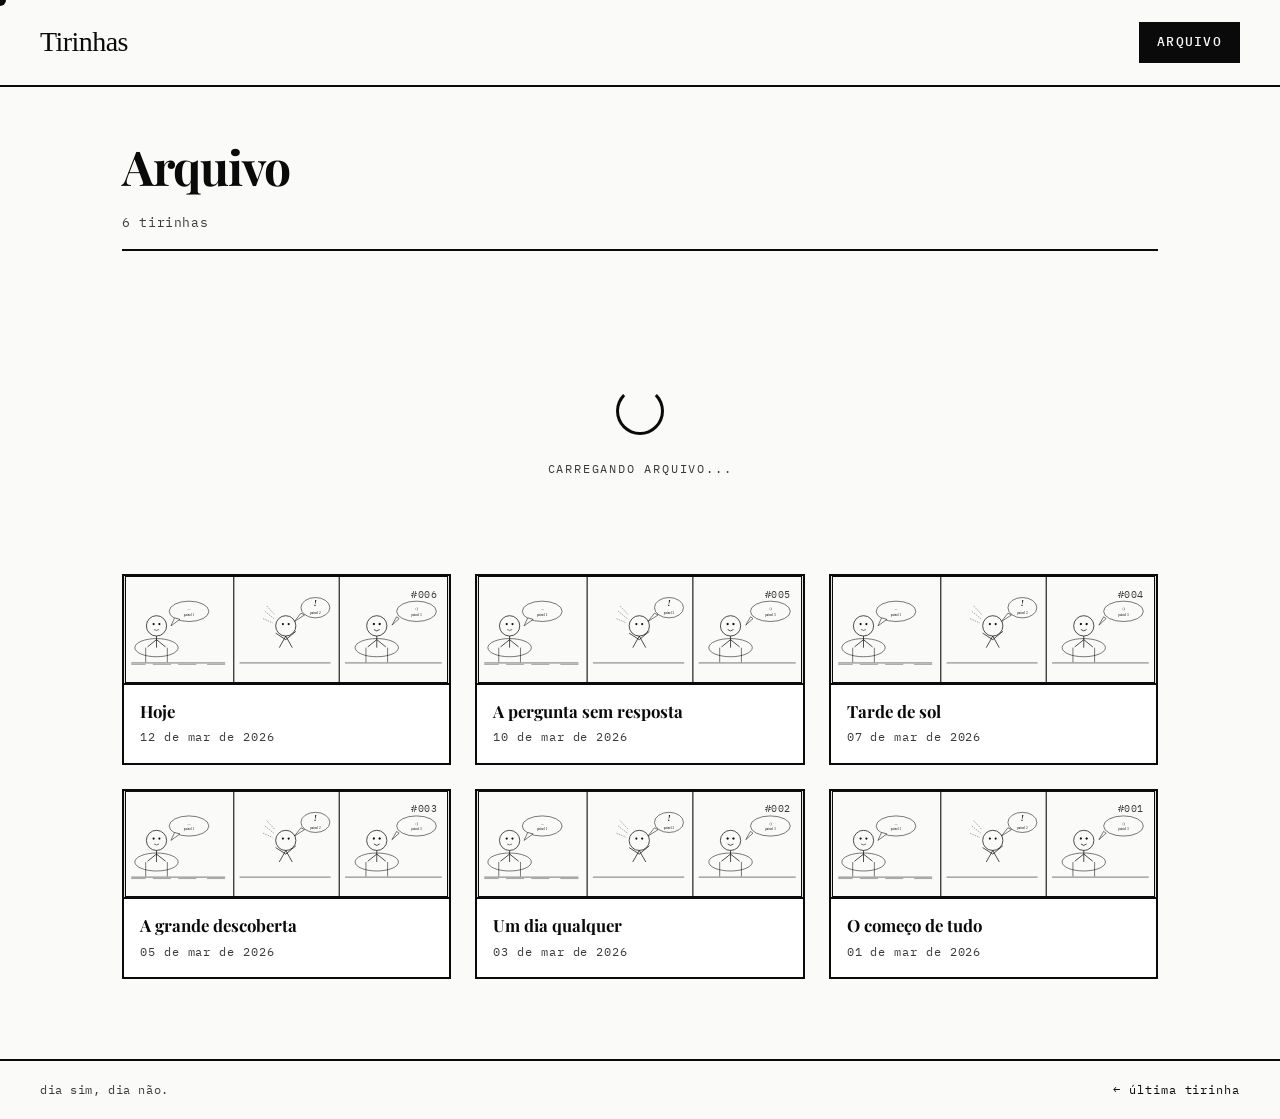
==== arquivo.html @ b79ae4ea "feat: create comic strip website for GitHub Pages Complete static site with minimalist black-and-whi" ====
<!DOCTYPE html>
<html lang="pt-BR">
<head>
  <meta charset="UTF-8">
  <meta name="viewport" content="width=device-width, initial-scale=1.0">
  <meta name="description" content="Arquivo de todas as tirinhas publicadas.">
  <title>Arquivo — Tirinhas</title>
  <link rel="preconnect" href="https://fonts.googleapis.com">
  <link rel="preconnect" href="https://fonts.gstatic.com" crossorigin>
  <link href="https://fonts.googleapis.com/css2?family=Permanent+Marker&family=Playfair+Display:ital,wght@0,400;0,700;1,400&family=IBM+Plex+Mono:wght@400;500&display=swap" rel="stylesheet">
  <link rel="stylesheet" href="css/style.css">
</head>
<body data-page="archive">

  <!-- Cursor customizado -->
  <div id="cursor" aria-hidden="true"></div>

  <!-- ── Header ── -->
  <header class="site-header" role="banner">
    <a href="index.html" class="site-logo" aria-label="Ir para a tirinha mais recente">
      Tirinhas
    </a>
    <nav class="site-nav" aria-label="Navegação principal">
      <a href="arquivo.html" class="nav-link active" aria-current="page">Arquivo</a>
    </nav>
  </header>

  <!-- ── Conteúdo principal ── -->
  <main class="main-content">
    <div class="archive-page">

      <!-- Cabeçalho da página -->
      <div class="archive-header">
        <h1>Arquivo</h1>
        <p class="archive-subtitle" id="archive-total"></p>
      </div>

      <!-- Loading -->
      <div id="archive-loading" class="loading-state" role="status" aria-live="polite">
        <div class="ink-loader" aria-hidden="true"></div>
        <span class="loading-text">Carregando arquivo...</span>
      </div>

      <!-- Grid de tirinhas -->
      <div id="archive-grid" class="archive-grid" aria-label="Todas as tirinhas"></div>

    </div><!-- /.archive-page -->
  </main>

  <!-- ── Footer ── -->
  <footer class="site-footer" role="contentinfo">
    <span>dia sim, dia não.</span>
    <a href="index.html" class="footer-back">← última tirinha</a>
  </footer>

  <script src="js/app.js"></script>
</body>
</html>
---- css/style.css ----
/* =============================================
   TIRINHAS — CSS
   Minimalista · Preto & Branco · Animado
   ============================================= */

@import url('https://fonts.googleapis.com/css2?family=Permanent+Marker&family=Playfair+Display:ital,wght@0,400;0,700;1,400&family=IBM+Plex+Mono:wght@400;500&display=swap');

/* ── Reset & Base ── */
*, *::before, *::after {
  box-sizing: border-box;
  margin: 0;
  padding: 0;
}

:root {
  --bg: #fafaf8;
  --ink: #0a0a0a;
  --ink-light: #3a3a38;
  --border: 2px solid #0a0a0a;
  --radius: 2px;
  --font-title: 'Permanent Marker', cursive;
  --font-serif: 'Playfair Display', Georgia, serif;
  --font-mono: 'IBM Plex Mono', 'Courier New', monospace;
  --transition: 0.3s cubic-bezier(0.4, 0, 0.2, 1);
  --transition-slow: 0.6s cubic-bezier(0.4, 0, 0.2, 1);
}

html {
  font-size: 16px;
  scroll-behavior: smooth;
}

body {
  background-color: var(--bg);
  color: var(--ink);
  font-family: var(--font-mono);
  line-height: 1.6;
  min-height: 100vh;
  overflow-x: hidden;
  cursor: none;
}

/* ── Cursor customizado ── */
#cursor {
  position: fixed;
  width: 12px;
  height: 12px;
  background: var(--ink);
  border-radius: 50%;
  pointer-events: none;
  z-index: 9999;
  transform: translate(-50%, -50%);
  transition: transform 0.1s ease, width 0.2s ease, height 0.2s ease;
  mix-blend-mode: multiply;
}

#cursor.expanded {
  width: 28px;
  height: 28px;
  background: transparent;
  border: 2px solid var(--ink);
}

@media (hover: none) {
  #cursor { display: none; }
  body { cursor: auto; }
}

/* ── Seleção de texto ── */
::selection {
  background: var(--ink);
  color: var(--bg);
}

/* ── Header ── */
.site-header {
  position: fixed;
  top: 0;
  left: 0;
  right: 0;
  z-index: 100;
  display: flex;
  align-items: center;
  justify-content: space-between;
  padding: 1.25rem 2.5rem;
  background: var(--bg);
  border-bottom: var(--border);
  animation: slideDown 0.6s cubic-bezier(0.4, 0, 0.2, 1) both;
}

@keyframes slideDown {
  from { transform: translateY(-100%); }
  to   { transform: translateY(0); }
}

.site-logo {
  font-family: var(--font-title);
  font-size: 1.75rem;
  color: var(--ink);
  text-decoration: none;
  letter-spacing: -0.02em;
  transition: opacity var(--transition);
}

.site-logo:hover { opacity: 0.65; }

.site-nav {
  display: flex;
  gap: 0.25rem;
  align-items: center;
}

.nav-link {
  position: relative;
  display: inline-block;
  font-family: var(--font-mono);
  font-size: 0.8rem;
  font-weight: 500;
  letter-spacing: 0.1em;
  text-transform: uppercase;
  text-decoration: none;
  color: var(--ink);
  padding: 0.5rem 1rem;
  border: var(--border);
  overflow: hidden;
  transition: color var(--transition);
}

.nav-link::before {
  content: '';
  position: absolute;
  inset: 0;
  background: var(--ink);
  transform: scaleX(0);
  transform-origin: left;
  transition: transform var(--transition);
  z-index: -1;
}

.nav-link:hover::before,
.nav-link.active::before {
  transform: scaleX(1);
}

.nav-link:hover,
.nav-link.active {
  color: var(--bg);
}

/* ── Conteúdo Principal ── */
.main-content {
  padding-top: 5rem;
  min-height: 100vh;
}

/* ── Leitor de Tirinha ── */
.comic-reader {
  max-width: 1100px;
  margin: 0 auto;
  padding: 3rem 2rem 5rem;
}

/* Cabeçalho da tirinha */
.comic-header {
  display: flex;
  align-items: baseline;
  justify-content: space-between;
  gap: 1rem;
  margin-bottom: 1.25rem;
  padding-bottom: 1rem;
  border-bottom: var(--border);
  opacity: 0;
  animation: fadeUp 0.5s ease 0.4s both;
}

.comic-title {
  font-family: var(--font-serif);
  font-size: clamp(1.5rem, 4vw, 2.5rem);
  font-weight: 700;
  line-height: 1.2;
  letter-spacing: -0.02em;
}

.comic-date {
  font-family: var(--font-mono);
  font-size: 0.8rem;
  color: var(--ink-light);
  white-space: nowrap;
  flex-shrink: 0;
  letter-spacing: 0.05em;
}

/* Wrapper da imagem da tirinha */
.comic-frame {
  position: relative;
  border: var(--border);
  overflow: hidden;
  background: #fff;
  animation: stamp 0.7s cubic-bezier(0.34, 1.56, 0.64, 1) 0.2s both;
}

@keyframes stamp {
  from {
    transform: scale(0.93) rotate(-0.6deg);
    opacity: 0;
    box-shadow: 0 0 0 0 rgba(10,10,10,0);
  }
  to {
    transform: scale(1) rotate(0deg);
    opacity: 1;
    box-shadow: 6px 6px 0 0 rgba(10,10,10,0.15);
  }
}

.comic-frame img,
.comic-frame svg,
.comic-frame object {
  display: block;
  width: 100%;
  height: auto;
  max-height: 70vh;
  object-fit: contain;
}

/* Comentário do autor */
.comic-comment {
  margin-top: 1.25rem;
  padding: 1rem 1.25rem;
  border-left: 3px solid var(--ink);
  font-family: var(--font-serif);
  font-style: italic;
  font-size: 0.95rem;
  color: var(--ink-light);
  opacity: 0;
  animation: fadeUp 0.5s ease 0.6s both;
}

/* Navegação prev/next */
.comic-nav {
  display: flex;
  align-items: center;
  justify-content: space-between;
  margin-top: 2.5rem;
  gap: 1rem;
  opacity: 0;
  animation: fadeUp 0.5s ease 0.7s both;
}

.nav-btn {
  position: relative;
  display: inline-flex;
  align-items: center;
  gap: 0.6rem;
  font-family: var(--font-mono);
  font-size: 0.8rem;
  font-weight: 500;
  letter-spacing: 0.08em;
  text-transform: uppercase;
  text-decoration: none;
  color: var(--ink);
  padding: 0.7rem 1.25rem;
  border: var(--border);
  background: transparent;
  cursor: none;
  overflow: hidden;
  transition: color var(--transition);
}

.nav-btn::before {
  content: '';
  position: absolute;
  inset: 0;
  background: var(--ink);
  transform: scaleX(0);
  transition: transform var(--transition);
  z-index: -1;
}

.nav-btn.prev::before { transform-origin: right; }
.nav-btn.next::before { transform-origin: left; }

.nav-btn:hover::before { transform: scaleX(1); }
.nav-btn:hover { color: var(--bg); }

.nav-btn:disabled,
.nav-btn.disabled {
  opacity: 0.25;
  pointer-events: none;
}

.nav-btn .arrow { font-size: 1.1rem; }

.comic-counter {
  font-family: var(--font-mono);
  font-size: 0.75rem;
  color: var(--ink-light);
  letter-spacing: 0.1em;
}

/* ── Animações de transição entre tirinhas ── */
.comic-frame.slide-out-left {
  animation: slideOutLeft 0.35s cubic-bezier(0.4, 0, 1, 1) both;
}
.comic-frame.slide-out-right {
  animation: slideOutRight 0.35s cubic-bezier(0.4, 0, 1, 1) both;
}
.comic-frame.slide-in-left {
  animation: slideInLeft 0.45s cubic-bezier(0, 0, 0.2, 1) both;
}
.comic-frame.slide-in-right {
  animation: slideInRight 0.45s cubic-bezier(0, 0, 0.2, 1) both;
}

@keyframes slideOutLeft {
  to { transform: translateX(-8%) scale(0.97); opacity: 0; }
}
@keyframes slideOutRight {
  to { transform: translateX(8%) scale(0.97); opacity: 0; }
}
@keyframes slideInLeft {
  from { transform: translateX(6%) scale(0.97); opacity: 0; }
  to   { transform: translateX(0) scale(1);    opacity: 1; }
}
@keyframes slideInRight {
  from { transform: translateX(-6%) scale(0.97); opacity: 0; }
  to   { transform: translateX(0) scale(1);     opacity: 1; }
}

.comic-header.fade-update,
.comic-comment.fade-update {
  animation: fadeRefresh 0.4s ease both;
}

@keyframes fadeRefresh {
  0%  { opacity: 0; transform: translateY(6px); }
  100%{ opacity: 1; transform: translateY(0); }
}

/* ── Utilitários de animação ── */
@keyframes fadeUp {
  from { opacity: 0; transform: translateY(16px); }
  to   { opacity: 1; transform: translateY(0); }
}

@keyframes fadeIn {
  from { opacity: 0; }
  to   { opacity: 1; }
}

/* ── Página de Arquivo ── */
.archive-page {
  max-width: 1100px;
  margin: 0 auto;
  padding: 3rem 2rem 5rem;
}

.archive-header {
  margin-bottom: 2.5rem;
  padding-bottom: 1rem;
  border-bottom: var(--border);
  animation: fadeUp 0.5s ease 0.2s both;
  opacity: 0;
}

.archive-header h1 {
  font-family: var(--font-serif);
  font-size: clamp(1.75rem, 5vw, 3rem);
  font-weight: 700;
  letter-spacing: -0.02em;
}

.archive-subtitle {
  margin-top: 0.5rem;
  font-size: 0.8rem;
  color: var(--ink-light);
  letter-spacing: 0.05em;
}

/* Grid de arquivo */
.archive-grid {
  display: grid;
  grid-template-columns: repeat(auto-fill, minmax(280px, 1fr));
  gap: 1.5rem;
}

.archive-card {
  display: block;
  text-decoration: none;
  color: var(--ink);
  border: var(--border);
  overflow: hidden;
  position: relative;
  background: #fff;
  opacity: 0;
  transform: translateY(24px);
  transition: box-shadow var(--transition), transform var(--transition);
  /* animação de entrada controlada por JS (stagger) */
}

.archive-card.visible {
  animation: cardReveal 0.5s cubic-bezier(0.4, 0, 0.2, 1) both;
}

@keyframes cardReveal {
  from { opacity: 0; transform: translateY(24px); }
  to   { opacity: 1; transform: translateY(0); }
}

.archive-card:hover {
  box-shadow: 5px 5px 0 0 var(--ink);
  transform: translate(-2px, -2px);
}

.archive-card-img {
  width: 100%;
  aspect-ratio: 3 / 1;
  overflow: hidden;
  border-bottom: var(--border);
}

.archive-card-img img,
.archive-card-img object {
  width: 100%;
  height: 100%;
  object-fit: cover;
  display: block;
  transition: transform var(--transition-slow);
}

.archive-card:hover .archive-card-img img,
.archive-card:hover .archive-card-img object {
  transform: scale(1.04);
}

.archive-card-body {
  padding: 1rem;
}

.archive-card-title {
  font-family: var(--font-serif);
  font-size: 1.05rem;
  font-weight: 700;
  line-height: 1.3;
  margin-bottom: 0.35rem;
}

.archive-card-date {
  font-size: 0.72rem;
  color: var(--ink-light);
  letter-spacing: 0.08em;
}

.archive-card-num {
  position: absolute;
  top: 0.6rem;
  right: 0.75rem;
  font-size: 0.65rem;
  font-family: var(--font-mono);
  color: var(--ink-light);
  letter-spacing: 0.05em;
}

/* ── Loading state ── */
.loading-state {
  display: flex;
  flex-direction: column;
  align-items: center;
  justify-content: center;
  padding: 6rem 2rem;
  gap: 1.5rem;
}

.ink-loader {
  width: 48px;
  height: 48px;
  border: 3px solid var(--ink);
  border-top-color: transparent;
  border-radius: 50%;
  animation: spin 0.8s linear infinite;
}

@keyframes spin {
  to { transform: rotate(360deg); }
}

.loading-text {
  font-size: 0.75rem;
  letter-spacing: 0.15em;
  text-transform: uppercase;
  color: var(--ink-light);
  animation: pulse 1.5s ease infinite;
}

@keyframes pulse {
  0%, 100% { opacity: 0.4; }
  50%       { opacity: 1; }
}

/* ── Error state ── */
.error-state {
  text-align: center;
  padding: 6rem 2rem;
}

.error-state h2 {
  font-family: var(--font-serif);
  font-size: 2rem;
  margin-bottom: 1rem;
}

.error-state p {
  color: var(--ink-light);
  font-size: 0.85rem;
}

/* ── Footer ── */
.site-footer {
  border-top: var(--border);
  padding: 1.25rem 2.5rem;
  display: flex;
  align-items: center;
  justify-content: space-between;
  font-size: 0.72rem;
  color: var(--ink-light);
  letter-spacing: 0.05em;
}

.footer-back {
  text-decoration: none;
  color: var(--ink);
  font-family: var(--font-mono);
  font-size: 0.72rem;
  letter-spacing: 0.08em;
  transition: opacity var(--transition);
}

.footer-back:hover { opacity: 0.55; }

/* ── Responsivo ── */
@media (max-width: 768px) {
  .site-header {
    padding: 1rem 1.25rem;
  }

  .site-logo {
    font-size: 1.35rem;
  }

  .nav-link {
    font-size: 0.7rem;
    padding: 0.4rem 0.7rem;
  }

  .comic-reader,
  .archive-page {
    padding: 2rem 1.25rem 4rem;
  }

  .comic-header {
    flex-direction: column;
    align-items: flex-start;
    gap: 0.4rem;
  }

  .comic-nav {
    flex-wrap: wrap;
    gap: 0.75rem;
  }

  .nav-btn {
    font-size: 0.72rem;
    padding: 0.6rem 1rem;
  }

  .comic-counter {
    width: 100%;
    text-align: center;
    order: -1;
  }

  .archive-grid {
    grid-template-columns: 1fr;
  }

  .site-footer {
    flex-direction: column;
    gap: 0.5rem;
    text-align: center;
    padding: 1rem 1.25rem;
  }
}

@media (max-width: 480px) {
  .main-content { padding-top: 4.5rem; }

  .comic-title {
    font-size: 1.4rem;
  }

  .nav-btn span:not(.arrow) {
    display: none;
  }

  .nav-btn {
    padding: 0.65rem 1rem;
  }
}

/* ── Tema de impressão ── */
@media print {
  .site-header,
  .comic-nav,
  .site-footer,
  #cursor {
    display: none !important;
  }

  .comic-frame {
    box-shadow: none;
    border: 1px solid #000;
  }
}
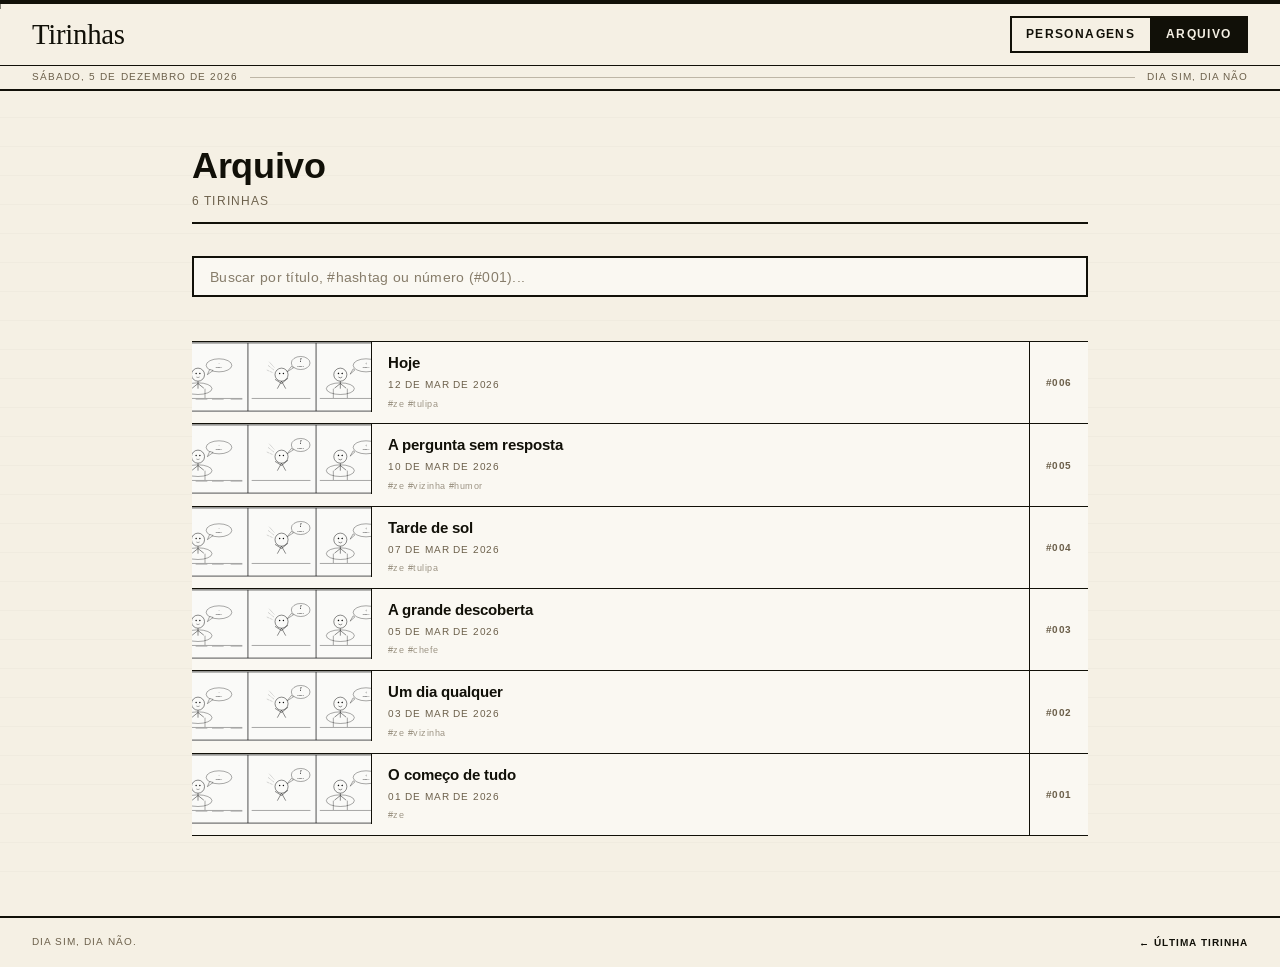
==== commit 12552861: "feat: anti-copy, lightbox, arquivo search, cursor vintage, wiki personagem - Proteção anti-cópia das" ====
--- a/arquivo.html
+++ b/arquivo.html
@@ -7,7 +7,7 @@
   <title>Arquivo — Tirinhas</title>
   <link rel="preconnect" href="https://fonts.googleapis.com">
   <link rel="preconnect" href="https://fonts.gstatic.com" crossorigin>
-  <link href="https://fonts.googleapis.com/css2?family=Permanent+Marker&family=Playfair+Display:ital,wght@0,400;0,700;1,400&family=IBM+Plex+Mono:wght@400;500&display=swap" rel="stylesheet">
+  <link href="https://fonts.googleapis.com/css2?family=Arimo:ital,wght@0,400;0,700;1,400;1,700&family=Permanent+Marker&display=swap" rel="stylesheet">
   <link rel="stylesheet" href="css/style.css">
 </head>
 <body data-page="archive">
@@ -15,14 +15,22 @@
   <!-- Cursor customizado -->
   <div id="cursor" aria-hidden="true"></div>
 
-  <!-- ── Header ── -->
+  <!-- ── Header / Masthead ── -->
   <header class="site-header" role="banner">
-    <a href="index.html" class="site-logo" aria-label="Ir para a tirinha mais recente">
-      Tirinhas
-    </a>
-    <nav class="site-nav" aria-label="Navegação principal">
-      <a href="arquivo.html" class="nav-link active" aria-current="page">Arquivo</a>
-    </nav>
+    <div class="header-inner">
+      <a href="index.html" class="site-logo" aria-label="Ir para a tirinha mais recente">
+        Tirinhas
+      </a>
+      <nav class="site-nav" aria-label="Navegação principal">
+        <a href="personagens.html" class="nav-link">Personagens</a>
+        <a href="arquivo.html" class="nav-link active" aria-current="page">Arquivo</a>
+      </nav>
+    </div>
+    <div class="header-dateline">
+      <span id="header-date"></span>
+      <span class="header-dateline-rule"></span>
+      <span>dia sim, dia não</span>
+    </div>
   </header>
 
   <!-- ── Conteúdo principal ── -->
@@ -30,9 +38,9 @@
     <div class="archive-page">
 
       <!-- Cabeçalho da página -->
-      <div class="archive-header">
+      <div class="page-header">
         <h1>Arquivo</h1>
-        <p class="archive-subtitle" id="archive-total"></p>
+        <p class="page-subtitle" id="archive-total"></p>
       </div>
 
       <!-- Loading -->
@@ -41,8 +49,32 @@
         <span class="loading-text">Carregando arquivo...</span>
       </div>
 
-      <!-- Grid de tirinhas -->
-      <div id="archive-grid" class="archive-grid" aria-label="Todas as tirinhas"></div>
+      <!-- Pesquisa -->
+      <div class="archive-search-wrap">
+        <input
+          type="search"
+          id="archive-search"
+          class="archive-search"
+          placeholder="Buscar por título, #hashtag ou número (#001)..."
+          aria-label="Pesquisar tirinhas"
+          autocomplete="off"
+        >
+        <p class="archive-search-results" id="archive-search-results" aria-live="polite"></p>
+      </div>
+
+      <!-- Lista de tirinhas -->
+      <div id="archive-list" class="archive-list" aria-label="Todas as tirinhas"></div>
+
+      <!-- Paginação -->
+      <div id="archive-pagination" class="archive-pagination" hidden>
+        <button type="button" id="page-prev" class="pagination-btn disabled" aria-label="Página anterior">
+          ← Anterior
+        </button>
+        <span id="page-info" class="pagination-info">Pág. 1 / 1</span>
+        <button type="button" id="page-next" class="pagination-btn" aria-label="Próxima página">
+          Próxima →
+        </button>
+      </div>
 
     </div><!-- /.archive-page -->
   </main>
--- a/css/style.css
+++ b/css/style.css
@@ -1,9 +1,9 @@
 /* =============================================
    TIRINHAS — CSS
-   Minimalista · Preto & Branco · Animado
+   Estilo Jornal · Anos 1950 · Preto & Branco
    ============================================= */
 
-@import url('https://fonts.googleapis.com/css2?family=Permanent+Marker&family=Playfair+Display:ital,wght@0,400;0,700;1,400&family=IBM+Plex+Mono:wght@400;500&display=swap');
+@import url('https://fonts.googleapis.com/css2?family=Arimo:ital,wght@0,400;0,700;1,400;1,700&family=Permanent+Marker&display=swap');
 
 /* ── Reset & Base ── */
 *, *::before, *::after {
@@ -12,53 +12,107 @@
   padding: 0;
 }
 
+/* Garantia que hidden sempre funciona */
+[hidden] { display: none !important; }
+
 :root {
-  --bg: #fafaf8;
-  --ink: #0a0a0a;
-  --ink-light: #3a3a38;
-  --border: 2px solid #0a0a0a;
-  --radius: 2px;
-  --font-title: 'Permanent Marker', cursive;
-  --font-serif: 'Playfair Display', Georgia, serif;
-  --font-mono: 'IBM Plex Mono', 'Courier New', monospace;
-  --transition: 0.3s cubic-bezier(0.4, 0, 0.2, 1);
-  --transition-slow: 0.6s cubic-bezier(0.4, 0, 0.2, 1);
+  --bg: #f5f0e4;
+  --bg-white: #faf8f2;
+  --ink: #111008;
+  --ink-mid: #3a3020;
+  --ink-light: #6b5f4a;
+  --border: 2px solid var(--ink);
+  --border-thin: 1px solid var(--ink);
+  --radius: 0;
+  --font-masthead: 'Permanent Marker', cursive;
+  --font-body: 'Arimo', Arial, Helvetica, sans-serif;
+  --transition: 0.15s ease;
 }
 
 html {
   font-size: 16px;
-  scroll-behavior: smooth;
 }
 
 body {
   background-color: var(--bg);
   color: var(--ink);
-  font-family: var(--font-mono);
+  font-family: var(--font-body);
   line-height: 1.6;
   min-height: 100vh;
   overflow-x: hidden;
   cursor: none;
 }
 
-/* ── Cursor customizado ── */
+/* Textura sutil de papel */
+body::before {
+  content: '';
+  position: fixed;
+  inset: 0;
+  background-image:
+    repeating-linear-gradient(
+      0deg,
+      transparent,
+      transparent 28px,
+      rgba(0,0,0,0.018) 28px,
+      rgba(0,0,0,0.018) 29px
+    );
+  pointer-events: none;
+  z-index: 0;
+}
+
+/* ── Cursor vintage (mira/retículo) ── */
 #cursor {
   position: fixed;
-  width: 12px;
-  height: 12px;
+  width: 4px;
+  height: 4px;
   background: var(--ink);
-  border-radius: 50%;
+  border-radius: 0;
   pointer-events: none;
   z-index: 9999;
   transform: translate(-50%, -50%);
-  transition: transform 0.1s ease, width 0.2s ease, height 0.2s ease;
-  mix-blend-mode: multiply;
-}
-
+  transition: width 0.12s ease, height 0.12s ease, background 0.12s ease, border 0.12s ease, border-radius 0.12s ease;
+}
+
+#cursor::before,
+#cursor::after {
+  content: '';
+  position: absolute;
+  background: var(--ink);
+  pointer-events: none;
+  top: 50%;
+  left: 50%;
+  transition: width 0.12s ease, height 0.12s ease;
+}
+
+/* Linha horizontal da mira */
+#cursor::before {
+  width: 18px;
+  height: 1px;
+  transform: translate(-50%, -50%);
+}
+
+/* Linha vertical da mira */
+#cursor::after {
+  width: 1px;
+  height: 18px;
+  transform: translate(-50%, -50%);
+}
+
+/* Hover: círculo com mira estendida */
 #cursor.expanded {
+  width: 18px;
+  height: 18px;
+  background: transparent;
+  border: 1.5px solid var(--ink);
+  border-radius: 50%;
+}
+
+#cursor.expanded::before {
   width: 28px;
+}
+
+#cursor.expanded::after {
   height: 28px;
-  background: transparent;
-  border: 2px solid var(--ink);
 }
 
 @media (hover: none) {
@@ -72,92 +126,104 @@
   color: var(--bg);
 }
 
-/* ── Header ── */
+/* ── Header / Masthead ── */
 .site-header {
   position: fixed;
   top: 0;
   left: 0;
   right: 0;
   z-index: 100;
-  display: flex;
-  align-items: center;
-  justify-content: space-between;
-  padding: 1.25rem 2.5rem;
   background: var(--bg);
   border-bottom: var(--border);
-  animation: slideDown 0.6s cubic-bezier(0.4, 0, 0.2, 1) both;
-}
-
-@keyframes slideDown {
-  from { transform: translateY(-100%); }
-  to   { transform: translateY(0); }
+}
+
+/* Linha decorativa acima do masthead */
+.site-header::before {
+  content: '';
+  display: block;
+  height: 4px;
+  background: var(--ink);
+}
+
+.header-inner {
+  display: flex;
+  align-items: center;
+  justify-content: space-between;
+  padding: 0.75rem 2rem;
+  border-bottom: var(--border-thin);
 }
 
 .site-logo {
-  font-family: var(--font-title);
-  font-size: 1.75rem;
+  font-family: var(--font-masthead);
+  font-size: 1.8rem;
   color: var(--ink);
   text-decoration: none;
-  letter-spacing: -0.02em;
-  transition: opacity var(--transition);
-}
-
-.site-logo:hover { opacity: 0.65; }
+  letter-spacing: -0.01em;
+  line-height: 1;
+}
+
+.site-logo:hover { opacity: 0.7; }
 
 .site-nav {
   display: flex;
-  gap: 0.25rem;
+  gap: 0;
   align-items: center;
 }
 
 .nav-link {
-  position: relative;
   display: inline-block;
-  font-family: var(--font-mono);
-  font-size: 0.8rem;
-  font-weight: 500;
-  letter-spacing: 0.1em;
+  font-family: var(--font-body);
+  font-size: 0.72rem;
+  font-weight: 700;
+  letter-spacing: 0.12em;
   text-transform: uppercase;
   text-decoration: none;
   color: var(--ink);
-  padding: 0.5rem 1rem;
+  padding: 0.45rem 0.9rem;
   border: var(--border);
-  overflow: hidden;
-  transition: color var(--transition);
-}
-
-.nav-link::before {
-  content: '';
-  position: absolute;
-  inset: 0;
-  background: var(--ink);
-  transform: scaleX(0);
-  transform-origin: left;
-  transition: transform var(--transition);
-  z-index: -1;
-}
-
-.nav-link:hover::before,
-.nav-link.active::before {
-  transform: scaleX(1);
+  margin-left: -2px;
+  transition: background var(--transition), color var(--transition);
 }
 
 .nav-link:hover,
 .nav-link.active {
+  background: var(--ink);
   color: var(--bg);
+}
+
+/* Linha de data/subtítulo abaixo do header */
+.header-dateline {
+  display: flex;
+  align-items: center;
+  justify-content: space-between;
+  padding: 0.2rem 2rem;
+  font-size: 0.65rem;
+  letter-spacing: 0.1em;
+  color: var(--ink-light);
+  text-transform: uppercase;
+}
+
+.header-dateline-rule {
+  flex: 1;
+  height: 1px;
+  background: var(--ink-light);
+  margin: 0 0.75rem;
+  opacity: 0.4;
 }
 
 /* ── Conteúdo Principal ── */
 .main-content {
-  padding-top: 5rem;
+  padding-top: 6.5rem;
   min-height: 100vh;
+  position: relative;
+  z-index: 1;
 }
 
 /* ── Leitor de Tirinha ── */
 .comic-reader {
-  max-width: 1100px;
+  max-width: 960px;
   margin: 0 auto;
-  padding: 3rem 2rem 5rem;
+  padding: 2.5rem 2rem 5rem;
 }
 
 /* Cabeçalho da tirinha */
@@ -166,50 +232,37 @@
   align-items: baseline;
   justify-content: space-between;
   gap: 1rem;
-  margin-bottom: 1.25rem;
-  padding-bottom: 1rem;
+  margin-bottom: 1rem;
+  padding-bottom: 0.75rem;
   border-bottom: var(--border);
-  opacity: 0;
-  animation: fadeUp 0.5s ease 0.4s both;
 }
 
 .comic-title {
-  font-family: var(--font-serif);
-  font-size: clamp(1.5rem, 4vw, 2.5rem);
+  font-family: var(--font-body);
+  font-size: clamp(1.5rem, 4vw, 2.25rem);
   font-weight: 700;
   line-height: 1.2;
-  letter-spacing: -0.02em;
+  letter-spacing: -0.01em;
 }
 
 .comic-date {
-  font-family: var(--font-mono);
-  font-size: 0.8rem;
+  font-family: var(--font-body);
+  font-size: 0.72rem;
   color: var(--ink-light);
   white-space: nowrap;
   flex-shrink: 0;
-  letter-spacing: 0.05em;
-}
-
-/* Wrapper da imagem da tirinha */
+  letter-spacing: 0.08em;
+  text-transform: uppercase;
+}
+
+/* Frame da tirinha */
 .comic-frame {
   position: relative;
   border: var(--border);
   overflow: hidden;
-  background: #fff;
-  animation: stamp 0.7s cubic-bezier(0.34, 1.56, 0.64, 1) 0.2s both;
-}
-
-@keyframes stamp {
-  from {
-    transform: scale(0.93) rotate(-0.6deg);
-    opacity: 0;
-    box-shadow: 0 0 0 0 rgba(10,10,10,0);
-  }
-  to {
-    transform: scale(1) rotate(0deg);
-    opacity: 1;
-    box-shadow: 6px 6px 0 0 rgba(10,10,10,0.15);
-  }
+  background: var(--bg-white);
+  box-shadow: 4px 4px 0 0 var(--ink);
+  cursor: none;
 }
 
 .comic-frame img,
@@ -218,21 +271,134 @@
   display: block;
   width: 100%;
   height: auto;
-  max-height: 70vh;
+  max-height: 68vh;
   object-fit: contain;
+  /* Proteção anti-cópia */
+  pointer-events: none;
+  user-select: none;
+  -webkit-user-select: none;
+  -webkit-user-drag: none;
+  -moz-user-drag: none;
+  draggable: false;
+}
+
+/* Overlay transparente — bloqueia arrasto e menu de contexto */
+.comic-frame::after {
+  content: '';
+  position: absolute;
+  inset: 0;
+  z-index: 2;
+  background: transparent;
+}
+
+/* Dica "toque para ampliar" — só aparece em touch */
+.comic-tap-hint {
+  display: none;
+  text-align: center;
+  font-size: 0.6rem;
+  letter-spacing: 0.12em;
+  text-transform: uppercase;
+  color: var(--ink-light);
+  margin-top: 0.5rem;
+  opacity: 0.7;
+}
+
+@media (hover: none) {
+  .comic-tap-hint { display: block; }
+}
+
+/* ── Lightbox (zoom de imagem) ── */
+.lightbox-overlay {
+  position: fixed;
+  inset: 0;
+  background: rgba(17, 16, 8, 0.96);
+  z-index: 10000;
+  display: flex;
+  align-items: center;
+  justify-content: center;
+  opacity: 0;
+  visibility: hidden;
+  transition: opacity 0.22s ease, visibility 0.22s ease;
+}
+
+.lightbox-overlay.active {
+  opacity: 1;
+  visibility: visible;
+}
+
+.lightbox-img-wrap {
+  max-width: 96vw;
+  max-height: 96vh;
+  overflow: auto;
+  touch-action: pan-x pan-y pinch-zoom;
+  display: flex;
+  align-items: center;
+  justify-content: center;
+  -webkit-overflow-scrolling: touch;
+}
+
+.lightbox-img-wrap img {
+  max-width: 96vw;
+  max-height: 90vh;
+  width: auto;
+  height: auto;
+  object-fit: contain;
+  display: block;
+  pointer-events: none;
+  user-select: none;
+  -webkit-user-select: none;
+  -webkit-user-drag: none;
+  border: var(--border);
+}
+
+.lightbox-close {
+  position: fixed;
+  top: 1.1rem;
+  right: 1.1rem;
+  width: 38px;
+  height: 38px;
+  background: var(--bg);
+  border: var(--border);
+  color: var(--ink);
+  font-size: 1rem;
+  font-family: var(--font-body);
+  font-weight: 700;
+  display: flex;
+  align-items: center;
+  justify-content: center;
+  cursor: none;
+  z-index: 10001;
+  transition: background var(--transition), color var(--transition);
+}
+
+.lightbox-close:hover {
+  background: var(--ink);
+  color: var(--bg);
+}
+
+.lightbox-caption {
+  position: fixed;
+  bottom: 1.25rem;
+  left: 50%;
+  transform: translateX(-50%);
+  font-size: 0.6rem;
+  letter-spacing: 0.14em;
+  text-transform: uppercase;
+  color: rgba(245, 240, 228, 0.5);
+  white-space: nowrap;
+  pointer-events: none;
 }
 
 /* Comentário do autor */
 .comic-comment {
-  margin-top: 1.25rem;
-  padding: 1rem 1.25rem;
+  margin-top: 1rem;
+  padding: 0.85rem 1.1rem;
   border-left: 3px solid var(--ink);
-  font-family: var(--font-serif);
+  font-family: var(--font-body);
   font-style: italic;
-  font-size: 0.95rem;
-  color: var(--ink-light);
-  opacity: 0;
-  animation: fadeUp 0.5s ease 0.6s both;
+  font-size: 0.9rem;
+  color: var(--ink-mid);
+  background: rgba(0,0,0,0.03);
 }
 
 /* Navegação prev/next */
@@ -240,224 +406,628 @@
   display: flex;
   align-items: center;
   justify-content: space-between;
-  margin-top: 2.5rem;
+  margin-top: 2rem;
   gap: 1rem;
-  opacity: 0;
-  animation: fadeUp 0.5s ease 0.7s both;
 }
 
 .nav-btn {
-  position: relative;
   display: inline-flex;
   align-items: center;
-  gap: 0.6rem;
-  font-family: var(--font-mono);
-  font-size: 0.8rem;
-  font-weight: 500;
-  letter-spacing: 0.08em;
-  text-transform: uppercase;
-  text-decoration: none;
-  color: var(--ink);
-  padding: 0.7rem 1.25rem;
+  gap: 0.5rem;
+  font-family: var(--font-body);
+  font-size: 0.72rem;
+  font-weight: 700;
+  letter-spacing: 0.1em;
+  text-transform: uppercase;
+  color: var(--ink);
+  padding: 0.55rem 1.1rem;
   border: var(--border);
   background: transparent;
   cursor: none;
-  overflow: hidden;
-  transition: color var(--transition);
-}
-
-.nav-btn::before {
-  content: '';
-  position: absolute;
-  inset: 0;
+  transition: background var(--transition), color var(--transition);
+}
+
+.nav-btn:hover {
   background: var(--ink);
-  transform: scaleX(0);
-  transition: transform var(--transition);
-  z-index: -1;
-}
-
-.nav-btn.prev::before { transform-origin: right; }
-.nav-btn.next::before { transform-origin: left; }
-
-.nav-btn:hover::before { transform: scaleX(1); }
-.nav-btn:hover { color: var(--bg); }
+  color: var(--bg);
+}
 
 .nav-btn:disabled,
 .nav-btn.disabled {
-  opacity: 0.25;
+  opacity: 0.3;
   pointer-events: none;
 }
 
-.nav-btn .arrow { font-size: 1.1rem; }
+.nav-btn .arrow { font-size: 1rem; }
 
 .comic-counter {
-  font-family: var(--font-mono);
-  font-size: 0.75rem;
-  color: var(--ink-light);
-  letter-spacing: 0.1em;
+  font-family: var(--font-body);
+  font-size: 0.7rem;
+  color: var(--ink-light);
+  letter-spacing: 0.12em;
+  text-transform: uppercase;
 }
 
 /* ── Animações de transição entre tirinhas ── */
 .comic-frame.slide-out-left {
-  animation: slideOutLeft 0.35s cubic-bezier(0.4, 0, 1, 1) both;
+  animation: slideOutLeft 0.2s ease both;
 }
 .comic-frame.slide-out-right {
-  animation: slideOutRight 0.35s cubic-bezier(0.4, 0, 1, 1) both;
+  animation: slideOutRight 0.2s ease both;
 }
 .comic-frame.slide-in-left {
-  animation: slideInLeft 0.45s cubic-bezier(0, 0, 0.2, 1) both;
+  animation: slideInLeft 0.2s ease both;
 }
 .comic-frame.slide-in-right {
-  animation: slideInRight 0.45s cubic-bezier(0, 0, 0.2, 1) both;
+  animation: slideInRight 0.2s ease both;
 }
 
 @keyframes slideOutLeft {
-  to { transform: translateX(-8%) scale(0.97); opacity: 0; }
+  to { transform: translateX(-6%); opacity: 0; }
 }
 @keyframes slideOutRight {
-  to { transform: translateX(8%) scale(0.97); opacity: 0; }
+  to { transform: translateX(6%); opacity: 0; }
 }
 @keyframes slideInLeft {
-  from { transform: translateX(6%) scale(0.97); opacity: 0; }
-  to   { transform: translateX(0) scale(1);    opacity: 1; }
+  from { transform: translateX(5%); opacity: 0; }
+  to   { transform: translateX(0); opacity: 1; }
 }
 @keyframes slideInRight {
-  from { transform: translateX(-6%) scale(0.97); opacity: 0; }
-  to   { transform: translateX(0) scale(1);     opacity: 1; }
+  from { transform: translateX(-5%); opacity: 0; }
+  to   { transform: translateX(0); opacity: 1; }
 }
 
 .comic-header.fade-update,
 .comic-comment.fade-update {
-  animation: fadeRefresh 0.4s ease both;
+  animation: fadeRefresh 0.2s ease both;
 }
 
 @keyframes fadeRefresh {
-  0%  { opacity: 0; transform: translateY(6px); }
-  100%{ opacity: 1; transform: translateY(0); }
-}
-
-/* ── Utilitários de animação ── */
-@keyframes fadeUp {
-  from { opacity: 0; transform: translateY(16px); }
-  to   { opacity: 1; transform: translateY(0); }
-}
-
-@keyframes fadeIn {
-  from { opacity: 0; }
+  from { opacity: 0.3; }
   to   { opacity: 1; }
 }
 
 /* ── Página de Arquivo ── */
 .archive-page {
-  max-width: 1100px;
+  max-width: 960px;
   margin: 0 auto;
-  padding: 3rem 2rem 5rem;
-}
-
-.archive-header {
-  margin-bottom: 2.5rem;
-  padding-bottom: 1rem;
+  padding: 2.5rem 2rem 5rem;
+}
+
+.page-header {
+  margin-bottom: 2rem;
+  padding-bottom: 0.75rem;
   border-bottom: var(--border);
-  animation: fadeUp 0.5s ease 0.2s both;
-  opacity: 0;
-}
-
-.archive-header h1 {
-  font-family: var(--font-serif);
-  font-size: clamp(1.75rem, 5vw, 3rem);
-  font-weight: 700;
-  letter-spacing: -0.02em;
-}
-
-.archive-subtitle {
+}
+
+.page-header h1 {
+  font-family: var(--font-body);
+  font-size: clamp(1.5rem, 4vw, 2.25rem);
+  font-weight: 700;
+  letter-spacing: -0.01em;
+  line-height: 1.2;
+}
+
+.page-subtitle {
+  margin-top: 0.3rem;
+  font-size: 0.72rem;
+  color: var(--ink-light);
+  letter-spacing: 0.1em;
+  text-transform: uppercase;
+}
+
+/* Barra de pesquisa do arquivo */
+.archive-search-wrap {
+  margin-bottom: 1.5rem;
+}
+
+.archive-search {
+  width: 100%;
+  padding: 0.65rem 1rem;
+  border: var(--border);
+  background: var(--bg-white);
+  font-family: var(--font-body);
+  font-size: 0.88rem;
+  color: var(--ink);
+  outline: none;
+  letter-spacing: 0.02em;
+  transition: box-shadow var(--transition);
+  appearance: none;
+  -webkit-appearance: none;
+}
+
+.archive-search::placeholder {
+  color: var(--ink-light);
+  opacity: 0.8;
+}
+
+.archive-search:focus {
+  box-shadow: 3px 3px 0 0 var(--ink);
+}
+
+/* Remove o ícone nativo do Safari/Chrome para input[type=search] */
+.archive-search::-webkit-search-cancel-button,
+.archive-search::-webkit-search-decoration {
+  -webkit-appearance: none;
+}
+
+.archive-search-results {
+  font-size: 0.62rem;
+  color: var(--ink-light);
+  letter-spacing: 0.1em;
+  text-transform: uppercase;
   margin-top: 0.5rem;
-  font-size: 0.8rem;
-  color: var(--ink-light);
-  letter-spacing: 0.05em;
-}
-
-/* Grid de arquivo */
-.archive-grid {
+  min-height: 1.2em;
+}
+
+/* Lista de arquivo — estilo jornal (não grid) */
+.archive-list {
+  display: flex;
+  flex-direction: column;
+  gap: 0;
+}
+
+.archive-item {
   display: grid;
-  grid-template-columns: repeat(auto-fill, minmax(280px, 1fr));
-  gap: 1.5rem;
-}
-
-.archive-card {
-  display: block;
+  grid-template-columns: 180px 1fr auto;
+  gap: 0;
   text-decoration: none;
   color: var(--ink);
-  border: var(--border);
+  border-bottom: var(--border-thin);
+  background: var(--bg-white);
+  transition: background var(--transition);
   overflow: hidden;
-  position: relative;
-  background: #fff;
-  opacity: 0;
-  transform: translateY(24px);
-  transition: box-shadow var(--transition), transform var(--transition);
-  /* animação de entrada controlada por JS (stagger) */
-}
-
-.archive-card.visible {
-  animation: cardReveal 0.5s cubic-bezier(0.4, 0, 0.2, 1) both;
-}
-
-@keyframes cardReveal {
-  from { opacity: 0; transform: translateY(24px); }
-  to   { opacity: 1; transform: translateY(0); }
-}
-
-.archive-card:hover {
-  box-shadow: 5px 5px 0 0 var(--ink);
-  transform: translate(-2px, -2px);
-}
-
-.archive-card-img {
-  width: 100%;
-  aspect-ratio: 3 / 1;
+}
+
+.archive-item:first-child {
+  border-top: var(--border-thin);
+}
+
+.archive-item:hover {
+  background: var(--ink);
+  color: var(--bg);
+}
+
+.archive-item-img {
+  width: 180px;
+  height: 70px;
   overflow: hidden;
-  border-bottom: var(--border);
-}
-
-.archive-card-img img,
-.archive-card-img object {
+  flex-shrink: 0;
+  border-right: var(--border-thin);
+}
+
+.archive-item-img img {
   width: 100%;
   height: 100%;
   object-fit: cover;
   display: block;
-  transition: transform var(--transition-slow);
-}
-
-.archive-card:hover .archive-card-img img,
-.archive-card:hover .archive-card-img object {
-  transform: scale(1.04);
-}
-
-.archive-card-body {
+  transition: opacity var(--transition);
+}
+
+.archive-item:hover .archive-item-img img {
+  opacity: 0.15;
+  mix-blend-mode: multiply;
+}
+
+.archive-item-body {
+  padding: 0.75rem 1rem;
+  display: flex;
+  flex-direction: column;
+  justify-content: center;
+  min-width: 0;
+}
+
+.archive-item-title {
+  font-family: var(--font-body);
+  font-size: 0.95rem;
+  font-weight: 700;
+  line-height: 1.3;
+  white-space: nowrap;
+  overflow: hidden;
+  text-overflow: ellipsis;
+}
+
+.archive-item-date {
+  font-size: 0.65rem;
+  color: var(--ink-light);
+  letter-spacing: 0.08em;
+  text-transform: uppercase;
+  margin-top: 0.2rem;
+}
+
+.archive-item:hover .archive-item-date {
+  color: rgba(245, 240, 228, 0.65);
+}
+
+.archive-item-hashtags {
+  font-size: 0.58rem;
+  color: var(--ink-light);
+  letter-spacing: 0.05em;
+  margin-top: 0.18rem;
+  opacity: 0.65;
+}
+
+.archive-item:hover .archive-item-hashtags {
+  color: rgba(245, 240, 228, 0.45);
+}
+
+.archive-item-num {
+  padding: 0 1rem;
+  display: flex;
+  align-items: center;
+  font-size: 0.65rem;
+  color: var(--ink-light);
+  letter-spacing: 0.06em;
+  white-space: nowrap;
+  border-left: var(--border-thin);
+  font-weight: 700;
+}
+
+.archive-item:hover .archive-item-num {
+  color: rgba(245, 240, 228, 0.65);
+  border-left-color: rgba(245, 240, 228, 0.3);
+}
+
+/* Paginação do arquivo */
+.archive-pagination {
+  display: flex;
+  align-items: center;
+  justify-content: center;
+  gap: 0;
+  margin-top: 2.5rem;
+}
+
+.pagination-btn {
+  display: inline-flex;
+  align-items: center;
+  gap: 0.4rem;
+  font-family: var(--font-body);
+  font-size: 0.7rem;
+  font-weight: 700;
+  letter-spacing: 0.1em;
+  text-transform: uppercase;
+  color: var(--ink);
+  padding: 0.5rem 1rem;
+  border: var(--border);
+  background: transparent;
+  cursor: none;
+  transition: background var(--transition), color var(--transition);
+  margin-left: -2px;
+}
+
+.pagination-btn:first-child { margin-left: 0; }
+
+.pagination-btn:hover {
+  background: var(--ink);
+  color: var(--bg);
+}
+
+.pagination-btn:disabled,
+.pagination-btn.disabled {
+  opacity: 0.3;
+  pointer-events: none;
+}
+
+.pagination-info {
+  font-size: 0.7rem;
+  color: var(--ink-light);
+  padding: 0.5rem 1.25rem;
+  letter-spacing: 0.08em;
+  text-transform: uppercase;
+  border: var(--border);
+  margin-left: -2px;
+  background: var(--bg-white);
+}
+
+/* ── Página de Personagens ── */
+.characters-page {
+  max-width: 960px;
+  margin: 0 auto;
+  padding: 2.5rem 2rem 5rem;
+}
+
+.characters-grid {
+  display: grid;
+  grid-template-columns: repeat(3, 1fr);
+  gap: 0;
+  border-top: var(--border);
+  border-left: var(--border);
+}
+
+.character-card {
+  border-right: var(--border);
+  border-bottom: var(--border);
+  background: var(--bg-white);
+  padding: 0;
+  overflow: hidden;
+  text-decoration: none;
+  color: var(--ink);
+  display: block;
+  cursor: none;
+  transition: background var(--transition), color var(--transition);
+}
+
+.character-card:hover {
+  background: var(--ink);
+  color: var(--bg);
+}
+
+.character-card:hover .character-card-img {
+  border-bottom-color: rgba(245, 240, 228, 0.3);
+}
+
+.character-card:hover .character-alias,
+.character-card:hover .character-desc {
+  color: rgba(245, 240, 228, 0.7);
+}
+
+.character-card:hover .character-alias {
+  border-bottom-color: rgba(245, 240, 228, 0.2);
+}
+
+.character-card:hover .character-trait {
+  border-color: rgba(245, 240, 228, 0.35);
+  color: rgba(245, 240, 228, 0.7);
+}
+
+.character-card:hover .character-debut,
+.character-card:hover .character-debut a {
+  color: rgba(245, 240, 228, 0.55);
+}
+
+.character-card-img {
+  width: 100%;
+  aspect-ratio: 1 / 1;
+  overflow: hidden;
+  border-bottom: var(--border);
+  background: #e8e2d4;
+  display: flex;
+  align-items: center;
+  justify-content: center;
+}
+
+.character-card-img img {
+  width: 100%;
+  height: 100%;
+  object-fit: cover;
+  display: block;
+}
+
+/* Placeholder quando sem imagem própria */
+.character-card-img .char-placeholder {
+  font-size: 3.5rem;
+  opacity: 0.2;
+  user-select: none;
+}
+
+.character-card-body {
   padding: 1rem;
 }
 
-.archive-card-title {
-  font-family: var(--font-serif);
-  font-size: 1.05rem;
-  font-weight: 700;
-  line-height: 1.3;
-  margin-bottom: 0.35rem;
-}
-
-.archive-card-date {
-  font-size: 0.72rem;
+.character-name {
+  font-family: var(--font-body);
+  font-size: 1.1rem;
+  font-weight: 700;
+  letter-spacing: -0.01em;
+  line-height: 1.2;
+}
+
+.character-alias {
+  font-size: 0.65rem;
+  color: var(--ink-light);
+  letter-spacing: 0.1em;
+  text-transform: uppercase;
+  margin-top: 0.15rem;
+  margin-bottom: 0.75rem;
+  padding-bottom: 0.6rem;
+  border-bottom: var(--border-thin);
+}
+
+.character-desc {
+  font-size: 0.85rem;
+  line-height: 1.55;
+  color: var(--ink-mid);
+  margin-bottom: 0.9rem;
+}
+
+.character-traits {
+  display: flex;
+  flex-wrap: wrap;
+  gap: 0.3rem;
+  margin-bottom: 0.9rem;
+}
+
+.character-trait {
+  font-size: 0.6rem;
+  font-weight: 700;
+  letter-spacing: 0.1em;
+  text-transform: uppercase;
+  padding: 0.2rem 0.5rem;
+  border: var(--border-thin);
+  color: var(--ink-mid);
+}
+
+.character-debut {
+  font-size: 0.65rem;
+  color: var(--ink-light);
+  letter-spacing: 0.06em;
+  text-transform: uppercase;
+}
+
+.character-debut a {
+  color: var(--ink);
+  font-weight: 700;
+  text-decoration: underline;
+  text-underline-offset: 2px;
+}
+
+.character-debut a:hover { opacity: 0.6; }
+
+/* ── Página de Personagem (wiki) ── */
+.personagem-page {
+  max-width: 960px;
+  margin: 0 auto;
+  padding: 2.5rem 2rem 5rem;
+}
+
+.personagem-back {
+  display: inline-flex;
+  align-items: center;
+  gap: 0.5rem;
+  font-size: 0.7rem;
+  font-weight: 700;
+  letter-spacing: 0.1em;
+  text-transform: uppercase;
+  color: var(--ink);
+  text-decoration: none;
+  padding: 0.45rem 0.9rem;
+  border: var(--border);
+  margin-bottom: 2rem;
+  transition: background var(--transition), color var(--transition);
+}
+
+.personagem-back:hover {
+  background: var(--ink);
+  color: var(--bg);
+}
+
+.personagem-layout {
+  display: grid;
+  grid-template-columns: 320px 1fr;
+  gap: 0;
+  border: var(--border);
+  box-shadow: 4px 4px 0 0 var(--ink);
+}
+
+.personagem-img-col {
+  border-right: var(--border);
+  overflow: hidden;
+  background: #e8e2d4;
+}
+
+.personagem-img-col img {
+  width: 100%;
+  height: 100%;
+  object-fit: cover;
+  display: block;
+  min-height: 320px;
+  pointer-events: none;
+  user-select: none;
+  -webkit-user-drag: none;
+}
+
+.personagem-img-placeholder {
+  width: 100%;
+  min-height: 320px;
+  display: flex;
+  align-items: center;
+  justify-content: center;
+  font-size: 7rem;
+  opacity: 0.15;
+  user-select: none;
+}
+
+.personagem-info-col {
+  padding: 2rem 2rem 2rem;
+  background: var(--bg-white);
+}
+
+.personagem-nome {
+  font-family: var(--font-body);
+  font-size: clamp(1.75rem, 4vw, 2.5rem);
+  font-weight: 700;
+  letter-spacing: -0.02em;
+  line-height: 1.1;
+  margin-bottom: 0.3rem;
+}
+
+.personagem-apelido {
+  font-size: 0.68rem;
+  color: var(--ink-light);
+  letter-spacing: 0.12em;
+  text-transform: uppercase;
+  margin-bottom: 1.25rem;
+  padding-bottom: 1rem;
+  border-bottom: var(--border);
+}
+
+.personagem-section-label {
+  font-size: 0.58rem;
+  font-weight: 700;
+  letter-spacing: 0.18em;
+  text-transform: uppercase;
+  color: var(--ink-light);
+  margin-bottom: 0.5rem;
+  margin-top: 1.25rem;
+}
+
+.personagem-descricao {
+  font-size: 0.93rem;
+  line-height: 1.68;
+  color: var(--ink-mid);
+}
+
+.personagem-traits {
+  display: flex;
+  flex-wrap: wrap;
+  gap: 0.4rem;
+  margin-top: 0.4rem;
+}
+
+.personagem-trait {
+  font-size: 0.6rem;
+  font-weight: 700;
+  letter-spacing: 0.1em;
+  text-transform: uppercase;
+  padding: 0.22rem 0.6rem;
+  border: var(--border-thin);
+  color: var(--ink-mid);
+}
+
+.personagem-hashtag {
+  margin-top: 0.75rem;
+  font-size: 0.68rem;
   color: var(--ink-light);
   letter-spacing: 0.08em;
-}
-
-.archive-card-num {
-  position: absolute;
-  top: 0.6rem;
-  right: 0.75rem;
-  font-size: 0.65rem;
-  font-family: var(--font-mono);
-  color: var(--ink-light);
-  letter-spacing: 0.05em;
+  font-style: italic;
+}
+
+.personagem-debut {
+  margin-top: 1.5rem;
+  padding-top: 1rem;
+  border-top: var(--border-thin);
+  font-size: 0.68rem;
+  color: var(--ink-light);
+  letter-spacing: 0.06em;
+  text-transform: uppercase;
+}
+
+.personagem-debut a {
+  color: var(--ink);
+  font-weight: 700;
+  text-decoration: underline;
+  text-underline-offset: 2px;
+}
+
+.personagem-debut a:hover { opacity: 0.6; }
+
+.personagem-not-found {
+  text-align: center;
+  padding: 5rem 2rem;
+}
+
+.personagem-not-found h2 {
+  font-size: 1.5rem;
+  font-weight: 700;
+  margin-bottom: 0.75rem;
+}
+
+.personagem-not-found a {
+  color: var(--ink);
+  font-weight: 700;
+  font-size: 0.75rem;
+  letter-spacing: 0.08em;
+  text-transform: uppercase;
 }
 
 /* ── Loading state ── */
@@ -466,17 +1036,18 @@
   flex-direction: column;
   align-items: center;
   justify-content: center;
-  padding: 6rem 2rem;
-  gap: 1.5rem;
-}
-
+  padding: 5rem 2rem;
+  gap: 1.25rem;
+}
+
+/* Spinner estilo "impressora" — simples e rápido */
 .ink-loader {
-  width: 48px;
-  height: 48px;
+  width: 32px;
+  height: 32px;
   border: 3px solid var(--ink);
   border-top-color: transparent;
   border-radius: 50%;
-  animation: spin 0.8s linear infinite;
+  animation: spin 0.6s linear infinite;
 }
 
 @keyframes spin {
@@ -484,28 +1055,23 @@
 }
 
 .loading-text {
-  font-size: 0.75rem;
-  letter-spacing: 0.15em;
-  text-transform: uppercase;
-  color: var(--ink-light);
-  animation: pulse 1.5s ease infinite;
-}
-
-@keyframes pulse {
-  0%, 100% { opacity: 0.4; }
-  50%       { opacity: 1; }
+  font-size: 0.65rem;
+  letter-spacing: 0.2em;
+  text-transform: uppercase;
+  color: var(--ink-light);
 }
 
 /* ── Error state ── */
 .error-state {
   text-align: center;
-  padding: 6rem 2rem;
+  padding: 5rem 2rem;
 }
 
 .error-state h2 {
-  font-family: var(--font-serif);
-  font-size: 2rem;
-  margin-bottom: 1rem;
+  font-family: var(--font-body);
+  font-size: 1.75rem;
+  font-weight: 700;
+  margin-bottom: 0.75rem;
 }
 
 .error-state p {
@@ -516,60 +1082,63 @@
 /* ── Footer ── */
 .site-footer {
   border-top: var(--border);
-  padding: 1.25rem 2.5rem;
+  padding: 1rem 2rem;
   display: flex;
   align-items: center;
   justify-content: space-between;
-  font-size: 0.72rem;
-  color: var(--ink-light);
-  letter-spacing: 0.05em;
+  font-size: 0.65rem;
+  color: var(--ink-light);
+  letter-spacing: 0.1em;
+  text-transform: uppercase;
+  position: relative;
+  z-index: 1;
 }
 
 .footer-back {
   text-decoration: none;
   color: var(--ink);
-  font-family: var(--font-mono);
-  font-size: 0.72rem;
-  letter-spacing: 0.08em;
-  transition: opacity var(--transition);
+  font-size: 0.65rem;
+  font-weight: 700;
+  letter-spacing: 0.1em;
+  text-transform: uppercase;
 }
 
 .footer-back:hover { opacity: 0.55; }
 
 /* ── Responsivo ── */
 @media (max-width: 768px) {
-  .site-header {
-    padding: 1rem 1.25rem;
-  }
-
-  .site-logo {
-    font-size: 1.35rem;
-  }
-
-  .nav-link {
-    font-size: 0.7rem;
-    padding: 0.4rem 0.7rem;
+  .site-logo { font-size: 1.4rem; }
+
+  .header-inner {
+    padding: 0.6rem 1.25rem;
+  }
+
+  .header-dateline {
+    padding: 0.2rem 1.25rem;
+    font-size: 0.6rem;
+  }
+
+  .main-content {
+    padding-top: 6rem;
   }
 
   .comic-reader,
-  .archive-page {
-    padding: 2rem 1.25rem 4rem;
+  .archive-page,
+  .characters-page {
+    padding: 1.75rem 1.25rem 4rem;
   }
 
   .comic-header {
     flex-direction: column;
     align-items: flex-start;
-    gap: 0.4rem;
-  }
-
-  .comic-nav {
-    flex-wrap: wrap;
-    gap: 0.75rem;
-  }
+    gap: 0.25rem;
+  }
+
+  .comic-nav { gap: 0.5rem; }
 
   .nav-btn {
-    font-size: 0.72rem;
-    padding: 0.6rem 1rem;
+    font-size: 0.65rem;
+    padding: 0.5rem 0.85rem;
   }
 
   .comic-counter {
@@ -578,23 +1147,57 @@
     order: -1;
   }
 
-  .archive-grid {
+  .archive-item {
+    grid-template-columns: 100px 1fr;
+  }
+
+  .archive-item-img {
+    width: 100px;
+    height: 60px;
+  }
+
+  .archive-item-num {
+    display: none;
+  }
+
+  .characters-grid {
+    grid-template-columns: repeat(2, 1fr);
+  }
+
+  .personagem-layout {
     grid-template-columns: 1fr;
+  }
+
+  .personagem-img-col {
+    border-right: none;
+    border-bottom: var(--border);
+    max-height: 280px;
+  }
+
+  .personagem-img-col img {
+    min-height: 200px;
+    max-height: 280px;
+  }
+
+  .personagem-img-placeholder {
+    min-height: 200px;
   }
 
   .site-footer {
     flex-direction: column;
-    gap: 0.5rem;
+    gap: 0.4rem;
     text-align: center;
-    padding: 1rem 1.25rem;
+    padding: 0.75rem 1.25rem;
   }
 }
 
 @media (max-width: 480px) {
-  .main-content { padding-top: 4.5rem; }
-
-  .comic-title {
-    font-size: 1.4rem;
+  .main-content { padding-top: 5.5rem; }
+
+  .nav-link {
+    font-size: 0.6rem;
+    padding: 0.35rem 0.6rem;
+    letter-spacing: 0.06em;
   }
 
   .nav-btn span:not(.arrow) {
@@ -602,17 +1205,55 @@
   }
 
   .nav-btn {
-    padding: 0.65rem 1rem;
+    padding: 0.55rem 0.85rem;
+  }
+
+  .archive-item {
+    grid-template-columns: 80px 1fr;
+  }
+
+  .archive-item-img {
+    width: 80px;
+    height: 56px;
+  }
+
+  .characters-grid {
+    grid-template-columns: 1fr;
+  }
+
+  .archive-search {
+    font-size: 0.8rem;
+    padding: 0.55rem 0.85rem;
   }
 }
 
 /* ── Tema de impressão ── */
 @media print {
+  body::before,
   .site-header,
   .comic-nav,
   .site-footer,
-  #cursor {
+  #cursor,
+  .lightbox-overlay {
     display: none !important;
+  }
+
+  /* Oculta a imagem da tirinha na impressão */
+  .comic-frame img,
+  .comic-frame svg {
+    visibility: hidden !important;
+  }
+
+  .comic-frame::before {
+    content: '© Todos os direitos reservados. Reprodução proibida.';
+    display: flex;
+    align-items: center;
+    justify-content: center;
+    font-size: 0.75rem;
+    letter-spacing: 0.08em;
+    color: #666;
+    padding: 2rem;
+    visibility: visible !important;
   }
 
   .comic-frame {
@@ -620,3 +1261,17 @@
     border: 1px solid #000;
   }
 }
+
+/* ── Acessibilidade: sem movimento ── */
+@media (prefers-reduced-motion: reduce) {
+  *, *::before, *::after {
+    animation-duration: 0.01ms !important;
+    animation-iteration-count: 1 !important;
+    transition-duration: 0.01ms !important;
+  }
+  .ink-loader {
+    border-top-color: var(--ink);
+    opacity: 0.4;
+    animation: none;
+  }
+}
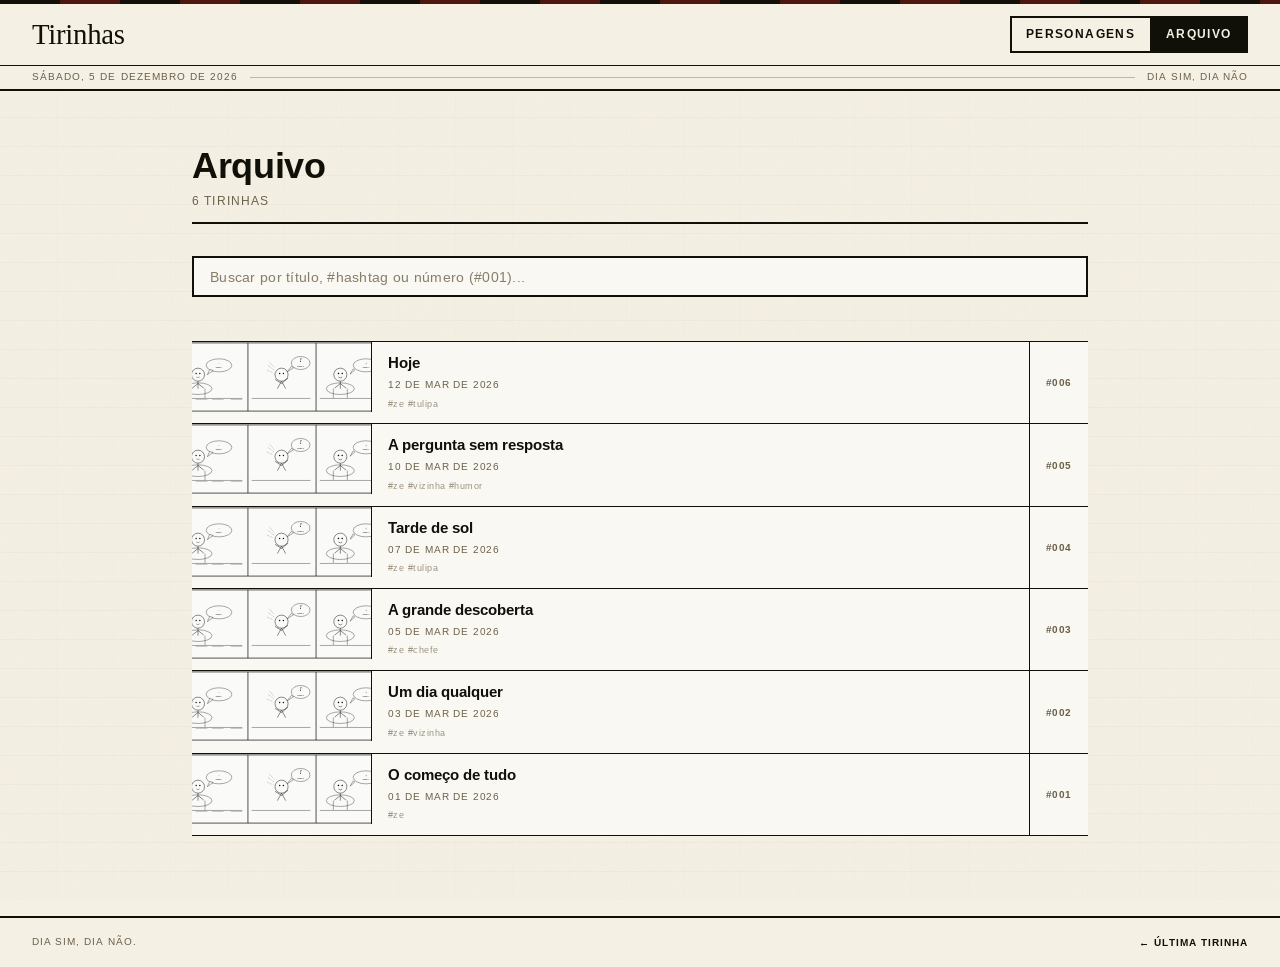
==== commit 5c83aff8: "Redesign: cursor normal, feed vertical de 6 tirinhas por página, animações e textura - Remove cursor" ====
--- a/arquivo.html
+++ b/arquivo.html
@@ -12,11 +12,9 @@
 </head>
 <body data-page="archive">
 
-  <!-- Cursor customizado -->
-  <div id="cursor" aria-hidden="true"></div>
-
   <!-- ── Header / Masthead ── -->
   <header class="site-header" role="banner">
+    <div class="header-top-bar"></div>
     <div class="header-inner">
       <a href="index.html" class="site-logo" aria-label="Ir para a tirinha mais recente">
         Tirinhas
--- a/css/style.css
+++ b/css/style.css
@@ -12,7 +12,6 @@
   padding: 0;
 }
 
-/* Garantia que hidden sempre funciona */
 [hidden] { display: none !important; }
 
 :root {
@@ -21,12 +20,16 @@
   --ink: #111008;
   --ink-mid: #3a3020;
   --ink-light: #6b5f4a;
+  --accent: #c41e1e;
   --border: 2px solid var(--ink);
   --border-thin: 1px solid var(--ink);
   --radius: 0;
   --font-masthead: 'Permanent Marker', cursive;
   --font-body: 'Arimo', Arial, Helvetica, sans-serif;
-  --transition: 0.15s ease;
+  --transition: 0.18s ease;
+  --shadow-sm: 3px 3px 0 0 var(--ink);
+  --shadow-md: 5px 5px 0 0 var(--ink);
+  --shadow-lg: 8px 8px 0 0 var(--ink);
 }
 
 html {
@@ -40,10 +43,10 @@
   line-height: 1.6;
   min-height: 100vh;
   overflow-x: hidden;
-  cursor: none;
-}
-
-/* Textura sutil de papel */
+  cursor: auto;
+}
+
+/* ── Textura de papel com grão ── */
 body::before {
   content: '';
   position: fixed;
@@ -53,71 +56,29 @@
       0deg,
       transparent,
       transparent 28px,
-      rgba(0,0,0,0.018) 28px,
-      rgba(0,0,0,0.018) 29px
+      rgba(0,0,0,0.025) 28px,
+      rgba(0,0,0,0.025) 29px
+    ),
+    repeating-linear-gradient(
+      90deg,
+      transparent,
+      transparent 56px,
+      rgba(0,0,0,0.008) 56px,
+      rgba(0,0,0,0.008) 57px
     );
   pointer-events: none;
   z-index: 0;
 }
 
-/* ── Cursor vintage (mira/retículo) ── */
-#cursor {
+/* Grão de papel via SVG noise */
+body::after {
+  content: '';
   position: fixed;
-  width: 4px;
-  height: 4px;
-  background: var(--ink);
-  border-radius: 0;
+  inset: 0;
+  background-image: url("data:image/svg+xml,%3Csvg xmlns='http://www.w3.org/2000/svg' width='300' height='300'%3E%3Cfilter id='n'%3E%3CfeTurbulence type='fractalNoise' baseFrequency='0.75' numOctaves='4' stitchTiles='stitch'/%3E%3C/filter%3E%3Crect width='300' height='300' filter='url(%23n)' opacity='1'/%3E%3C/svg%3E");
+  opacity: 0.045;
   pointer-events: none;
-  z-index: 9999;
-  transform: translate(-50%, -50%);
-  transition: width 0.12s ease, height 0.12s ease, background 0.12s ease, border 0.12s ease, border-radius 0.12s ease;
-}
-
-#cursor::before,
-#cursor::after {
-  content: '';
-  position: absolute;
-  background: var(--ink);
-  pointer-events: none;
-  top: 50%;
-  left: 50%;
-  transition: width 0.12s ease, height 0.12s ease;
-}
-
-/* Linha horizontal da mira */
-#cursor::before {
-  width: 18px;
-  height: 1px;
-  transform: translate(-50%, -50%);
-}
-
-/* Linha vertical da mira */
-#cursor::after {
-  width: 1px;
-  height: 18px;
-  transform: translate(-50%, -50%);
-}
-
-/* Hover: círculo com mira estendida */
-#cursor.expanded {
-  width: 18px;
-  height: 18px;
-  background: transparent;
-  border: 1.5px solid var(--ink);
-  border-radius: 50%;
-}
-
-#cursor.expanded::before {
-  width: 28px;
-}
-
-#cursor.expanded::after {
-  height: 28px;
-}
-
-@media (hover: none) {
-  #cursor { display: none; }
-  body { cursor: auto; }
+  z-index: 0;
 }
 
 /* ── Seleção de texto ── */
@@ -135,14 +96,34 @@
   z-index: 100;
   background: var(--bg);
   border-bottom: var(--border);
-}
-
-/* Linha decorativa acima do masthead */
-.site-header::before {
-  content: '';
-  display: block;
+  animation: headerSlideDown 0.4s ease both;
+}
+
+@keyframes headerSlideDown {
+  from { transform: translateY(-100%); opacity: 0; }
+  to   { transform: translateY(0);     opacity: 1; }
+}
+
+/* Barra vermelha no topo */
+.header-top-bar {
   height: 4px;
   background: var(--ink);
+  position: relative;
+  overflow: hidden;
+}
+
+.header-top-bar::after {
+  content: '';
+  position: absolute;
+  inset: 0;
+  background: repeating-linear-gradient(
+    90deg,
+    transparent 0,
+    transparent 60px,
+    var(--accent) 60px,
+    var(--accent) 120px
+  );
+  opacity: 0.35;
 }
 
 .header-inner {
@@ -160,6 +141,7 @@
   text-decoration: none;
   letter-spacing: -0.01em;
   line-height: 1;
+  transition: opacity var(--transition);
 }
 
 .site-logo:hover { opacity: 0.7; }
@@ -182,13 +164,18 @@
   padding: 0.45rem 0.9rem;
   border: var(--border);
   margin-left: -2px;
-  transition: background var(--transition), color var(--transition);
+  transition: background var(--transition), color var(--transition), transform 0.1s ease, box-shadow 0.1s ease;
+  cursor: pointer;
 }
 
 .nav-link:hover,
 .nav-link.active {
   background: var(--ink);
   color: var(--bg);
+}
+
+.nav-link:active {
+  transform: translate(1px, 1px);
 }
 
 /* Linha de data/subtítulo abaixo do header */
@@ -219,35 +206,75 @@
   z-index: 1;
 }
 
-/* ── Leitor de Tirinha ── */
-.comic-reader {
-  max-width: 960px;
+/* ── Feed de Tirinhas (index.html) ── */
+.feed-page {
+  max-width: 780px;
   margin: 0 auto;
   padding: 2.5rem 2rem 5rem;
 }
 
-/* Cabeçalho da tirinha */
-.comic-header {
+/* Artigo individual no feed */
+.feed-comic {
+  margin-bottom: 0;
+}
+
+/* Animação de scroll reveal */
+.feed-comic.reveal {
+  opacity: 0;
+  transform: translateY(28px);
+  transition: opacity 0.5s ease, transform 0.5s ease;
+}
+
+.feed-comic.reveal.revealed {
+  opacity: 1;
+  transform: translateY(0);
+}
+
+/* Delay escalonado para cada comic no feed */
+.feed-comic:nth-child(1) { transition-delay: 0.05s; }
+.feed-comic:nth-child(2) { transition-delay: 0.1s; }
+.feed-comic:nth-child(3) { transition-delay: 0.15s; }
+.feed-comic:nth-child(4) { transition-delay: 0.2s; }
+.feed-comic:nth-child(5) { transition-delay: 0.25s; }
+.feed-comic:nth-child(6) { transition-delay: 0.3s; }
+
+/* Cabeçalho do comic no feed */
+.feed-comic-header {
   display: flex;
   align-items: baseline;
-  justify-content: space-between;
-  gap: 1rem;
-  margin-bottom: 1rem;
-  padding-bottom: 0.75rem;
+  gap: 0.85rem;
+  margin-bottom: 0.85rem;
+  padding-bottom: 0.65rem;
   border-bottom: var(--border);
 }
 
-.comic-title {
-  font-family: var(--font-body);
-  font-size: clamp(1.5rem, 4vw, 2.25rem);
+.feed-comic-num {
+  font-family: var(--font-body);
+  font-size: 0.6rem;
+  font-weight: 700;
+  letter-spacing: 0.14em;
+  text-transform: uppercase;
+  color: var(--bg);
+  background: var(--accent);
+  padding: 0.2rem 0.5rem;
+  line-height: 1;
+  flex-shrink: 0;
+  align-self: center;
+}
+
+.feed-comic-title {
+  font-family: var(--font-body);
+  font-size: clamp(1.2rem, 3vw, 1.65rem);
   font-weight: 700;
   line-height: 1.2;
   letter-spacing: -0.01em;
-}
-
-.comic-date {
-  font-family: var(--font-body);
-  font-size: 0.72rem;
+  flex: 1;
+  min-width: 0;
+}
+
+.feed-comic-date {
+  font-family: var(--font-body);
+  font-size: 0.65rem;
   color: var(--ink-light);
   white-space: nowrap;
   flex-shrink: 0;
@@ -255,35 +282,40 @@
   text-transform: uppercase;
 }
 
-/* Frame da tirinha */
-.comic-frame {
+/* Frame da imagem no feed */
+.feed-comic-frame {
   position: relative;
   border: var(--border);
   overflow: hidden;
   background: var(--bg-white);
-  box-shadow: 4px 4px 0 0 var(--ink);
-  cursor: none;
-}
-
-.comic-frame img,
-.comic-frame svg,
-.comic-frame object {
+  box-shadow: var(--shadow-md);
+  cursor: zoom-in;
+  transition: box-shadow 0.22s ease, transform 0.22s ease;
+}
+
+.feed-comic-frame:hover {
+  box-shadow: var(--shadow-lg);
+  transform: translate(-1px, -1px);
+}
+
+.feed-comic-frame:active {
+  transform: translate(2px, 2px);
+  box-shadow: 2px 2px 0 0 var(--ink);
+}
+
+.feed-comic-frame img {
   display: block;
   width: 100%;
   height: auto;
-  max-height: 68vh;
   object-fit: contain;
-  /* Proteção anti-cópia */
   pointer-events: none;
   user-select: none;
   -webkit-user-select: none;
   -webkit-user-drag: none;
-  -moz-user-drag: none;
-  draggable: false;
-}
-
-/* Overlay transparente — bloqueia arrasto e menu de contexto */
-.comic-frame::after {
+}
+
+/* Overlay anti-drag */
+.feed-comic-frame::after {
   content: '';
   position: absolute;
   inset: 0;
@@ -291,20 +323,115 @@
   background: transparent;
 }
 
-/* Dica "toque para ampliar" — só aparece em touch */
-.comic-tap-hint {
-  display: none;
+/* Comentário do autor no feed */
+.feed-comic-comment {
+  margin-top: 0.85rem;
+  padding: 0.75rem 1rem;
+  border-left: 3px solid var(--accent);
+  font-family: var(--font-body);
+  font-style: italic;
+  font-size: 0.88rem;
+  color: var(--ink-mid);
+  background: rgba(0,0,0,0.025);
+}
+
+/* Divisor ornamentado entre tirinhas */
+.feed-divider {
+  border: none;
+  margin: 2.5rem 0;
+  position: relative;
   text-align: center;
-  font-size: 0.6rem;
+  height: 1px;
+  background: var(--border-thin);
+  overflow: visible;
+}
+
+.feed-divider::before {
+  content: '◆';
+  position: absolute;
+  top: 50%;
+  left: 50%;
+  transform: translate(-50%, -50%);
+  background: var(--bg);
+  padding: 0 0.75rem;
+  font-size: 0.55rem;
+  color: var(--ink-light);
+  letter-spacing: 0.4em;
+}
+
+/* Dica "clique para ampliar" */
+.feed-comic-hint {
+  text-align: right;
+  font-size: 0.58rem;
   letter-spacing: 0.12em;
   text-transform: uppercase;
   color: var(--ink-light);
-  margin-top: 0.5rem;
-  opacity: 0.7;
+  margin-top: 0.4rem;
+  opacity: 0.6;
 }
 
 @media (hover: none) {
-  .comic-tap-hint { display: block; }
+  .feed-comic-hint { display: none; }
+}
+
+/* ── Paginação do Feed ── */
+.feed-pagination {
+  display: flex;
+  align-items: center;
+  justify-content: center;
+  gap: 0;
+  margin-top: 3rem;
+  padding-top: 2rem;
+  border-top: var(--border);
+}
+
+.feed-page-btn {
+  display: inline-flex;
+  align-items: center;
+  gap: 0.5rem;
+  font-family: var(--font-body);
+  font-size: 0.72rem;
+  font-weight: 700;
+  letter-spacing: 0.1em;
+  text-transform: uppercase;
+  color: var(--ink);
+  padding: 0.55rem 1.25rem;
+  border: var(--border);
+  background: transparent;
+  cursor: pointer;
+  transition: background var(--transition), color var(--transition), transform 0.1s ease, box-shadow 0.1s ease;
+  margin-left: -2px;
+}
+
+.feed-page-btn:first-child { margin-left: 0; }
+
+.feed-page-btn:hover {
+  background: var(--ink);
+  color: var(--bg);
+  box-shadow: var(--shadow-sm);
+  transform: translate(-1px, -1px);
+}
+
+.feed-page-btn:active {
+  transform: translate(1px, 1px);
+  box-shadow: none;
+}
+
+.feed-page-btn:disabled,
+.feed-page-btn.disabled {
+  opacity: 0.3;
+  pointer-events: none;
+}
+
+.feed-page-info {
+  font-size: 0.7rem;
+  color: var(--ink-light);
+  padding: 0.55rem 1.5rem;
+  letter-spacing: 0.1em;
+  text-transform: uppercase;
+  border: var(--border);
+  margin-left: -2px;
+  background: var(--bg-white);
 }
 
 /* ── Lightbox (zoom de imagem) ── */
@@ -349,6 +476,12 @@
   -webkit-user-select: none;
   -webkit-user-drag: none;
   border: var(--border);
+  animation: lightboxZoomIn 0.22s ease both;
+}
+
+@keyframes lightboxZoomIn {
+  from { transform: scale(0.92); opacity: 0; }
+  to   { transform: scale(1);    opacity: 1; }
 }
 
 .lightbox-close {
@@ -366,7 +499,7 @@
   display: flex;
   align-items: center;
   justify-content: center;
-  cursor: none;
+  cursor: pointer;
   z-index: 10001;
   transition: background var(--transition), color var(--transition);
 }
@@ -389,11 +522,91 @@
   pointer-events: none;
 }
 
-/* Comentário do autor */
+/* ── Leitor de Tirinha (modo legado — não usado no feed) ── */
+.comic-reader {
+  max-width: 960px;
+  margin: 0 auto;
+  padding: 2.5rem 2rem 5rem;
+}
+
+.comic-header {
+  display: flex;
+  align-items: baseline;
+  justify-content: space-between;
+  gap: 1rem;
+  margin-bottom: 1rem;
+  padding-bottom: 0.75rem;
+  border-bottom: var(--border);
+}
+
+.comic-title {
+  font-family: var(--font-body);
+  font-size: clamp(1.5rem, 4vw, 2.25rem);
+  font-weight: 700;
+  line-height: 1.2;
+  letter-spacing: -0.01em;
+}
+
+.comic-date {
+  font-family: var(--font-body);
+  font-size: 0.72rem;
+  color: var(--ink-light);
+  white-space: nowrap;
+  flex-shrink: 0;
+  letter-spacing: 0.08em;
+  text-transform: uppercase;
+}
+
+.comic-frame {
+  position: relative;
+  border: var(--border);
+  overflow: hidden;
+  background: var(--bg-white);
+  box-shadow: var(--shadow-md);
+  cursor: zoom-in;
+}
+
+.comic-frame img,
+.comic-frame svg,
+.comic-frame object {
+  display: block;
+  width: 100%;
+  height: auto;
+  max-height: 68vh;
+  object-fit: contain;
+  pointer-events: none;
+  user-select: none;
+  -webkit-user-select: none;
+  -webkit-user-drag: none;
+}
+
+.comic-frame::after {
+  content: '';
+  position: absolute;
+  inset: 0;
+  z-index: 2;
+  background: transparent;
+}
+
+.comic-tap-hint {
+  display: none;
+  text-align: center;
+  font-size: 0.6rem;
+  letter-spacing: 0.12em;
+  text-transform: uppercase;
+  color: var(--ink-light);
+  margin-top: 0.5rem;
+  opacity: 0.7;
+}
+
+@media (hover: none) {
+  .comic-tap-hint { display: block; }
+}
+
 .comic-comment {
   margin-top: 1rem;
   padding: 0.85rem 1.1rem;
-  border-left: 3px solid var(--ink);
+  border-left: 3px solid var(--accent);
   font-family: var(--font-body);
   font-style: italic;
   font-size: 0.9rem;
@@ -401,7 +614,6 @@
   background: rgba(0,0,0,0.03);
 }
 
-/* Navegação prev/next */
 .comic-nav {
   display: flex;
   align-items: center;
@@ -423,13 +635,20 @@
   padding: 0.55rem 1.1rem;
   border: var(--border);
   background: transparent;
-  cursor: none;
-  transition: background var(--transition), color var(--transition);
+  cursor: pointer;
+  transition: background var(--transition), color var(--transition), transform 0.1s ease, box-shadow 0.1s ease;
 }
 
 .nav-btn:hover {
   background: var(--ink);
   color: var(--bg);
+  box-shadow: var(--shadow-sm);
+  transform: translate(-1px, -1px);
+}
+
+.nav-btn:active {
+  transform: translate(1px, 1px);
+  box-shadow: none;
 }
 
 .nav-btn:disabled,
@@ -448,34 +667,16 @@
   text-transform: uppercase;
 }
 
-/* ── Animações de transição entre tirinhas ── */
-.comic-frame.slide-out-left {
-  animation: slideOutLeft 0.2s ease both;
-}
-.comic-frame.slide-out-right {
-  animation: slideOutRight 0.2s ease both;
-}
-.comic-frame.slide-in-left {
-  animation: slideInLeft 0.2s ease both;
-}
-.comic-frame.slide-in-right {
-  animation: slideInRight 0.2s ease both;
-}
-
-@keyframes slideOutLeft {
-  to { transform: translateX(-6%); opacity: 0; }
-}
-@keyframes slideOutRight {
-  to { transform: translateX(6%); opacity: 0; }
-}
-@keyframes slideInLeft {
-  from { transform: translateX(5%); opacity: 0; }
-  to   { transform: translateX(0); opacity: 1; }
-}
-@keyframes slideInRight {
-  from { transform: translateX(-5%); opacity: 0; }
-  to   { transform: translateX(0); opacity: 1; }
-}
+/* Transições legado */
+.comic-frame.slide-out-left  { animation: slideOutLeft 0.2s ease both; }
+.comic-frame.slide-out-right { animation: slideOutRight 0.2s ease both; }
+.comic-frame.slide-in-left   { animation: slideInLeft 0.2s ease both; }
+.comic-frame.slide-in-right  { animation: slideInRight 0.2s ease both; }
+
+@keyframes slideOutLeft  { to   { transform: translateX(-6%); opacity: 0; } }
+@keyframes slideOutRight { to   { transform: translateX(6%); opacity: 0; } }
+@keyframes slideInLeft   { from { transform: translateX(5%); opacity: 0; } to { transform: translateX(0); opacity: 1; } }
+@keyframes slideInRight  { from { transform: translateX(-5%); opacity: 0; } to { transform: translateX(0); opacity: 1; } }
 
 .comic-header.fade-update,
 .comic-comment.fade-update {
@@ -498,6 +699,12 @@
   margin-bottom: 2rem;
   padding-bottom: 0.75rem;
   border-bottom: var(--border);
+  animation: fadeUp 0.4s ease both 0.1s;
+}
+
+@keyframes fadeUp {
+  from { opacity: 0; transform: translateY(16px); }
+  to   { opacity: 1; transform: translateY(0); }
 }
 
 .page-header h1 {
@@ -519,6 +726,7 @@
 /* Barra de pesquisa do arquivo */
 .archive-search-wrap {
   margin-bottom: 1.5rem;
+  animation: fadeUp 0.4s ease both 0.15s;
 }
 
 .archive-search {
@@ -534,6 +742,7 @@
   transition: box-shadow var(--transition);
   appearance: none;
   -webkit-appearance: none;
+  cursor: text;
 }
 
 .archive-search::placeholder {
@@ -542,10 +751,9 @@
 }
 
 .archive-search:focus {
-  box-shadow: 3px 3px 0 0 var(--ink);
-}
-
-/* Remove o ícone nativo do Safari/Chrome para input[type=search] */
+  box-shadow: var(--shadow-sm);
+}
+
 .archive-search::-webkit-search-cancel-button,
 .archive-search::-webkit-search-decoration {
   -webkit-appearance: none;
@@ -560,11 +768,12 @@
   min-height: 1.2em;
 }
 
-/* Lista de arquivo — estilo jornal (não grid) */
+/* Lista de arquivo */
 .archive-list {
   display: flex;
   flex-direction: column;
   gap: 0;
+  animation: fadeUp 0.4s ease both 0.2s;
 }
 
 .archive-item {
@@ -575,8 +784,9 @@
   color: var(--ink);
   border-bottom: var(--border-thin);
   background: var(--bg-white);
-  transition: background var(--transition);
+  transition: background var(--transition), transform 0.12s ease, box-shadow 0.12s ease;
   overflow: hidden;
+  cursor: pointer;
 }
 
 .archive-item:first-child {
@@ -586,6 +796,7 @@
 .archive-item:hover {
   background: var(--ink);
   color: var(--bg);
+  transform: translateX(3px);
 }
 
 .archive-item-img {
@@ -690,8 +901,8 @@
   padding: 0.5rem 1rem;
   border: var(--border);
   background: transparent;
-  cursor: none;
-  transition: background var(--transition), color var(--transition);
+  cursor: pointer;
+  transition: background var(--transition), color var(--transition), transform 0.1s ease, box-shadow 0.1s ease;
   margin-left: -2px;
 }
 
@@ -700,6 +911,13 @@
 .pagination-btn:hover {
   background: var(--ink);
   color: var(--bg);
+  box-shadow: var(--shadow-sm);
+  transform: translate(-1px, -1px);
+}
+
+.pagination-btn:active {
+  transform: translate(1px, 1px);
+  box-shadow: none;
 }
 
 .pagination-btn:disabled,
@@ -732,6 +950,7 @@
   gap: 0;
   border-top: var(--border);
   border-left: var(--border);
+  animation: fadeUp 0.4s ease both 0.15s;
 }
 
 .character-card {
@@ -743,13 +962,20 @@
   text-decoration: none;
   color: var(--ink);
   display: block;
-  cursor: none;
-  transition: background var(--transition), color var(--transition);
+  cursor: pointer;
+  transition: background var(--transition), color var(--transition), transform 0.15s ease, box-shadow 0.15s ease;
 }
 
 .character-card:hover {
   background: var(--ink);
   color: var(--bg);
+  transform: translate(-2px, -2px);
+  box-shadow: var(--shadow-md);
+}
+
+.character-card:active {
+  transform: translate(1px, 1px);
+  box-shadow: 2px 2px 0 0 var(--ink);
 }
 
 .character-card:hover .character-card-img {
@@ -793,7 +1019,6 @@
   display: block;
 }
 
-/* Placeholder quando sem imagem própria */
 .character-card-img .char-placeholder {
   font-size: 3.5rem;
   opacity: 0.2;
@@ -883,12 +1108,20 @@
   padding: 0.45rem 0.9rem;
   border: var(--border);
   margin-bottom: 2rem;
-  transition: background var(--transition), color var(--transition);
+  cursor: pointer;
+  transition: background var(--transition), color var(--transition), transform 0.1s ease, box-shadow 0.1s ease;
 }
 
 .personagem-back:hover {
   background: var(--ink);
   color: var(--bg);
+  box-shadow: var(--shadow-sm);
+  transform: translate(-1px, -1px);
+}
+
+.personagem-back:active {
+  transform: translate(1px, 1px);
+  box-shadow: none;
 }
 
 .personagem-layout {
@@ -896,7 +1129,8 @@
   grid-template-columns: 320px 1fr;
   gap: 0;
   border: var(--border);
-  box-shadow: 4px 4px 0 0 var(--ink);
+  box-shadow: var(--shadow-md);
+  animation: fadeUp 0.4s ease both 0.1s;
 }
 
 .personagem-img-col {
@@ -1040,7 +1274,6 @@
   gap: 1.25rem;
 }
 
-/* Spinner estilo "impressora" — simples e rápido */
 .ink-loader {
   width: 32px;
   height: 32px;
@@ -1101,6 +1334,7 @@
   font-weight: 700;
   letter-spacing: 0.1em;
   text-transform: uppercase;
+  transition: opacity var(--transition);
 }
 
 .footer-back:hover { opacity: 0.55; }
@@ -1122,29 +1356,21 @@
     padding-top: 6rem;
   }
 
+  .feed-page,
   .comic-reader,
   .archive-page,
   .characters-page {
     padding: 1.75rem 1.25rem 4rem;
   }
 
-  .comic-header {
-    flex-direction: column;
-    align-items: flex-start;
-    gap: 0.25rem;
-  }
-
-  .comic-nav { gap: 0.5rem; }
-
-  .nav-btn {
-    font-size: 0.65rem;
-    padding: 0.5rem 0.85rem;
-  }
-
-  .comic-counter {
+  .feed-comic-header {
+    flex-wrap: wrap;
+    gap: 0.5rem;
+  }
+
+  .feed-comic-date {
     width: 100%;
-    text-align: center;
-    order: -1;
+    order: 3;
   }
 
   .archive-item {
@@ -1225,26 +1451,29 @@
     font-size: 0.8rem;
     padding: 0.55rem 0.85rem;
   }
+
+  .feed-page-btn span:not(.arrow) {
+    display: none;
+  }
 }
 
 /* ── Tema de impressão ── */
 @media print {
   body::before,
+  body::after,
   .site-header,
   .comic-nav,
+  .feed-pagination,
   .site-footer,
-  #cursor,
   .lightbox-overlay {
     display: none !important;
   }
 
-  /* Oculta a imagem da tirinha na impressão */
-  .comic-frame img,
-  .comic-frame svg {
+  .feed-comic-frame img {
     visibility: hidden !important;
   }
 
-  .comic-frame::before {
+  .feed-comic-frame::before {
     content: '© Todos os direitos reservados. Reprodução proibida.';
     display: flex;
     align-items: center;
@@ -1256,7 +1485,7 @@
     visibility: visible !important;
   }
 
-  .comic-frame {
+  .feed-comic-frame {
     box-shadow: none;
     border: 1px solid #000;
   }
@@ -1274,4 +1503,8 @@
     opacity: 0.4;
     animation: none;
   }
-}
+  .feed-comic.reveal {
+    opacity: 1;
+    transform: none;
+  }
+}
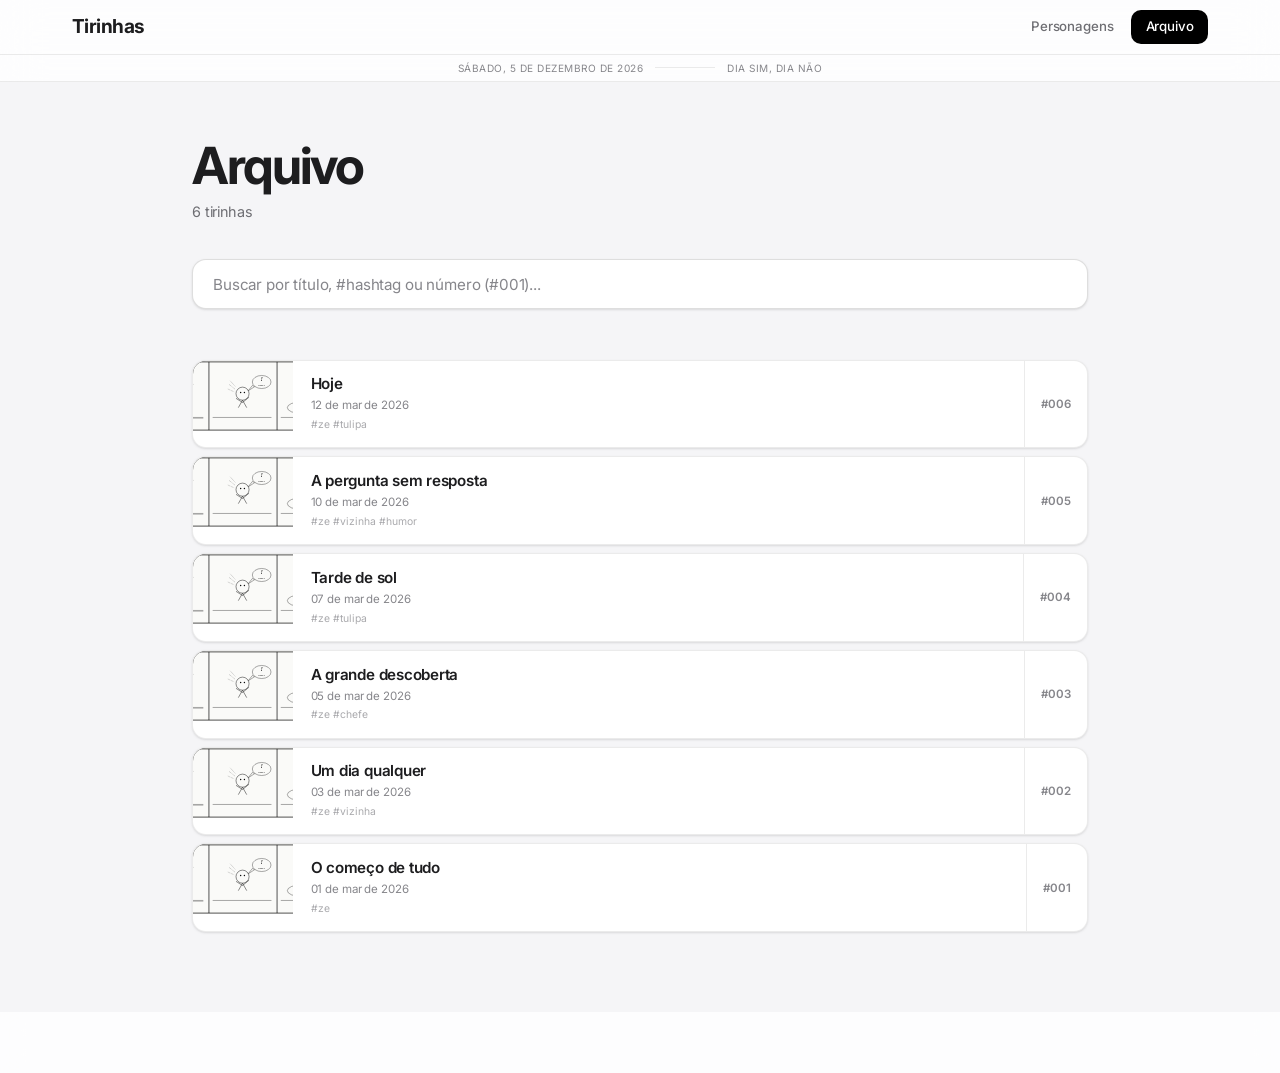
==== commit 70ed04f2: "Redesign completo com estilo Apple — visual clean e moderno - Nova paleta: fundo branco/cinza-claro," ====
--- a/arquivo.html
+++ b/arquivo.html
@@ -7,7 +7,7 @@
   <title>Arquivo — Tirinhas</title>
   <link rel="preconnect" href="https://fonts.googleapis.com">
   <link rel="preconnect" href="https://fonts.gstatic.com" crossorigin>
-  <link href="https://fonts.googleapis.com/css2?family=Arimo:ital,wght@0,400;0,700;1,400;1,700&family=Permanent+Marker&display=swap" rel="stylesheet">
+  <link href="https://fonts.googleapis.com/css2?family=Inter:ital,wght@0,300;0,400;0,500;0,600;0,700;1,400&display=swap" rel="stylesheet">
   <link rel="stylesheet" href="css/style.css">
 </head>
 <body data-page="archive">
--- a/css/style.css
+++ b/css/style.css
@@ -1,9 +1,9 @@
 /* =============================================
    TIRINHAS — CSS
-   Estilo Jornal · Anos 1950 · Preto & Branco
+   Apple-inspired Design · Clean & Modern
    ============================================= */
 
-@import url('https://fonts.googleapis.com/css2?family=Arimo:ital,wght@0,400;0,700;1,400;1,700&family=Permanent+Marker&display=swap');
+@import url('https://fonts.googleapis.com/css2?family=Inter:ital,wght@0,300;0,400;0,500;0,600;0,700;1,400&display=swap');
 
 /* ── Reset & Base ── */
 *, *::before, *::after {
@@ -15,88 +15,67 @@
 [hidden] { display: none !important; }
 
 :root {
-  --bg: #f5f0e4;
-  --bg-white: #faf8f2;
-  --ink: #111008;
-  --ink-mid: #3a3020;
-  --ink-light: #6b5f4a;
-  --accent: #c41e1e;
-  --border: 2px solid var(--ink);
-  --border-thin: 1px solid var(--ink);
-  --radius: 0;
-  --font-masthead: 'Permanent Marker', cursive;
-  --font-body: 'Arimo', Arial, Helvetica, sans-serif;
-  --transition: 0.18s ease;
-  --shadow-sm: 3px 3px 0 0 var(--ink);
-  --shadow-md: 5px 5px 0 0 var(--ink);
-  --shadow-lg: 8px 8px 0 0 var(--ink);
+  --bg:             #ffffff;
+  --bg-secondary:   #f5f5f7;
+  --bg-card:        #ffffff;
+  --text-primary:   #1d1d1f;
+  --text-secondary: #6e6e73;
+  --text-tertiary:  #86868b;
+  --border-color:   rgba(0, 0, 0, 0.08);
+  --border-medium:  rgba(0, 0, 0, 0.13);
+  --black:          #000000;
+
+  --radius-xs: 6px;
+  --radius-sm: 10px;
+  --radius-md: 14px;
+  --radius-lg: 20px;
+  --radius-xl: 28px;
+
+  --font-body: -apple-system, BlinkMacSystemFont, 'Inter', 'SF Pro Display',
+               'SF Pro Text', 'Helvetica Neue', Arial, sans-serif;
+
+  --transition:      0.25s cubic-bezier(0.25, 0.46, 0.45, 0.94);
+  --transition-fast: 0.15s ease;
+
+  --shadow-sm: 0 1px 3px rgba(0, 0, 0, 0.08), 0 1px 2px rgba(0, 0, 0, 0.05);
+  --shadow-md: 0 4px 16px rgba(0, 0, 0, 0.1),  0 2px 4px rgba(0, 0, 0, 0.06);
+  --shadow-lg: 0 10px 40px rgba(0, 0, 0, 0.12), 0 4px 12px rgba(0, 0, 0, 0.07);
+  --shadow-xl: 0 20px 60px rgba(0, 0, 0, 0.14), 0 8px 20px rgba(0, 0, 0, 0.09);
 }
 
 html {
   font-size: 16px;
+  -webkit-font-smoothing: antialiased;
+  -moz-osx-font-smoothing: grayscale;
 }
 
 body {
-  background-color: var(--bg);
-  color: var(--ink);
+  background-color: var(--bg-secondary);
+  color: var(--text-primary);
   font-family: var(--font-body);
   line-height: 1.6;
   min-height: 100vh;
   overflow-x: hidden;
-  cursor: auto;
-}
-
-/* ── Textura de papel com grão ── */
-body::before {
-  content: '';
-  position: fixed;
-  inset: 0;
-  background-image:
-    repeating-linear-gradient(
-      0deg,
-      transparent,
-      transparent 28px,
-      rgba(0,0,0,0.025) 28px,
-      rgba(0,0,0,0.025) 29px
-    ),
-    repeating-linear-gradient(
-      90deg,
-      transparent,
-      transparent 56px,
-      rgba(0,0,0,0.008) 56px,
-      rgba(0,0,0,0.008) 57px
-    );
-  pointer-events: none;
-  z-index: 0;
-}
-
-/* Grão de papel via SVG noise */
-body::after {
-  content: '';
-  position: fixed;
-  inset: 0;
-  background-image: url("data:image/svg+xml,%3Csvg xmlns='http://www.w3.org/2000/svg' width='300' height='300'%3E%3Cfilter id='n'%3E%3CfeTurbulence type='fractalNoise' baseFrequency='0.75' numOctaves='4' stitchTiles='stitch'/%3E%3C/filter%3E%3Crect width='300' height='300' filter='url(%23n)' opacity='1'/%3E%3C/svg%3E");
-  opacity: 0.045;
-  pointer-events: none;
-  z-index: 0;
-}
-
-/* ── Seleção de texto ── */
+}
+
+/* ── Text selection ── */
 ::selection {
-  background: var(--ink);
-  color: var(--bg);
-}
-
-/* ── Header / Masthead ── */
+  background: rgba(0, 125, 250, 0.15);
+  color: var(--text-primary);
+}
+
+/* ── Header ── */
 .site-header {
   position: fixed;
   top: 0;
   left: 0;
   right: 0;
   z-index: 100;
-  background: var(--bg);
-  border-bottom: var(--border);
-  animation: headerSlideDown 0.4s ease both;
+  background: rgba(255, 255, 255, 0.82);
+  backdrop-filter: saturate(180%) blur(20px);
+  -webkit-backdrop-filter: saturate(180%) blur(20px);
+  border-bottom: 1px solid var(--border-color);
+  animation: headerSlideDown 0.5s ease both;
 }
 
 @keyframes headerSlideDown {
@@ -104,125 +83,110 @@
   to   { transform: translateY(0);     opacity: 1; }
 }
 
-/* Barra vermelha no topo */
+/* Barra superior — oculta no redesign */
 .header-top-bar {
-  height: 4px;
-  background: var(--ink);
-  position: relative;
-  overflow: hidden;
-}
-
-.header-top-bar::after {
-  content: '';
-  position: absolute;
-  inset: 0;
-  background: repeating-linear-gradient(
-    90deg,
-    transparent 0,
-    transparent 60px,
-    var(--accent) 60px,
-    var(--accent) 120px
-  );
-  opacity: 0.35;
+  display: none;
 }
 
 .header-inner {
   display: flex;
   align-items: center;
   justify-content: space-between;
-  padding: 0.75rem 2rem;
-  border-bottom: var(--border-thin);
+  padding: 0 2rem;
+  height: 54px;
+  max-width: 1200px;
+  margin: 0 auto;
 }
 
 .site-logo {
-  font-family: var(--font-masthead);
-  font-size: 1.8rem;
-  color: var(--ink);
+  font-family: var(--font-body);
+  font-size: 1.2rem;
+  font-weight: 700;
+  color: var(--text-primary);
   text-decoration: none;
-  letter-spacing: -0.01em;
+  letter-spacing: -0.03em;
   line-height: 1;
-  transition: opacity var(--transition);
-}
-
-.site-logo:hover { opacity: 0.7; }
+  transition: opacity var(--transition-fast);
+}
+
+.site-logo:hover { opacity: 0.55; }
 
 .site-nav {
   display: flex;
-  gap: 0;
+  gap: 0.2rem;
   align-items: center;
 }
 
 .nav-link {
   display: inline-block;
   font-family: var(--font-body);
-  font-size: 0.72rem;
-  font-weight: 700;
-  letter-spacing: 0.12em;
+  font-size: 0.83rem;
+  font-weight: 500;
+  letter-spacing: -0.01em;
+  text-decoration: none;
+  color: var(--text-secondary);
+  padding: 0.4rem 0.9rem;
+  border-radius: var(--radius-sm);
+  transition: background var(--transition-fast), color var(--transition-fast);
+  cursor: pointer;
+}
+
+.nav-link:hover {
+  background: rgba(0, 0, 0, 0.06);
+  color: var(--text-primary);
+}
+
+.nav-link.active {
+  background: var(--black);
+  color: #ffffff;
+}
+
+/* Linha de data abaixo do header */
+.header-dateline {
+  display: flex;
+  align-items: center;
+  justify-content: center;
+  padding: 0.3rem 2rem;
+  font-size: 0.63rem;
+  letter-spacing: 0.05em;
+  color: var(--text-tertiary);
   text-transform: uppercase;
-  text-decoration: none;
-  color: var(--ink);
-  padding: 0.45rem 0.9rem;
-  border: var(--border);
-  margin-left: -2px;
-  transition: background var(--transition), color var(--transition), transform 0.1s ease, box-shadow 0.1s ease;
-  cursor: pointer;
-}
-
-.nav-link:hover,
-.nav-link.active {
-  background: var(--ink);
-  color: var(--bg);
-}
-
-.nav-link:active {
-  transform: translate(1px, 1px);
-}
-
-/* Linha de data/subtítulo abaixo do header */
-.header-dateline {
-  display: flex;
-  align-items: center;
-  justify-content: space-between;
-  padding: 0.2rem 2rem;
-  font-size: 0.65rem;
-  letter-spacing: 0.1em;
-  color: var(--ink-light);
-  text-transform: uppercase;
+  font-weight: 400;
+  border-top: 1px solid var(--border-color);
 }
 
 .header-dateline-rule {
   flex: 1;
   height: 1px;
-  background: var(--ink-light);
+  background: var(--border-color);
   margin: 0 0.75rem;
-  opacity: 0.4;
+  max-width: 60px;
 }
 
 /* ── Conteúdo Principal ── */
 .main-content {
-  padding-top: 6.5rem;
+  padding-top: 6.2rem;
   min-height: 100vh;
-  position: relative;
-  z-index: 1;
 }
 
 /* ── Feed de Tirinhas (index.html) ── */
 .feed-page {
-  max-width: 780px;
+  max-width: 680px;
   margin: 0 auto;
-  padding: 2.5rem 2rem 5rem;
-}
-
-/* Artigo individual no feed */
+  padding: 2.5rem 1.5rem 5rem;
+}
+
+/* Artigo individual */
 .feed-comic {
   margin-bottom: 0;
 }
 
-/* Animação de scroll reveal */
+/* Scroll reveal */
 .feed-comic.reveal {
   opacity: 0;
-  transform: translateY(28px);
-  transition: opacity 0.5s ease, transform 0.5s ease;
+  transform: translateY(24px);
+  transition: opacity 0.6s cubic-bezier(0.25, 0.46, 0.45, 0.94),
+              transform 0.6s cubic-bezier(0.25, 0.46, 0.45, 0.94);
 }
 
 .feed-comic.reveal.revealed {
@@ -230,7 +194,6 @@
   transform: translateY(0);
 }
 
-/* Delay escalonado para cada comic no feed */
 .feed-comic:nth-child(1) { transition-delay: 0.05s; }
 .feed-comic:nth-child(2) { transition-delay: 0.1s; }
 .feed-comic:nth-child(3) { transition-delay: 0.15s; }
@@ -238,69 +201,64 @@
 .feed-comic:nth-child(5) { transition-delay: 0.25s; }
 .feed-comic:nth-child(6) { transition-delay: 0.3s; }
 
-/* Cabeçalho do comic no feed */
+/* Cabeçalho do comic */
 .feed-comic-header {
   display: flex;
-  align-items: baseline;
-  gap: 0.85rem;
-  margin-bottom: 0.85rem;
-  padding-bottom: 0.65rem;
-  border-bottom: var(--border);
+  align-items: center;
+  gap: 0.7rem;
+  margin-bottom: 0.8rem;
 }
 
 .feed-comic-num {
-  font-family: var(--font-body);
-  font-size: 0.6rem;
-  font-weight: 700;
-  letter-spacing: 0.14em;
-  text-transform: uppercase;
-  color: var(--bg);
-  background: var(--accent);
-  padding: 0.2rem 0.5rem;
-  line-height: 1;
+  font-size: 0.65rem;
+  font-weight: 600;
+  letter-spacing: 0.02em;
+  color: var(--text-tertiary);
+  background: rgba(0, 0, 0, 0.06);
+  padding: 0.22rem 0.58rem;
+  border-radius: var(--radius-xs);
+  line-height: 1.4;
   flex-shrink: 0;
-  align-self: center;
 }
 
 .feed-comic-title {
-  font-family: var(--font-body);
-  font-size: clamp(1.2rem, 3vw, 1.65rem);
+  font-size: clamp(1.1rem, 2.5vw, 1.45rem);
   font-weight: 700;
   line-height: 1.2;
-  letter-spacing: -0.01em;
+  letter-spacing: -0.025em;
   flex: 1;
   min-width: 0;
+  color: var(--text-primary);
 }
 
 .feed-comic-date {
-  font-family: var(--font-body);
-  font-size: 0.65rem;
-  color: var(--ink-light);
+  font-size: 0.72rem;
+  color: var(--text-tertiary);
   white-space: nowrap;
   flex-shrink: 0;
-  letter-spacing: 0.08em;
-  text-transform: uppercase;
-}
-
-/* Frame da imagem no feed */
+  letter-spacing: -0.01em;
+  font-weight: 400;
+}
+
+/* Frame da imagem — mantém fundo preto */
 .feed-comic-frame {
   position: relative;
-  border: var(--border);
+  border-radius: var(--radius-md);
   overflow: hidden;
-  background: var(--bg-white);
+  background: #000000;
   box-shadow: var(--shadow-md);
   cursor: zoom-in;
-  transition: box-shadow 0.22s ease, transform 0.22s ease;
+  transition: box-shadow var(--transition), transform var(--transition);
 }
 
 .feed-comic-frame:hover {
   box-shadow: var(--shadow-lg);
-  transform: translate(-1px, -1px);
+  transform: translateY(-3px);
 }
 
 .feed-comic-frame:active {
-  transform: translate(2px, 2px);
-  box-shadow: 2px 2px 0 0 var(--ink);
+  transform: translateY(0);
+  box-shadow: var(--shadow-sm);
 }
 
 .feed-comic-frame img {
@@ -323,51 +281,52 @@
   background: transparent;
 }
 
-/* Comentário do autor no feed */
+/* Comentário do autor */
 .feed-comic-comment {
-  margin-top: 0.85rem;
-  padding: 0.75rem 1rem;
-  border-left: 3px solid var(--accent);
-  font-family: var(--font-body);
+  margin-top: 1rem;
+  padding: 0.85rem 1.1rem;
+  border-radius: var(--radius-sm);
+  background: rgba(0, 0, 0, 0.04);
+  border-left: 3px solid rgba(0, 0, 0, 0.12);
   font-style: italic;
   font-size: 0.88rem;
-  color: var(--ink-mid);
-  background: rgba(0,0,0,0.025);
-}
-
-/* Divisor ornamentado entre tirinhas */
+  color: var(--text-secondary);
+  line-height: 1.62;
+}
+
+/* Divisor entre tirinhas */
 .feed-divider {
   border: none;
-  margin: 2.5rem 0;
+  margin: 2.75rem 0;
   position: relative;
   text-align: center;
   height: 1px;
-  background: var(--border-thin);
+  background: var(--border-color);
   overflow: visible;
 }
 
 .feed-divider::before {
-  content: '◆';
+  content: '· · ·';
   position: absolute;
   top: 50%;
   left: 50%;
   transform: translate(-50%, -50%);
-  background: var(--bg);
-  padding: 0 0.75rem;
-  font-size: 0.55rem;
-  color: var(--ink-light);
-  letter-spacing: 0.4em;
+  background: var(--bg-secondary);
+  padding: 0 1rem;
+  font-size: 0.6rem;
+  color: var(--text-tertiary);
+  letter-spacing: 0.35em;
 }
 
 /* Dica "clique para ampliar" */
 .feed-comic-hint {
   text-align: right;
-  font-size: 0.58rem;
-  letter-spacing: 0.12em;
-  text-transform: uppercase;
-  color: var(--ink-light);
-  margin-top: 0.4rem;
-  opacity: 0.6;
+  font-size: 0.63rem;
+  letter-spacing: -0.01em;
+  color: var(--text-tertiary);
+  margin-top: 0.45rem;
+  opacity: 0.75;
+  font-weight: 400;
 }
 
 @media (hover: none) {
@@ -379,10 +338,10 @@
   display: flex;
   align-items: center;
   justify-content: center;
-  gap: 0;
+  gap: 0.5rem;
   margin-top: 3rem;
   padding-top: 2rem;
-  border-top: var(--border);
+  border-top: 1px solid var(--border-color);
 }
 
 .feed-page-btn {
@@ -390,31 +349,27 @@
   align-items: center;
   gap: 0.5rem;
   font-family: var(--font-body);
-  font-size: 0.72rem;
-  font-weight: 700;
-  letter-spacing: 0.1em;
-  text-transform: uppercase;
-  color: var(--ink);
-  padding: 0.55rem 1.25rem;
-  border: var(--border);
-  background: transparent;
+  font-size: 0.83rem;
+  font-weight: 500;
+  letter-spacing: -0.01em;
+  color: #ffffff;
+  padding: 0.62rem 1.4rem;
+  border-radius: var(--radius-lg);
+  border: none;
+  background: var(--black);
   cursor: pointer;
-  transition: background var(--transition), color var(--transition), transform 0.1s ease, box-shadow 0.1s ease;
-  margin-left: -2px;
-}
-
-.feed-page-btn:first-child { margin-left: 0; }
+  transition: background var(--transition-fast), transform var(--transition-fast),
+              opacity var(--transition-fast);
+}
 
 .feed-page-btn:hover {
-  background: var(--ink);
-  color: var(--bg);
-  box-shadow: var(--shadow-sm);
-  transform: translate(-1px, -1px);
+  background: #2d2d2d;
+  transform: translateY(-1px);
 }
 
 .feed-page-btn:active {
-  transform: translate(1px, 1px);
-  box-shadow: none;
+  transform: translateY(0);
+  background: #111;
 }
 
 .feed-page-btn:disabled,
@@ -424,28 +379,26 @@
 }
 
 .feed-page-info {
-  font-size: 0.7rem;
-  color: var(--ink-light);
-  padding: 0.55rem 1.5rem;
-  letter-spacing: 0.1em;
-  text-transform: uppercase;
-  border: var(--border);
-  margin-left: -2px;
-  background: var(--bg-white);
-}
-
-/* ── Lightbox (zoom de imagem) ── */
+  font-size: 0.78rem;
+  color: var(--text-tertiary);
+  padding: 0.62rem 1rem;
+  letter-spacing: -0.01em;
+}
+
+/* ── Lightbox ── */
 .lightbox-overlay {
   position: fixed;
   inset: 0;
-  background: rgba(17, 16, 8, 0.96);
+  background: rgba(0, 0, 0, 0.9);
+  backdrop-filter: blur(24px);
+  -webkit-backdrop-filter: blur(24px);
   z-index: 10000;
   display: flex;
   align-items: center;
   justify-content: center;
   opacity: 0;
   visibility: hidden;
-  transition: opacity 0.22s ease, visibility 0.22s ease;
+  transition: opacity 0.3s ease, visibility 0.3s ease;
 }
 
 .lightbox-overlay.active {
@@ -475,54 +428,54 @@
   user-select: none;
   -webkit-user-select: none;
   -webkit-user-drag: none;
-  border: var(--border);
-  animation: lightboxZoomIn 0.22s ease both;
+  border-radius: var(--radius-md);
+  animation: lightboxZoomIn 0.3s cubic-bezier(0.25, 0.46, 0.45, 0.94) both;
 }
 
 @keyframes lightboxZoomIn {
-  from { transform: scale(0.92); opacity: 0; }
-  to   { transform: scale(1);    opacity: 1; }
+  from { transform: scale(0.9); opacity: 0; }
+  to   { transform: scale(1);   opacity: 1; }
 }
 
 .lightbox-close {
   position: fixed;
-  top: 1.1rem;
-  right: 1.1rem;
-  width: 38px;
-  height: 38px;
-  background: var(--bg);
-  border: var(--border);
-  color: var(--ink);
+  top: 1.25rem;
+  right: 1.25rem;
+  width: 36px;
+  height: 36px;
+  background: rgba(255, 255, 255, 0.14);
+  backdrop-filter: blur(10px);
+  -webkit-backdrop-filter: blur(10px);
+  border: 1px solid rgba(255, 255, 255, 0.18);
+  border-radius: 50%;
+  color: #ffffff;
   font-size: 1rem;
-  font-family: var(--font-body);
-  font-weight: 700;
   display: flex;
   align-items: center;
   justify-content: center;
   cursor: pointer;
   z-index: 10001;
-  transition: background var(--transition), color var(--transition);
+  transition: background var(--transition-fast);
 }
 
 .lightbox-close:hover {
-  background: var(--ink);
-  color: var(--bg);
+  background: rgba(255, 255, 255, 0.24);
 }
 
 .lightbox-caption {
   position: fixed;
-  bottom: 1.25rem;
+  bottom: 1.5rem;
   left: 50%;
   transform: translateX(-50%);
-  font-size: 0.6rem;
-  letter-spacing: 0.14em;
+  font-size: 0.62rem;
+  letter-spacing: 0.08em;
   text-transform: uppercase;
-  color: rgba(245, 240, 228, 0.5);
+  color: rgba(255, 255, 255, 0.38);
   white-space: nowrap;
   pointer-events: none;
 }
 
-/* ── Leitor de Tirinha (modo legado — não usado no feed) ── */
+/* ── Leitor legado (não usado no feed principal) ── */
 .comic-reader {
   max-width: 960px;
   margin: 0 auto;
@@ -536,32 +489,29 @@
   gap: 1rem;
   margin-bottom: 1rem;
   padding-bottom: 0.75rem;
-  border-bottom: var(--border);
+  border-bottom: 1px solid var(--border-color);
 }
 
 .comic-title {
-  font-family: var(--font-body);
   font-size: clamp(1.5rem, 4vw, 2.25rem);
   font-weight: 700;
   line-height: 1.2;
-  letter-spacing: -0.01em;
+  letter-spacing: -0.035em;
 }
 
 .comic-date {
-  font-family: var(--font-body);
-  font-size: 0.72rem;
-  color: var(--ink-light);
+  font-size: 0.78rem;
+  color: var(--text-tertiary);
   white-space: nowrap;
   flex-shrink: 0;
-  letter-spacing: 0.08em;
-  text-transform: uppercase;
+  letter-spacing: -0.01em;
 }
 
 .comic-frame {
   position: relative;
-  border: var(--border);
+  border-radius: var(--radius-lg);
   overflow: hidden;
-  background: var(--bg-white);
+  background: #000000;
   box-shadow: var(--shadow-md);
   cursor: zoom-in;
 }
@@ -591,12 +541,9 @@
 .comic-tap-hint {
   display: none;
   text-align: center;
-  font-size: 0.6rem;
-  letter-spacing: 0.12em;
-  text-transform: uppercase;
-  color: var(--ink-light);
+  font-size: 0.65rem;
+  color: var(--text-tertiary);
   margin-top: 0.5rem;
-  opacity: 0.7;
 }
 
 @media (hover: none) {
@@ -606,12 +553,12 @@
 .comic-comment {
   margin-top: 1rem;
   padding: 0.85rem 1.1rem;
-  border-left: 3px solid var(--accent);
-  font-family: var(--font-body);
+  border-radius: var(--radius-sm);
+  background: rgba(0, 0, 0, 0.04);
+  border-left: 3px solid rgba(0, 0, 0, 0.12);
   font-style: italic;
   font-size: 0.9rem;
-  color: var(--ink-mid);
-  background: rgba(0,0,0,0.03);
+  color: var(--text-secondary);
 }
 
 .comic-nav {
@@ -627,28 +574,25 @@
   align-items: center;
   gap: 0.5rem;
   font-family: var(--font-body);
-  font-size: 0.72rem;
-  font-weight: 700;
-  letter-spacing: 0.1em;
-  text-transform: uppercase;
-  color: var(--ink);
-  padding: 0.55rem 1.1rem;
-  border: var(--border);
-  background: transparent;
+  font-size: 0.83rem;
+  font-weight: 500;
+  color: #ffffff;
+  padding: 0.62rem 1.4rem;
+  border-radius: var(--radius-lg);
+  border: none;
+  background: var(--black);
   cursor: pointer;
-  transition: background var(--transition), color var(--transition), transform 0.1s ease, box-shadow 0.1s ease;
+  transition: background var(--transition-fast), transform var(--transition-fast);
 }
 
 .nav-btn:hover {
-  background: var(--ink);
-  color: var(--bg);
-  box-shadow: var(--shadow-sm);
-  transform: translate(-1px, -1px);
+  background: #2d2d2d;
+  transform: translateY(-1px);
 }
 
 .nav-btn:active {
-  transform: translate(1px, 1px);
-  box-shadow: none;
+  transform: translateY(0);
+  background: #111;
 }
 
 .nav-btn:disabled,
@@ -660,22 +604,20 @@
 .nav-btn .arrow { font-size: 1rem; }
 
 .comic-counter {
-  font-family: var(--font-body);
-  font-size: 0.7rem;
-  color: var(--ink-light);
-  letter-spacing: 0.12em;
-  text-transform: uppercase;
+  font-size: 0.75rem;
+  color: var(--text-tertiary);
+  letter-spacing: -0.01em;
 }
 
 /* Transições legado */
-.comic-frame.slide-out-left  { animation: slideOutLeft 0.2s ease both; }
+.comic-frame.slide-out-left  { animation: slideOutLeft  0.2s ease both; }
 .comic-frame.slide-out-right { animation: slideOutRight 0.2s ease both; }
-.comic-frame.slide-in-left   { animation: slideInLeft 0.2s ease both; }
-.comic-frame.slide-in-right  { animation: slideInRight 0.2s ease both; }
+.comic-frame.slide-in-left   { animation: slideInLeft   0.2s ease both; }
+.comic-frame.slide-in-right  { animation: slideInRight  0.2s ease both; }
 
 @keyframes slideOutLeft  { to   { transform: translateX(-6%); opacity: 0; } }
-@keyframes slideOutRight { to   { transform: translateX(6%); opacity: 0; } }
-@keyframes slideInLeft   { from { transform: translateX(5%); opacity: 0; } to { transform: translateX(0); opacity: 1; } }
+@keyframes slideOutRight { to   { transform: translateX(6%);  opacity: 0; } }
+@keyframes slideInLeft   { from { transform: translateX(5%);  opacity: 0; } to { transform: translateX(0); opacity: 1; } }
 @keyframes slideInRight  { from { transform: translateX(-5%); opacity: 0; } to { transform: translateX(0); opacity: 1; } }
 
 .comic-header.fade-update,
@@ -696,62 +638,61 @@
 }
 
 .page-header {
-  margin-bottom: 2rem;
-  padding-bottom: 0.75rem;
-  border-bottom: var(--border);
-  animation: fadeUp 0.4s ease both 0.1s;
+  margin-bottom: 2.25rem;
+  animation: fadeUp 0.5s cubic-bezier(0.25, 0.46, 0.45, 0.94) both 0.1s;
 }
 
 @keyframes fadeUp {
-  from { opacity: 0; transform: translateY(16px); }
+  from { opacity: 0; transform: translateY(18px); }
   to   { opacity: 1; transform: translateY(0); }
 }
 
 .page-header h1 {
-  font-family: var(--font-body);
-  font-size: clamp(1.5rem, 4vw, 2.25rem);
+  font-size: clamp(2rem, 5vw, 3.2rem);
   font-weight: 700;
-  letter-spacing: -0.01em;
-  line-height: 1.2;
+  letter-spacing: -0.045em;
+  line-height: 1.05;
+  color: var(--text-primary);
 }
 
 .page-subtitle {
-  margin-top: 0.3rem;
-  font-size: 0.72rem;
-  color: var(--ink-light);
-  letter-spacing: 0.1em;
-  text-transform: uppercase;
-}
-
-/* Barra de pesquisa do arquivo */
+  margin-top: 0.45rem;
+  font-size: 0.9rem;
+  color: var(--text-secondary);
+  letter-spacing: -0.01em;
+  font-weight: 400;
+}
+
+/* Barra de pesquisa */
 .archive-search-wrap {
-  margin-bottom: 1.5rem;
-  animation: fadeUp 0.4s ease both 0.15s;
+  margin-bottom: 1.75rem;
+  animation: fadeUp 0.5s cubic-bezier(0.25, 0.46, 0.45, 0.94) both 0.15s;
 }
 
 .archive-search {
   width: 100%;
-  padding: 0.65rem 1rem;
-  border: var(--border);
-  background: var(--bg-white);
+  padding: 0.9rem 1.25rem;
+  border-radius: var(--radius-md);
+  border: 1px solid var(--border-medium);
+  background: var(--bg-card);
   font-family: var(--font-body);
-  font-size: 0.88rem;
-  color: var(--ink);
+  font-size: 0.95rem;
+  color: var(--text-primary);
   outline: none;
-  letter-spacing: 0.02em;
-  transition: box-shadow var(--transition);
+  letter-spacing: -0.01em;
+  transition: box-shadow var(--transition), border-color var(--transition);
+  box-shadow: var(--shadow-sm);
+  -webkit-appearance: none;
   appearance: none;
-  -webkit-appearance: none;
-  cursor: text;
 }
 
 .archive-search::placeholder {
-  color: var(--ink-light);
-  opacity: 0.8;
+  color: var(--text-tertiary);
 }
 
 .archive-search:focus {
-  box-shadow: var(--shadow-sm);
+  border-color: rgba(0, 0, 0, 0.22);
+  box-shadow: 0 0 0 4px rgba(0, 0, 0, 0.07), var(--shadow-sm);
 }
 
 .archive-search::-webkit-search-cancel-button,
@@ -760,11 +701,10 @@
 }
 
 .archive-search-results {
-  font-size: 0.62rem;
-  color: var(--ink-light);
-  letter-spacing: 0.1em;
-  text-transform: uppercase;
-  margin-top: 0.5rem;
+  font-size: 0.72rem;
+  color: var(--text-tertiary);
+  letter-spacing: -0.01em;
+  margin-top: 0.55rem;
   min-height: 1.2em;
 }
 
@@ -772,39 +712,39 @@
 .archive-list {
   display: flex;
   flex-direction: column;
-  gap: 0;
-  animation: fadeUp 0.4s ease both 0.2s;
+  gap: 0.5rem;
+  animation: fadeUp 0.5s cubic-bezier(0.25, 0.46, 0.45, 0.94) both 0.2s;
 }
 
 .archive-item {
   display: grid;
-  grid-template-columns: 180px 1fr auto;
+  grid-template-columns: 100px 1fr auto;
   gap: 0;
   text-decoration: none;
-  color: var(--ink);
-  border-bottom: var(--border-thin);
-  background: var(--bg-white);
-  transition: background var(--transition), transform 0.12s ease, box-shadow 0.12s ease;
+  color: var(--text-primary);
+  background: var(--bg-card);
+  border-radius: var(--radius-md);
+  border: 1px solid var(--border-color);
+  box-shadow: var(--shadow-sm);
+  transition: box-shadow var(--transition), transform var(--transition),
+              background var(--transition), color var(--transition);
   overflow: hidden;
   cursor: pointer;
 }
 
-.archive-item:first-child {
-  border-top: var(--border-thin);
-}
-
 .archive-item:hover {
-  background: var(--ink);
-  color: var(--bg);
-  transform: translateX(3px);
+  background: var(--black);
+  color: #ffffff;
+  transform: translateY(-2px);
+  box-shadow: var(--shadow-lg);
 }
 
 .archive-item-img {
-  width: 180px;
+  width: 100px;
   height: 70px;
   overflow: hidden;
   flex-shrink: 0;
-  border-right: var(--border-thin);
+  background: #000;
 }
 
 .archive-item-img img {
@@ -816,12 +756,11 @@
 }
 
 .archive-item:hover .archive-item-img img {
-  opacity: 0.15;
-  mix-blend-mode: multiply;
+  opacity: 0.2;
 }
 
 .archive-item-body {
-  padding: 0.75rem 1rem;
+  padding: 0.85rem 1.1rem;
   display: flex;
   flex-direction: column;
   justify-content: center;
@@ -829,54 +768,52 @@
 }
 
 .archive-item-title {
-  font-family: var(--font-body);
   font-size: 0.95rem;
-  font-weight: 700;
+  font-weight: 600;
   line-height: 1.3;
   white-space: nowrap;
   overflow: hidden;
   text-overflow: ellipsis;
+  letter-spacing: -0.015em;
 }
 
 .archive-item-date {
+  font-size: 0.72rem;
+  color: var(--text-tertiary);
+  letter-spacing: -0.01em;
+  margin-top: 0.15rem;
+}
+
+.archive-item:hover .archive-item-date {
+  color: rgba(255, 255, 255, 0.5);
+}
+
+.archive-item-hashtags {
   font-size: 0.65rem;
-  color: var(--ink-light);
-  letter-spacing: 0.08em;
-  text-transform: uppercase;
-  margin-top: 0.2rem;
-}
-
-.archive-item:hover .archive-item-date {
-  color: rgba(245, 240, 228, 0.65);
-}
-
-.archive-item-hashtags {
-  font-size: 0.58rem;
-  color: var(--ink-light);
-  letter-spacing: 0.05em;
-  margin-top: 0.18rem;
-  opacity: 0.65;
+  color: var(--text-tertiary);
+  margin-top: 0.15rem;
+  opacity: 0.7;
 }
 
 .archive-item:hover .archive-item-hashtags {
-  color: rgba(245, 240, 228, 0.45);
+  color: rgba(255, 255, 255, 0.4);
 }
 
 .archive-item-num {
   padding: 0 1rem;
   display: flex;
   align-items: center;
-  font-size: 0.65rem;
-  color: var(--ink-light);
-  letter-spacing: 0.06em;
+  font-size: 0.72rem;
+  color: var(--text-tertiary);
   white-space: nowrap;
-  border-left: var(--border-thin);
-  font-weight: 700;
+  font-weight: 600;
+  letter-spacing: -0.01em;
+  border-left: 1px solid var(--border-color);
 }
 
 .archive-item:hover .archive-item-num {
-  color: rgba(245, 240, 228, 0.65);
-  border-left-color: rgba(245, 240, 228, 0.3);
+  color: rgba(255, 255, 255, 0.5);
+  border-left-color: rgba(255, 255, 255, 0.12);
 }
 
 /* Paginação do arquivo */
@@ -884,7 +821,7 @@
   display: flex;
   align-items: center;
   justify-content: center;
-  gap: 0;
+  gap: 0.5rem;
   margin-top: 2.5rem;
 }
 
@@ -893,31 +830,26 @@
   align-items: center;
   gap: 0.4rem;
   font-family: var(--font-body);
-  font-size: 0.7rem;
-  font-weight: 700;
-  letter-spacing: 0.1em;
-  text-transform: uppercase;
-  color: var(--ink);
-  padding: 0.5rem 1rem;
-  border: var(--border);
-  background: transparent;
+  font-size: 0.83rem;
+  font-weight: 500;
+  letter-spacing: -0.01em;
+  color: #ffffff;
+  padding: 0.58rem 1.3rem;
+  border-radius: var(--radius-lg);
+  border: none;
+  background: var(--black);
   cursor: pointer;
-  transition: background var(--transition), color var(--transition), transform 0.1s ease, box-shadow 0.1s ease;
-  margin-left: -2px;
-}
-
-.pagination-btn:first-child { margin-left: 0; }
+  transition: background var(--transition-fast), transform var(--transition-fast);
+}
 
 .pagination-btn:hover {
-  background: var(--ink);
-  color: var(--bg);
-  box-shadow: var(--shadow-sm);
-  transform: translate(-1px, -1px);
+  background: #2d2d2d;
+  transform: translateY(-1px);
 }
 
 .pagination-btn:active {
-  transform: translate(1px, 1px);
-  box-shadow: none;
+  transform: translateY(0);
+  background: #111;
 }
 
 .pagination-btn:disabled,
@@ -927,14 +859,10 @@
 }
 
 .pagination-info {
-  font-size: 0.7rem;
-  color: var(--ink-light);
-  padding: 0.5rem 1.25rem;
-  letter-spacing: 0.08em;
-  text-transform: uppercase;
-  border: var(--border);
-  margin-left: -2px;
-  background: var(--bg-white);
+  font-size: 0.78rem;
+  color: var(--text-tertiary);
+  padding: 0.58rem 1rem;
+  letter-spacing: -0.01em;
 }
 
 /* ── Página de Personagens ── */
@@ -947,66 +875,64 @@
 .characters-grid {
   display: grid;
   grid-template-columns: repeat(3, 1fr);
-  gap: 0;
-  border-top: var(--border);
-  border-left: var(--border);
-  animation: fadeUp 0.4s ease both 0.15s;
-}
-
+  gap: 1.25rem;
+  animation: fadeUp 0.5s cubic-bezier(0.25, 0.46, 0.45, 0.94) both 0.15s;
+}
+
+/* Cards de personagens — mantém fundo preto no hover */
 .character-card {
-  border-right: var(--border);
-  border-bottom: var(--border);
-  background: var(--bg-white);
-  padding: 0;
+  background: var(--bg-card);
+  border-radius: var(--radius-lg);
+  border: 1px solid var(--border-color);
+  box-shadow: var(--shadow-sm);
   overflow: hidden;
   text-decoration: none;
-  color: var(--ink);
+  color: var(--text-primary);
   display: block;
   cursor: pointer;
-  transition: background var(--transition), color var(--transition), transform 0.15s ease, box-shadow 0.15s ease;
+  transition: box-shadow var(--transition), transform var(--transition),
+              background var(--transition), color var(--transition);
 }
 
 .character-card:hover {
-  background: var(--ink);
-  color: var(--bg);
-  transform: translate(-2px, -2px);
+  background: var(--black);
+  color: #ffffff;
+  transform: translateY(-5px);
+  box-shadow: var(--shadow-xl);
+}
+
+.character-card:active {
+  transform: translateY(-1px);
   box-shadow: var(--shadow-md);
-}
-
-.character-card:active {
-  transform: translate(1px, 1px);
-  box-shadow: 2px 2px 0 0 var(--ink);
-}
-
-.character-card:hover .character-card-img {
-  border-bottom-color: rgba(245, 240, 228, 0.3);
 }
 
 .character-card:hover .character-alias,
 .character-card:hover .character-desc {
-  color: rgba(245, 240, 228, 0.7);
+  color: rgba(255, 255, 255, 0.6);
 }
 
 .character-card:hover .character-alias {
-  border-bottom-color: rgba(245, 240, 228, 0.2);
+  border-bottom-color: rgba(255, 255, 255, 0.1);
 }
 
 .character-card:hover .character-trait {
-  border-color: rgba(245, 240, 228, 0.35);
-  color: rgba(245, 240, 228, 0.7);
+  border-color: rgba(255, 255, 255, 0.18);
+  color: rgba(255, 255, 255, 0.6);
+  background: rgba(255, 255, 255, 0.07);
 }
 
 .character-card:hover .character-debut,
 .character-card:hover .character-debut a {
-  color: rgba(245, 240, 228, 0.55);
-}
-
+  color: rgba(255, 255, 255, 0.48);
+}
+
+/* Imagem do personagem — fundo preto */
 .character-card-img {
   width: 100%;
   aspect-ratio: 1 / 1;
   overflow: hidden;
-  border-bottom: var(--border);
-  background: #e8e2d4;
+  border-bottom: 1px solid var(--border-color);
+  background: #000000;
   display: flex;
   align-items: center;
   justify-content: center;
@@ -1017,6 +943,12 @@
   height: 100%;
   object-fit: cover;
   display: block;
+  transition: transform var(--transition), opacity var(--transition);
+}
+
+.character-card:hover .character-card-img img {
+  transform: scale(1.04);
+  opacity: 0.65;
 }
 
 .character-card-img .char-placeholder {
@@ -1026,69 +958,69 @@
 }
 
 .character-card-body {
-  padding: 1rem;
+  padding: 1.1rem 1.15rem 1.3rem;
 }
 
 .character-name {
-  font-family: var(--font-body);
-  font-size: 1.1rem;
+  font-size: 1.08rem;
   font-weight: 700;
-  letter-spacing: -0.01em;
+  letter-spacing: -0.025em;
   line-height: 1.2;
 }
 
 .character-alias {
-  font-size: 0.65rem;
-  color: var(--ink-light);
-  letter-spacing: 0.1em;
-  text-transform: uppercase;
-  margin-top: 0.15rem;
+  font-size: 0.7rem;
+  color: var(--text-tertiary);
+  letter-spacing: 0.01em;
+  margin-top: 0.18rem;
   margin-bottom: 0.75rem;
-  padding-bottom: 0.6rem;
-  border-bottom: var(--border-thin);
+  padding-bottom: 0.65rem;
+  border-bottom: 1px solid var(--border-color);
 }
 
 .character-desc {
   font-size: 0.85rem;
   line-height: 1.55;
-  color: var(--ink-mid);
+  color: var(--text-secondary);
   margin-bottom: 0.9rem;
 }
 
 .character-traits {
   display: flex;
   flex-wrap: wrap;
-  gap: 0.3rem;
+  gap: 0.35rem;
   margin-bottom: 0.9rem;
 }
 
 .character-trait {
-  font-size: 0.6rem;
-  font-weight: 700;
-  letter-spacing: 0.1em;
-  text-transform: uppercase;
-  padding: 0.2rem 0.5rem;
-  border: var(--border-thin);
-  color: var(--ink-mid);
+  font-size: 0.65rem;
+  font-weight: 500;
+  letter-spacing: 0.01em;
+  padding: 0.24rem 0.62rem;
+  border-radius: var(--radius-xs);
+  border: 1px solid var(--border-medium);
+  color: var(--text-secondary);
+  background: var(--bg-secondary);
+  transition: background var(--transition-fast), color var(--transition-fast),
+              border-color var(--transition-fast);
 }
 
 .character-debut {
-  font-size: 0.65rem;
-  color: var(--ink-light);
-  letter-spacing: 0.06em;
-  text-transform: uppercase;
+  font-size: 0.7rem;
+  color: var(--text-tertiary);
+  letter-spacing: -0.01em;
 }
 
 .character-debut a {
-  color: var(--ink);
-  font-weight: 700;
+  color: var(--text-primary);
+  font-weight: 600;
   text-decoration: underline;
   text-underline-offset: 2px;
 }
 
 .character-debut a:hover { opacity: 0.6; }
 
-/* ── Página de Personagem (wiki) ── */
+/* ── Página de Personagem (detalhe) ── */
 .personagem-page {
   max-width: 960px;
   margin: 0 auto;
@@ -1099,44 +1031,47 @@
   display: inline-flex;
   align-items: center;
   gap: 0.5rem;
-  font-size: 0.7rem;
-  font-weight: 700;
-  letter-spacing: 0.1em;
-  text-transform: uppercase;
-  color: var(--ink);
+  font-size: 0.83rem;
+  font-weight: 500;
+  color: var(--text-primary);
   text-decoration: none;
-  padding: 0.45rem 0.9rem;
-  border: var(--border);
+  padding: 0.52rem 1.05rem;
+  border-radius: var(--radius-lg);
+  background: var(--bg-card);
+  border: 1px solid var(--border-color);
+  box-shadow: var(--shadow-sm);
   margin-bottom: 2rem;
   cursor: pointer;
-  transition: background var(--transition), color var(--transition), transform 0.1s ease, box-shadow 0.1s ease;
+  transition: background var(--transition-fast), box-shadow var(--transition-fast),
+              transform var(--transition-fast), color var(--transition-fast);
 }
 
 .personagem-back:hover {
-  background: var(--ink);
-  color: var(--bg);
-  box-shadow: var(--shadow-sm);
-  transform: translate(-1px, -1px);
+  background: var(--black);
+  color: #ffffff;
+  box-shadow: var(--shadow-md);
+  transform: translateY(-1px);
 }
 
 .personagem-back:active {
-  transform: translate(1px, 1px);
-  box-shadow: none;
-}
-
+  transform: translateY(0);
+}
+
+/* Layout do personagem — fundo preto na coluna da imagem */
 .personagem-layout {
   display: grid;
   grid-template-columns: 320px 1fr;
   gap: 0;
-  border: var(--border);
-  box-shadow: var(--shadow-md);
-  animation: fadeUp 0.4s ease both 0.1s;
+  border-radius: var(--radius-xl);
+  border: 1px solid var(--border-color);
+  box-shadow: var(--shadow-lg);
+  overflow: hidden;
+  animation: fadeUp 0.5s cubic-bezier(0.25, 0.46, 0.45, 0.94) both 0.1s;
 }
 
 .personagem-img-col {
-  border-right: var(--border);
   overflow: hidden;
-  background: #e8e2d4;
+  background: #000000;
 }
 
 .personagem-img-col img {
@@ -1162,43 +1097,42 @@
 }
 
 .personagem-info-col {
-  padding: 2rem 2rem 2rem;
-  background: var(--bg-white);
+  padding: 2.5rem 2.25rem;
+  background: var(--bg-card);
 }
 
 .personagem-nome {
-  font-family: var(--font-body);
-  font-size: clamp(1.75rem, 4vw, 2.5rem);
+  font-size: clamp(1.75rem, 4vw, 2.75rem);
   font-weight: 700;
-  letter-spacing: -0.02em;
-  line-height: 1.1;
+  letter-spacing: -0.045em;
+  line-height: 1.05;
   margin-bottom: 0.3rem;
+  color: var(--text-primary);
 }
 
 .personagem-apelido {
-  font-size: 0.68rem;
-  color: var(--ink-light);
-  letter-spacing: 0.12em;
+  font-size: 0.83rem;
+  color: var(--text-tertiary);
+  letter-spacing: -0.01em;
+  margin-bottom: 1.5rem;
+  padding-bottom: 1.25rem;
+  border-bottom: 1px solid var(--border-color);
+}
+
+.personagem-section-label {
+  font-size: 0.63rem;
+  font-weight: 600;
+  letter-spacing: 0.08em;
   text-transform: uppercase;
-  margin-bottom: 1.25rem;
-  padding-bottom: 1rem;
-  border-bottom: var(--border);
-}
-
-.personagem-section-label {
-  font-size: 0.58rem;
-  font-weight: 700;
-  letter-spacing: 0.18em;
-  text-transform: uppercase;
-  color: var(--ink-light);
+  color: var(--text-tertiary);
   margin-bottom: 0.5rem;
-  margin-top: 1.25rem;
+  margin-top: 1.5rem;
 }
 
 .personagem-descricao {
-  font-size: 0.93rem;
-  line-height: 1.68;
-  color: var(--ink-mid);
+  font-size: 0.95rem;
+  line-height: 1.7;
+  color: var(--text-secondary);
 }
 
 .personagem-traits {
@@ -1209,36 +1143,36 @@
 }
 
 .personagem-trait {
-  font-size: 0.6rem;
-  font-weight: 700;
-  letter-spacing: 0.1em;
-  text-transform: uppercase;
-  padding: 0.22rem 0.6rem;
-  border: var(--border-thin);
-  color: var(--ink-mid);
+  font-size: 0.65rem;
+  font-weight: 500;
+  letter-spacing: 0.01em;
+  padding: 0.28rem 0.7rem;
+  border-radius: var(--radius-xs);
+  border: 1px solid var(--border-medium);
+  color: var(--text-secondary);
+  background: var(--bg-secondary);
 }
 
 .personagem-hashtag {
   margin-top: 0.75rem;
-  font-size: 0.68rem;
-  color: var(--ink-light);
-  letter-spacing: 0.08em;
+  font-size: 0.75rem;
+  color: var(--text-tertiary);
+  letter-spacing: -0.01em;
   font-style: italic;
 }
 
 .personagem-debut {
-  margin-top: 1.5rem;
-  padding-top: 1rem;
-  border-top: var(--border-thin);
-  font-size: 0.68rem;
-  color: var(--ink-light);
-  letter-spacing: 0.06em;
-  text-transform: uppercase;
+  margin-top: 1.75rem;
+  padding-top: 1.25rem;
+  border-top: 1px solid var(--border-color);
+  font-size: 0.75rem;
+  color: var(--text-tertiary);
+  letter-spacing: -0.01em;
 }
 
 .personagem-debut a {
-  color: var(--ink);
-  font-weight: 700;
+  color: var(--text-primary);
+  font-weight: 600;
   text-decoration: underline;
   text-underline-offset: 2px;
 }
@@ -1251,17 +1185,16 @@
 }
 
 .personagem-not-found h2 {
-  font-size: 1.5rem;
+  font-size: 1.75rem;
   font-weight: 700;
+  letter-spacing: -0.035em;
   margin-bottom: 0.75rem;
 }
 
 .personagem-not-found a {
-  color: var(--ink);
-  font-weight: 700;
-  font-size: 0.75rem;
-  letter-spacing: 0.08em;
-  text-transform: uppercase;
+  color: var(--text-primary);
+  font-weight: 600;
+  font-size: 0.85rem;
 }
 
 /* ── Loading state ── */
@@ -1275,12 +1208,12 @@
 }
 
 .ink-loader {
-  width: 32px;
-  height: 32px;
-  border: 3px solid var(--ink);
-  border-top-color: transparent;
+  width: 28px;
+  height: 28px;
+  border: 2.5px solid rgba(0, 0, 0, 0.1);
+  border-top-color: var(--text-primary);
   border-radius: 50%;
-  animation: spin 0.6s linear infinite;
+  animation: spin 0.7s linear infinite;
 }
 
 @keyframes spin {
@@ -1288,10 +1221,11 @@
 }
 
 .loading-text {
-  font-size: 0.65rem;
-  letter-spacing: 0.2em;
+  font-size: 0.7rem;
+  letter-spacing: 0.05em;
   text-transform: uppercase;
-  color: var(--ink-light);
+  color: var(--text-tertiary);
+  font-weight: 500;
 }
 
 /* ── Error state ── */
@@ -1301,59 +1235,59 @@
 }
 
 .error-state h2 {
-  font-family: var(--font-body);
-  font-size: 1.75rem;
+  font-size: 2rem;
   font-weight: 700;
+  letter-spacing: -0.04em;
   margin-bottom: 0.75rem;
 }
 
 .error-state p {
-  color: var(--ink-light);
-  font-size: 0.85rem;
+  color: var(--text-secondary);
+  font-size: 0.9rem;
 }
 
 /* ── Footer ── */
 .site-footer {
-  border-top: var(--border);
-  padding: 1rem 2rem;
+  border-top: 1px solid var(--border-color);
+  padding: 1.25rem 2rem;
   display: flex;
   align-items: center;
   justify-content: space-between;
-  font-size: 0.65rem;
-  color: var(--ink-light);
-  letter-spacing: 0.1em;
-  text-transform: uppercase;
-  position: relative;
-  z-index: 1;
+  font-size: 0.75rem;
+  color: var(--text-tertiary);
+  letter-spacing: -0.01em;
+  background: rgba(255, 255, 255, 0.8);
+  backdrop-filter: blur(12px);
+  -webkit-backdrop-filter: blur(12px);
 }
 
 .footer-back {
   text-decoration: none;
-  color: var(--ink);
-  font-size: 0.65rem;
-  font-weight: 700;
-  letter-spacing: 0.1em;
-  text-transform: uppercase;
-  transition: opacity var(--transition);
-}
-
-.footer-back:hover { opacity: 0.55; }
+  color: var(--text-secondary);
+  font-size: 0.78rem;
+  font-weight: 500;
+  letter-spacing: -0.01em;
+  transition: color var(--transition-fast);
+}
+
+.footer-back:hover { color: var(--text-primary); }
 
 /* ── Responsivo ── */
 @media (max-width: 768px) {
-  .site-logo { font-size: 1.4rem; }
+  .site-logo { font-size: 1.05rem; }
 
   .header-inner {
-    padding: 0.6rem 1.25rem;
+    padding: 0 1.25rem;
+    height: 50px;
   }
 
   .header-dateline {
-    padding: 0.2rem 1.25rem;
+    padding: 0.3rem 1.25rem;
     font-size: 0.6rem;
   }
 
   .main-content {
-    padding-top: 6rem;
+    padding-top: 5.8rem;
   }
 
   .feed-page,
@@ -1365,7 +1299,7 @@
 
   .feed-comic-header {
     flex-wrap: wrap;
-    gap: 0.5rem;
+    gap: 0.4rem;
   }
 
   .feed-comic-date {
@@ -1374,11 +1308,11 @@
   }
 
   .archive-item {
-    grid-template-columns: 100px 1fr;
+    grid-template-columns: 80px 1fr;
   }
 
   .archive-item-img {
-    width: 100px;
+    width: 80px;
     height: 60px;
   }
 
@@ -1388,6 +1322,7 @@
 
   .characters-grid {
     grid-template-columns: repeat(2, 1fr);
+    gap: 1rem;
   }
 
   .personagem-layout {
@@ -1395,8 +1330,6 @@
   }
 
   .personagem-img-col {
-    border-right: none;
-    border-bottom: var(--border);
     max-height: 280px;
   }
 
@@ -1413,17 +1346,16 @@
     flex-direction: column;
     gap: 0.4rem;
     text-align: center;
-    padding: 0.75rem 1.25rem;
+    padding: 1rem 1.25rem;
   }
 }
 
 @media (max-width: 480px) {
-  .main-content { padding-top: 5.5rem; }
+  .main-content { padding-top: 5.2rem; }
 
   .nav-link {
-    font-size: 0.6rem;
-    padding: 0.35rem 0.6rem;
-    letter-spacing: 0.06em;
+    font-size: 0.78rem;
+    padding: 0.35rem 0.65rem;
   }
 
   .nav-btn span:not(.arrow) {
@@ -1431,25 +1363,26 @@
   }
 
   .nav-btn {
-    padding: 0.55rem 0.85rem;
+    padding: 0.55rem 0.9rem;
   }
 
   .archive-item {
-    grid-template-columns: 80px 1fr;
+    grid-template-columns: 70px 1fr;
   }
 
   .archive-item-img {
-    width: 80px;
+    width: 70px;
     height: 56px;
   }
 
   .characters-grid {
     grid-template-columns: 1fr;
+    gap: 0.85rem;
   }
 
   .archive-search {
-    font-size: 0.8rem;
-    padding: 0.55rem 0.85rem;
+    font-size: 0.9rem;
+    padding: 0.78rem 1rem;
   }
 
   .feed-page-btn span:not(.arrow) {
@@ -1457,7 +1390,7 @@
   }
 }
 
-/* ── Tema de impressão ── */
+/* ── Impressão ── */
 @media print {
   body::before,
   body::after,
@@ -1479,7 +1412,6 @@
     align-items: center;
     justify-content: center;
     font-size: 0.75rem;
-    letter-spacing: 0.08em;
     color: #666;
     padding: 2rem;
     visibility: visible !important;
@@ -1488,6 +1420,7 @@
   .feed-comic-frame {
     box-shadow: none;
     border: 1px solid #000;
+    border-radius: 0;
   }
 }
 
@@ -1499,7 +1432,7 @@
     transition-duration: 0.01ms !important;
   }
   .ink-loader {
-    border-top-color: var(--ink);
+    border-top-color: var(--text-primary);
     opacity: 0.4;
     animation: none;
   }
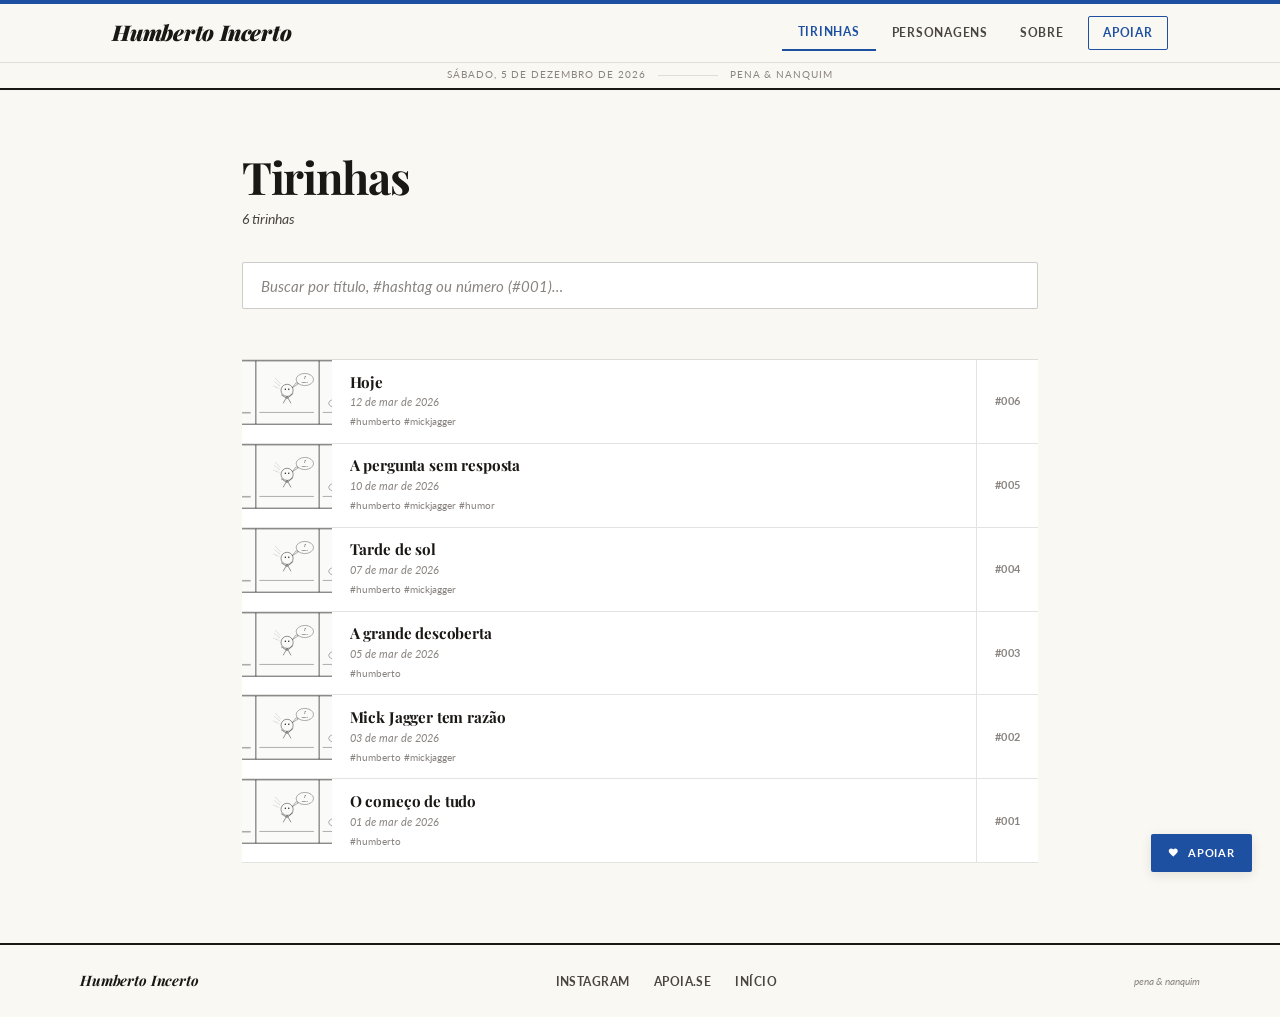
==== commit c9435ee2: "Modernize Humberto Incerto — editorial redesign & new features - Rebranded from generic "Tirinhas" t" ====
--- a/arquivo.html
+++ b/arquivo.html
@@ -3,31 +3,32 @@
 <head>
   <meta charset="UTF-8">
   <meta name="viewport" content="width=device-width, initial-scale=1.0">
-  <meta name="description" content="Arquivo de todas as tirinhas publicadas.">
-  <title>Arquivo — Tirinhas</title>
+  <meta name="description" content="Todas as tirinhas de Humberto Incerto publicadas até hoje.">
+  <title>Tirinhas — Humberto Incerto</title>
   <link rel="preconnect" href="https://fonts.googleapis.com">
   <link rel="preconnect" href="https://fonts.gstatic.com" crossorigin>
-  <link href="https://fonts.googleapis.com/css2?family=Inter:ital,wght@0,300;0,400;0,500;0,600;0,700;1,400&display=swap" rel="stylesheet">
+  <link href="https://fonts.googleapis.com/css2?family=Playfair+Display:ital,wght@0,400;0,700;0,900;1,400;1,700&family=Lato:ital,wght@0,300;0,400;0,700;1,300;1,400&display=swap" rel="stylesheet">
   <link rel="stylesheet" href="css/style.css">
 </head>
 <body data-page="archive">
 
   <!-- ── Header / Masthead ── -->
   <header class="site-header" role="banner">
-    <div class="header-top-bar"></div>
     <div class="header-inner">
-      <a href="index.html" class="site-logo" aria-label="Ir para a tirinha mais recente">
-        Tirinhas
+      <a href="index.html" class="site-logo" aria-label="Humberto Incerto — página inicial">
+        Humberto Incerto
       </a>
       <nav class="site-nav" aria-label="Navegação principal">
+        <a href="arquivo.html" class="nav-link active" aria-current="page">Tirinhas</a>
         <a href="personagens.html" class="nav-link">Personagens</a>
-        <a href="arquivo.html" class="nav-link active" aria-current="page">Arquivo</a>
+        <a href="sobre.html" class="nav-link">Sobre</a>
+        <a href="https://apoia.se/humbertoincerto" class="nav-link nav-apoiar" target="_blank" rel="noopener noreferrer">Apoiar</a>
       </nav>
     </div>
     <div class="header-dateline">
       <span id="header-date"></span>
       <span class="header-dateline-rule"></span>
-      <span>dia sim, dia não</span>
+      <span>pena &amp; nanquim</span>
     </div>
   </header>
 
@@ -37,7 +38,7 @@
 
       <!-- Cabeçalho da página -->
       <div class="page-header">
-        <h1>Arquivo</h1>
+        <h1>Tirinhas</h1>
         <p class="page-subtitle" id="archive-total"></p>
       </div>
 
@@ -53,7 +54,7 @@
           type="search"
           id="archive-search"
           class="archive-search"
-          placeholder="Buscar por título, #hashtag ou número (#001)..."
+          placeholder="Buscar por título, #hashtag ou número (#001)…"
           aria-label="Pesquisar tirinhas"
           autocomplete="off"
         >
@@ -68,7 +69,7 @@
         <button type="button" id="page-prev" class="pagination-btn disabled" aria-label="Página anterior">
           ← Anterior
         </button>
-        <span id="page-info" class="pagination-info">Pág. 1 / 1</span>
+        <span id="page-info" class="pagination-info"></span>
         <button type="button" id="page-next" class="pagination-btn" aria-label="Próxima página">
           Próxima →
         </button>
@@ -77,10 +78,31 @@
     </div><!-- /.archive-page -->
   </main>
 
+  <!-- ── Botão fixo de apoio ── -->
+  <a
+    href="https://apoia.se/humbertoincerto"
+    class="apoiar-btn"
+    target="_blank"
+    rel="noopener noreferrer"
+    aria-label="Apoiar Humberto Incerto no Apoia.se"
+  >
+    <svg viewBox="0 0 16 16" fill="currentColor" aria-hidden="true">
+      <path d="M8 13.5l-1.1-1C3 9.1 1 7.3 1 5.2 1 3.4 2.4 2 4.2 2c1 0 2 .5 2.8 1.3.8-.8 1.8-1.3 2.8-1.3C11.6 2 13 3.4 13 5.2c0 2.1-2 3.9-5.9 7.3L8 13.5z"/>
+    </svg>
+    Apoiar
+  </a>
+
   <!-- ── Footer ── -->
   <footer class="site-footer" role="contentinfo">
-    <span>dia sim, dia não.</span>
-    <a href="index.html" class="footer-back">← última tirinha</a>
+    <div class="footer-inner">
+      <span class="footer-brand">Humberto Incerto</span>
+      <div class="footer-links">
+        <a href="https://instagram.com/humbertoincerto" class="footer-link" target="_blank" rel="noopener noreferrer">Instagram</a>
+        <a href="https://apoia.se/humbertoincerto" class="footer-link" target="_blank" rel="noopener noreferrer">Apoia.se</a>
+        <a href="index.html" class="footer-link">Início</a>
+      </div>
+      <span class="footer-copy">pena &amp; nanquim</span>
+    </div>
   </footer>
 
   <script src="js/app.js"></script>
--- a/css/style.css
+++ b/css/style.css
@@ -1,9 +1,14 @@
 /* =============================================
-   TIRINHAS — CSS
-   Apple-inspired Design · Clean & Modern
+   HUMBERTO INCERTO — CSS
+   Identidade Editorial · Artesanal & Moderno
+   Referências: The New Yorker, Peanuts.com,
+   quadrinistas independentes europeus
    ============================================= */
 
-@import url('https://fonts.googleapis.com/css2?family=Inter:ital,wght@0,300;0,400;0,500;0,600;0,700;1,400&display=swap');
+/* ── Fontes do Google Fonts ──
+   Playfair Display: títulos, logotipo, elementos editoriais
+   Lato: corpo de texto, nav, legendas                        */
+@import url('https://fonts.googleapis.com/css2?family=Playfair+Display:ital,wght@0,400;0,700;0,900;1,400;1,700&family=Lato:ital,wght@0,300;0,400;0,700;1,300;1,400&display=swap');
 
 /* ── Reset & Base ── */
 *, *::before, *::after {
@@ -14,33 +19,43 @@
 
 [hidden] { display: none !important; }
 
+/* ── Variáveis de design ── */
 :root {
-  --bg:             #ffffff;
-  --bg-secondary:   #f5f5f7;
+  /* Paleta principal */
+  --bg:             #faf8f2;   /* creme — fundo principal */
+  --bg-secondary:   #f2efe5;   /* creme mais escuro — cards, hover */
   --bg-card:        #ffffff;
-  --text-primary:   #1d1d1f;
-  --text-secondary: #6e6e73;
-  --text-tertiary:  #86868b;
-  --border-color:   rgba(0, 0, 0, 0.08);
-  --border-medium:  rgba(0, 0, 0, 0.13);
-  --black:          #000000;
-
-  --radius-xs: 6px;
-  --radius-sm: 10px;
-  --radius-md: 14px;
-  --radius-lg: 20px;
-  --radius-xl: 28px;
-
-  --font-body: -apple-system, BlinkMacSystemFont, 'Inter', 'SF Pro Display',
-               'SF Pro Text', 'Helvetica Neue', Arial, sans-serif;
-
-  --transition:      0.25s cubic-bezier(0.25, 0.46, 0.45, 0.94);
-  --transition-fast: 0.15s ease;
-
-  --shadow-sm: 0 1px 3px rgba(0, 0, 0, 0.08), 0 1px 2px rgba(0, 0, 0, 0.05);
-  --shadow-md: 0 4px 16px rgba(0, 0, 0, 0.1),  0 2px 4px rgba(0, 0, 0, 0.06);
-  --shadow-lg: 0 10px 40px rgba(0, 0, 0, 0.12), 0 4px 12px rgba(0, 0, 0, 0.07);
-  --shadow-xl: 0 20px 60px rgba(0, 0, 0, 0.14), 0 8px 20px rgba(0, 0, 0, 0.09);
+  --text-primary:   #1a1814;   /* quase-preto com leve tom quente */
+  --text-secondary: #4a4540;
+  --text-tertiary:  #8a8480;
+  --border-color:   rgba(26, 24, 20, 0.12);
+  --border-medium:  rgba(26, 24, 20, 0.22);
+  --black:          #1a1814;
+
+  /* Azul cobalto — as meias do Humberto */
+  --accent:         #1e50a2;
+  --accent-dark:    #163b7a;
+  --accent-light:   #e8eef8;
+
+  /* Tipografia */
+  --font-serif: 'Playfair Display', Georgia, 'Times New Roman', serif;
+  --font-sans:  'Lato', 'Helvetica Neue', Arial, sans-serif;
+
+  /* Bordas: editorial, angulosas */
+  --radius-xs: 2px;
+  --radius-sm: 3px;
+  --radius-md: 4px;
+  --radius-lg: 4px;
+  --radius-xl: 6px;
+
+  /* Transições */
+  --transition:      0.2s ease;
+  --transition-fast: 0.12s ease;
+
+  /* Sombras: discretas, sem exagero */
+  --shadow-sm: 0 1px 4px rgba(26, 24, 20, 0.08);
+  --shadow-md: 0 3px 12px rgba(26, 24, 20, 0.10);
+  --shadow-lg: 0 6px 24px rgba(26, 24, 20, 0.12);
 }
 
 html {
@@ -50,42 +65,40 @@
 }
 
 body {
-  background-color: var(--bg-secondary);
-  color: var(--text-primary);
-  font-family: var(--font-body);
-  line-height: 1.6;
+  background-color: var(--bg);
+  color: var(--text-primary);
+  font-family: var(--font-sans);
+  line-height: 1.65;
   min-height: 100vh;
   overflow-x: hidden;
 }
 
-/* ── Text selection ── */
+/* Seleção de texto com azul cobalto */
 ::selection {
-  background: rgba(0, 125, 250, 0.15);
-  color: var(--text-primary);
-}
-
-/* ── Header ── */
+  background: rgba(30, 80, 162, 0.18);
+  color: var(--text-primary);
+}
+
+/* ─────────────────────────────────────────────
+   HEADER / MASTHEAD
+   Inspiração: cabeçalho de jornal independente
+   ───────────────────────────────────────────── */
 .site-header {
   position: fixed;
   top: 0;
   left: 0;
   right: 0;
   z-index: 100;
-  background: rgba(255, 255, 255, 0.82);
-  backdrop-filter: saturate(180%) blur(20px);
-  -webkit-backdrop-filter: saturate(180%) blur(20px);
-  border-bottom: 1px solid var(--border-color);
-  animation: headerSlideDown 0.5s ease both;
-}
-
-@keyframes headerSlideDown {
-  from { transform: translateY(-100%); opacity: 0; }
-  to   { transform: translateY(0);     opacity: 1; }
-}
-
-/* Barra superior — oculta no redesign */
-.header-top-bar {
-  display: none;
+  background: var(--bg);
+  border-bottom: 2px solid var(--black);
+}
+
+/* Linha dupla no topo — detalhe gráfico editorial */
+.site-header::before {
+  content: '';
+  display: block;
+  height: 4px;
+  background: var(--accent);
 }
 
 .header-inner {
@@ -93,66 +106,84 @@
   align-items: center;
   justify-content: space-between;
   padding: 0 2rem;
-  height: 54px;
-  max-width: 1200px;
+  height: 58px;
+  max-width: 1120px;
   margin: 0 auto;
 }
 
+/* Logo em serif forte */
 .site-logo {
-  font-family: var(--font-body);
-  font-size: 1.2rem;
-  font-weight: 700;
+  font-family: var(--font-serif);
+  font-size: 1.35rem;
+  font-weight: 900;
   color: var(--text-primary);
   text-decoration: none;
-  letter-spacing: -0.03em;
+  letter-spacing: -0.01em;
   line-height: 1;
-  transition: opacity var(--transition-fast);
-}
-
-.site-logo:hover { opacity: 0.55; }
-
+  transition: color var(--transition-fast);
+  font-style: italic;
+}
+
+.site-logo:hover { color: var(--accent); }
+
+/* Navegação limpa */
 .site-nav {
   display: flex;
-  gap: 0.2rem;
+  gap: 0;
   align-items: center;
 }
 
 .nav-link {
   display: inline-block;
-  font-family: var(--font-body);
-  font-size: 0.83rem;
-  font-weight: 500;
-  letter-spacing: -0.01em;
+  font-family: var(--font-sans);
+  font-size: 0.78rem;
+  font-weight: 700;
+  letter-spacing: 0.06em;
+  text-transform: uppercase;
   text-decoration: none;
   color: var(--text-secondary);
-  padding: 0.4rem 0.9rem;
-  border-radius: var(--radius-sm);
+  padding: 0.45rem 1rem;
+  transition: color var(--transition-fast), background var(--transition-fast);
+}
+
+.nav-link:hover {
+  color: var(--text-primary);
+}
+
+.nav-link.active {
+  color: var(--accent);
+  border-bottom: 2px solid var(--accent);
+}
+
+/* Link "Apoiar" — destaque no nav */
+.nav-link.nav-apoiar {
+  color: var(--accent);
+  border: 1.5px solid var(--accent);
+  border-radius: var(--radius-xs);
+  padding: 0.38rem 0.9rem;
+  margin-left: 0.5rem;
   transition: background var(--transition-fast), color var(--transition-fast);
-  cursor: pointer;
-}
-
-.nav-link:hover {
-  background: rgba(0, 0, 0, 0.06);
-  color: var(--text-primary);
-}
-
-.nav-link.active {
-  background: var(--black);
+}
+
+.nav-link.nav-apoiar:hover {
+  background: var(--accent);
   color: #ffffff;
 }
 
-/* Linha de data abaixo do header */
+/* Dateline abaixo do header — data e tagline */
 .header-dateline {
   display: flex;
   align-items: center;
   justify-content: center;
-  padding: 0.3rem 2rem;
-  font-size: 0.63rem;
-  letter-spacing: 0.05em;
-  color: var(--text-tertiary);
-  text-transform: uppercase;
+  padding: 0.28rem 2rem;
+  font-size: 0.6rem;
+  letter-spacing: 0.1em;
+  color: var(--text-tertiary);
+  text-transform: uppercase;
+  font-family: var(--font-sans);
   font-weight: 400;
   border-top: 1px solid var(--border-color);
+  background: var(--bg);
 }
 
 .header-dateline-rule {
@@ -163,105 +194,103 @@
   max-width: 60px;
 }
 
-/* ── Conteúdo Principal ── */
+/* ─────────────────────────────────────────────
+   LAYOUT PRINCIPAL
+   ───────────────────────────────────────────── */
 .main-content {
-  padding-top: 6.2rem;
+  padding-top: 7rem; /* compensa header fixo + dateline */
   min-height: 100vh;
 }
 
-/* ── Feed de Tirinhas (index.html) ── */
-.feed-page {
-  max-width: 680px;
+/* ─────────────────────────────────────────────
+   PÁGINA INICIAL — Hero + Grid
+   ───────────────────────────────────────────── */
+.home-page {
+  max-width: 1120px;
   margin: 0 auto;
-  padding: 2.5rem 1.5rem 5rem;
-}
-
-/* Artigo individual */
-.feed-comic {
-  margin-bottom: 0;
-}
-
-/* Scroll reveal */
-.feed-comic.reveal {
-  opacity: 0;
-  transform: translateY(24px);
-  transition: opacity 0.6s cubic-bezier(0.25, 0.46, 0.45, 0.94),
-              transform 0.6s cubic-bezier(0.25, 0.46, 0.45, 0.94);
-}
-
-.feed-comic.reveal.revealed {
-  opacity: 1;
-  transform: translateY(0);
-}
-
-.feed-comic:nth-child(1) { transition-delay: 0.05s; }
-.feed-comic:nth-child(2) { transition-delay: 0.1s; }
-.feed-comic:nth-child(3) { transition-delay: 0.15s; }
-.feed-comic:nth-child(4) { transition-delay: 0.2s; }
-.feed-comic:nth-child(5) { transition-delay: 0.25s; }
-.feed-comic:nth-child(6) { transition-delay: 0.3s; }
-
-/* Cabeçalho do comic */
-.feed-comic-header {
-  display: flex;
-  align-items: center;
-  gap: 0.7rem;
-  margin-bottom: 0.8rem;
-}
-
-.feed-comic-num {
+  padding: 2.5rem 2rem 5rem;
+}
+
+/* ── Hero: Tirinha em Destaque ── */
+.hero-section {
+  margin-bottom: 3.5rem;
+  padding-bottom: 3rem;
+  border-bottom: 1px solid var(--border-color);
+  animation: fadeUp 0.5s ease both;
+}
+
+.hero-eyebrow {
+  font-size: 0.6rem;
+  font-weight: 700;
+  letter-spacing: 0.14em;
+  text-transform: uppercase;
+  color: var(--accent);
+  font-family: var(--font-sans);
+  margin-bottom: 0.6rem;
+  display: flex;
+  align-items: center;
+  gap: 0.5rem;
+}
+
+.hero-eyebrow::after {
+  content: '';
+  flex: 1;
+  max-width: 40px;
+  height: 1px;
+  background: var(--accent);
+  opacity: 0.5;
+}
+
+/* Título do hero em serif grande */
+.hero-title {
+  font-family: var(--font-serif);
+  font-size: clamp(1.8rem, 4vw, 2.8rem);
+  font-weight: 700;
+  letter-spacing: -0.02em;
+  line-height: 1.15;
+  color: var(--text-primary);
+  margin-bottom: 0.35rem;
+}
+
+.hero-meta {
+  display: flex;
+  align-items: center;
+  gap: 1rem;
+  margin-bottom: 1.25rem;
+}
+
+.hero-num {
   font-size: 0.65rem;
-  font-weight: 600;
-  letter-spacing: 0.02em;
-  color: var(--text-tertiary);
-  background: rgba(0, 0, 0, 0.06);
-  padding: 0.22rem 0.58rem;
-  border-radius: var(--radius-xs);
-  line-height: 1.4;
-  flex-shrink: 0;
-}
-
-.feed-comic-title {
-  font-size: clamp(1.1rem, 2.5vw, 1.45rem);
-  font-weight: 700;
-  line-height: 1.2;
-  letter-spacing: -0.025em;
-  flex: 1;
-  min-width: 0;
-  color: var(--text-primary);
-}
-
-.feed-comic-date {
+  font-weight: 700;
+  letter-spacing: 0.06em;
+  color: var(--text-tertiary);
+  font-family: var(--font-sans);
+  text-transform: uppercase;
+}
+
+.hero-date {
   font-size: 0.72rem;
   color: var(--text-tertiary);
-  white-space: nowrap;
-  flex-shrink: 0;
-  letter-spacing: -0.01em;
-  font-weight: 400;
-}
-
-/* Frame da imagem — mantém fundo preto */
-.feed-comic-frame {
+  font-family: var(--font-sans);
+  font-style: italic;
+}
+
+/* Frame da tirinha hero */
+.hero-frame {
   position: relative;
-  border-radius: var(--radius-md);
+  background: #000000;
   overflow: hidden;
-  background: #000000;
+  cursor: pointer;
+  border: 1px solid var(--border-medium);
   box-shadow: var(--shadow-md);
-  cursor: zoom-in;
-  transition: box-shadow var(--transition), transform var(--transition);
-}
-
-.feed-comic-frame:hover {
+  transition: box-shadow var(--transition);
+}
+
+.hero-frame:hover {
   box-shadow: var(--shadow-lg);
-  transform: translateY(-3px);
-}
-
-.feed-comic-frame:active {
-  transform: translateY(0);
-  box-shadow: var(--shadow-sm);
-}
-
-.feed-comic-frame img {
+}
+
+.hero-frame img {
   display: block;
   width: 100%;
   height: auto;
@@ -273,7 +302,7 @@
 }
 
 /* Overlay anti-drag */
-.feed-comic-frame::after {
+.hero-frame::after {
   content: '';
   position: absolute;
   inset: 0;
@@ -281,124 +310,257 @@
   background: transparent;
 }
 
+/* Dica de leitura */
+.hero-hint {
+  text-align: right;
+  font-size: 0.6rem;
+  letter-spacing: 0.04em;
+  color: var(--text-tertiary);
+  margin-top: 0.4rem;
+  font-style: italic;
+  font-family: var(--font-sans);
+}
+
+@media (hover: none) {
+  .hero-hint { display: none; }
+}
+
 /* Comentário do autor */
-.feed-comic-comment {
-  margin-top: 1rem;
-  padding: 0.85rem 1.1rem;
-  border-radius: var(--radius-sm);
-  background: rgba(0, 0, 0, 0.04);
-  border-left: 3px solid rgba(0, 0, 0, 0.12);
-  font-style: italic;
-  font-size: 0.88rem;
+.hero-comment {
+  margin-top: 1.1rem;
+  padding: 0.9rem 1.2rem;
+  border-left: 3px solid var(--accent);
+  background: var(--accent-light);
+  font-style: italic;
+  font-size: 0.9rem;
   color: var(--text-secondary);
-  line-height: 1.62;
-}
-
-/* Divisor entre tirinhas */
-.feed-divider {
-  border: none;
-  margin: 2.75rem 0;
-  position: relative;
-  text-align: center;
-  height: 1px;
-  background: var(--border-color);
-  overflow: visible;
-}
-
-.feed-divider::before {
-  content: '· · ·';
-  position: absolute;
-  top: 50%;
-  left: 50%;
-  transform: translate(-50%, -50%);
-  background: var(--bg-secondary);
-  padding: 0 1rem;
+  line-height: 1.65;
+  font-family: var(--font-sans);
+}
+
+/* ── Grid de tirinhas anteriores ── */
+.grid-section {
+  animation: fadeUp 0.5s ease both 0.15s;
+}
+
+.section-heading {
+  font-family: var(--font-serif);
+  font-size: 1rem;
+  font-weight: 700;
+  letter-spacing: -0.01em;
+  color: var(--text-primary);
+  margin-bottom: 1.5rem;
+  padding-bottom: 0.75rem;
+  border-bottom: 1px solid var(--border-color);
+  display: flex;
+  align-items: center;
+  justify-content: space-between;
+}
+
+.section-heading a {
+  font-family: var(--font-sans);
+  font-size: 0.7rem;
+  font-weight: 700;
+  letter-spacing: 0.06em;
+  text-transform: uppercase;
+  color: var(--accent);
+  text-decoration: none;
+  transition: opacity var(--transition-fast);
+}
+
+.section-heading a:hover { opacity: 0.7; }
+
+/* Grade de 3 colunas */
+.strips-grid {
+  display: grid;
+  grid-template-columns: repeat(3, 1fr);
+  gap: 1.5rem;
+}
+
+/* Card da grade */
+.strip-card {
+  background: var(--bg-card);
+  border: 1px solid var(--border-color);
+  cursor: pointer;
+  transition: transform var(--transition), box-shadow var(--transition),
+              border-color var(--transition);
+  text-decoration: none;
+  color: var(--text-primary);
+  display: block;
+}
+
+.strip-card:hover {
+  transform: translateY(-3px);
+  box-shadow: var(--shadow-md);
+  border-color: var(--border-medium);
+}
+
+.strip-card:active {
+  transform: translateY(0);
+}
+
+.strip-card-img {
+  aspect-ratio: 3 / 1.1;
+  overflow: hidden;
+  background: #000;
+  border-bottom: 1px solid var(--border-color);
+}
+
+.strip-card-img img {
+  width: 100%;
+  height: 100%;
+  object-fit: cover;
+  display: block;
+  pointer-events: none;
+  user-select: none;
+  -webkit-user-drag: none;
+  transition: opacity var(--transition);
+}
+
+.strip-card:hover .strip-card-img img {
+  opacity: 0.7;
+}
+
+.strip-card-body {
+  padding: 0.85rem 1rem 1rem;
+}
+
+.strip-card-num {
   font-size: 0.6rem;
-  color: var(--text-tertiary);
-  letter-spacing: 0.35em;
-}
-
-/* Dica "clique para ampliar" */
-.feed-comic-hint {
-  text-align: right;
-  font-size: 0.63rem;
+  font-weight: 700;
+  letter-spacing: 0.06em;
+  text-transform: uppercase;
+  color: var(--text-tertiary);
+  font-family: var(--font-sans);
+  margin-bottom: 0.25rem;
+}
+
+.strip-card-title {
+  font-family: var(--font-serif);
+  font-size: 1rem;
+  font-weight: 700;
+  line-height: 1.25;
   letter-spacing: -0.01em;
-  color: var(--text-tertiary);
-  margin-top: 0.45rem;
-  opacity: 0.75;
-  font-weight: 400;
-}
-
-@media (hover: none) {
-  .feed-comic-hint { display: none; }
-}
-
-/* ── Paginação do Feed ── */
-.feed-pagination {
+  color: var(--text-primary);
+  margin-bottom: 0.3rem;
+}
+
+.strip-card-date {
+  font-size: 0.68rem;
+  color: var(--text-tertiary);
+  font-style: italic;
+  font-family: var(--font-sans);
+}
+
+/* Paginação do grid */
+.grid-pagination {
   display: flex;
   align-items: center;
   justify-content: center;
-  gap: 0.5rem;
+  gap: 1rem;
   margin-top: 3rem;
-  padding-top: 2rem;
+  padding-top: 1.5rem;
   border-top: 1px solid var(--border-color);
 }
 
-.feed-page-btn {
-  display: inline-flex;
-  align-items: center;
-  gap: 0.5rem;
-  font-family: var(--font-body);
-  font-size: 0.83rem;
-  font-weight: 500;
-  letter-spacing: -0.01em;
-  color: #ffffff;
-  padding: 0.62rem 1.4rem;
-  border-radius: var(--radius-lg);
-  border: none;
-  background: var(--black);
+.grid-page-btn {
+  font-family: var(--font-sans);
+  font-size: 0.72rem;
+  font-weight: 700;
+  letter-spacing: 0.06em;
+  text-transform: uppercase;
+  color: var(--text-primary);
+  background: none;
+  border: 1.5px solid var(--border-medium);
+  padding: 0.52rem 1.2rem;
   cursor: pointer;
-  transition: background var(--transition-fast), transform var(--transition-fast),
-              opacity var(--transition-fast);
-}
-
-.feed-page-btn:hover {
-  background: #2d2d2d;
-  transform: translateY(-1px);
-}
-
-.feed-page-btn:active {
-  transform: translateY(0);
-  background: #111;
-}
-
-.feed-page-btn:disabled,
-.feed-page-btn.disabled {
+  transition: background var(--transition-fast), color var(--transition-fast),
+              border-color var(--transition-fast);
+}
+
+.grid-page-btn:hover {
+  background: var(--text-primary);
+  color: var(--bg);
+  border-color: var(--text-primary);
+}
+
+.grid-page-btn:disabled,
+.grid-page-btn.disabled {
   opacity: 0.3;
   pointer-events: none;
 }
 
-.feed-page-info {
-  font-size: 0.78rem;
-  color: var(--text-tertiary);
-  padding: 0.62rem 1rem;
-  letter-spacing: -0.01em;
-}
-
-/* ── Lightbox ── */
+.grid-page-info {
+  font-size: 0.72rem;
+  color: var(--text-tertiary);
+  font-family: var(--font-sans);
+}
+
+/* ── Loading state ── */
+.loading-state {
+  display: flex;
+  flex-direction: column;
+  align-items: center;
+  justify-content: center;
+  padding: 5rem 2rem;
+  gap: 1.25rem;
+}
+
+.ink-loader {
+  width: 24px;
+  height: 24px;
+  border: 2px solid var(--border-color);
+  border-top-color: var(--accent);
+  border-radius: 50%;
+  animation: spin 0.8s linear infinite;
+}
+
+@keyframes spin {
+  to { transform: rotate(360deg); }
+}
+
+.loading-text {
+  font-size: 0.65rem;
+  letter-spacing: 0.08em;
+  text-transform: uppercase;
+  color: var(--text-tertiary);
+  font-family: var(--font-sans);
+}
+
+/* ── Error state ── */
+.error-state {
+  text-align: center;
+  padding: 5rem 2rem;
+}
+
+.error-state h2 {
+  font-family: var(--font-serif);
+  font-size: 2rem;
+  font-weight: 700;
+  margin-bottom: 0.75rem;
+  color: var(--text-primary);
+}
+
+.error-state p {
+  color: var(--text-secondary);
+  font-size: 0.9rem;
+}
+
+/* ─────────────────────────────────────────────
+   LIGHTBOX — CARROSSEL DE QUADROS
+   Cada painel da tirinha é uma imagem navegável
+   ───────────────────────────────────────────── */
 .lightbox-overlay {
   position: fixed;
   inset: 0;
-  background: rgba(0, 0, 0, 0.9);
-  backdrop-filter: blur(24px);
-  -webkit-backdrop-filter: blur(24px);
+  background: rgba(10, 8, 5, 0.94);
   z-index: 10000;
   display: flex;
   align-items: center;
   justify-content: center;
   opacity: 0;
   visibility: hidden;
-  transition: opacity 0.3s ease, visibility 0.3s ease;
+  transition: opacity 0.25s ease, visibility 0.25s ease;
 }
 
 .lightbox-overlay.active {
@@ -406,9 +568,19 @@
   visibility: visible;
 }
 
-.lightbox-img-wrap {
+/* Wrapper interno do carrossel */
+.lightbox-inner {
+  position: relative;
+  display: flex;
+  flex-direction: column;
+  align-items: center;
   max-width: 96vw;
   max-height: 96vh;
+}
+
+.lightbox-img-wrap {
+  max-width: 92vw;
+  max-height: 82vh;
   overflow: auto;
   touch-action: pan-x pan-y pinch-zoom;
   display: flex;
@@ -418,8 +590,8 @@
 }
 
 .lightbox-img-wrap img {
-  max-width: 96vw;
-  max-height: 90vh;
+  max-width: 92vw;
+  max-height: 80vh;
   width: auto;
   height: auto;
   object-fit: contain;
@@ -428,271 +600,173 @@
   user-select: none;
   -webkit-user-select: none;
   -webkit-user-drag: none;
-  border-radius: var(--radius-md);
-  animation: lightboxZoomIn 0.3s cubic-bezier(0.25, 0.46, 0.45, 0.94) both;
-}
-
-@keyframes lightboxZoomIn {
-  from { transform: scale(0.9); opacity: 0; }
-  to   { transform: scale(1);   opacity: 1; }
-}
-
+  animation: lightboxIn 0.2s ease both;
+}
+
+@keyframes lightboxIn {
+  from { opacity: 0; transform: scale(0.97); }
+  to   { opacity: 1; transform: scale(1); }
+}
+
+/* Botão fechar */
 .lightbox-close {
   position: fixed;
   top: 1.25rem;
   right: 1.25rem;
-  width: 36px;
-  height: 36px;
-  background: rgba(255, 255, 255, 0.14);
-  backdrop-filter: blur(10px);
-  -webkit-backdrop-filter: blur(10px);
-  border: 1px solid rgba(255, 255, 255, 0.18);
+  width: 34px;
+  height: 34px;
+  background: rgba(255, 255, 255, 0.1);
+  border: 1px solid rgba(255, 255, 255, 0.2);
   border-radius: 50%;
   color: #ffffff;
-  font-size: 1rem;
+  font-size: 0.85rem;
   display: flex;
   align-items: center;
   justify-content: center;
   cursor: pointer;
   z-index: 10001;
   transition: background var(--transition-fast);
+  font-family: var(--font-sans);
 }
 
 .lightbox-close:hover {
-  background: rgba(255, 255, 255, 0.24);
-}
-
+  background: rgba(255, 255, 255, 0.22);
+}
+
+/* Controles de navegação dos quadros */
+.lightbox-controls {
+  display: flex;
+  align-items: center;
+  gap: 1.25rem;
+  margin-top: 1.25rem;
+}
+
+.lightbox-btn {
+  font-family: var(--font-sans);
+  font-size: 0.7rem;
+  font-weight: 700;
+  letter-spacing: 0.08em;
+  text-transform: uppercase;
+  color: rgba(255, 255, 255, 0.7);
+  background: rgba(255, 255, 255, 0.08);
+  border: 1px solid rgba(255, 255, 255, 0.15);
+  padding: 0.45rem 1rem;
+  cursor: pointer;
+  transition: color var(--transition-fast), background var(--transition-fast);
+}
+
+.lightbox-btn:hover {
+  color: #ffffff;
+  background: rgba(255, 255, 255, 0.16);
+}
+
+.lightbox-btn:disabled {
+  opacity: 0.25;
+  pointer-events: none;
+}
+
+/* Contador "quadro 1 / 3" */
+.lightbox-counter {
+  font-size: 0.65rem;
+  letter-spacing: 0.08em;
+  color: rgba(255, 255, 255, 0.45);
+  font-family: var(--font-sans);
+  text-transform: uppercase;
+  min-width: 60px;
+  text-align: center;
+}
+
+/* Título da tirinha no lightbox */
+.lightbox-title {
+  font-family: var(--font-serif);
+  font-size: 0.85rem;
+  font-weight: 700;
+  color: rgba(255, 255, 255, 0.6);
+  text-align: center;
+  margin-top: 0.5rem;
+  font-style: italic;
+}
+
+/* Caption discreta */
 .lightbox-caption {
   position: fixed;
-  bottom: 1.5rem;
+  bottom: 1.25rem;
   left: 50%;
   transform: translateX(-50%);
-  font-size: 0.62rem;
-  letter-spacing: 0.08em;
-  text-transform: uppercase;
-  color: rgba(255, 255, 255, 0.38);
+  font-size: 0.58rem;
+  letter-spacing: 0.1em;
+  text-transform: uppercase;
+  color: rgba(255, 255, 255, 0.28);
   white-space: nowrap;
   pointer-events: none;
-}
-
-/* ── Leitor legado (não usado no feed principal) ── */
-.comic-reader {
-  max-width: 960px;
+  font-family: var(--font-sans);
+}
+
+/* ─────────────────────────────────────────────
+   PÁGINA DE ARQUIVO — Lista de Tirinhas
+   ───────────────────────────────────────────── */
+.archive-page {
+  max-width: 860px;
   margin: 0 auto;
   padding: 2.5rem 2rem 5rem;
 }
 
-.comic-header {
-  display: flex;
-  align-items: baseline;
-  justify-content: space-between;
-  gap: 1rem;
-  margin-bottom: 1rem;
-  padding-bottom: 0.75rem;
-  border-bottom: 1px solid var(--border-color);
-}
-
-.comic-title {
-  font-size: clamp(1.5rem, 4vw, 2.25rem);
-  font-weight: 700;
-  line-height: 1.2;
-  letter-spacing: -0.035em;
-}
-
-.comic-date {
-  font-size: 0.78rem;
-  color: var(--text-tertiary);
-  white-space: nowrap;
-  flex-shrink: 0;
-  letter-spacing: -0.01em;
-}
-
-.comic-frame {
-  position: relative;
-  border-radius: var(--radius-lg);
-  overflow: hidden;
-  background: #000000;
-  box-shadow: var(--shadow-md);
-  cursor: zoom-in;
-}
-
-.comic-frame img,
-.comic-frame svg,
-.comic-frame object {
-  display: block;
-  width: 100%;
-  height: auto;
-  max-height: 68vh;
-  object-fit: contain;
-  pointer-events: none;
-  user-select: none;
-  -webkit-user-select: none;
-  -webkit-user-drag: none;
-}
-
-.comic-frame::after {
-  content: '';
-  position: absolute;
-  inset: 0;
-  z-index: 2;
-  background: transparent;
-}
-
-.comic-tap-hint {
-  display: none;
-  text-align: center;
-  font-size: 0.65rem;
-  color: var(--text-tertiary);
-  margin-top: 0.5rem;
-}
-
-@media (hover: none) {
-  .comic-tap-hint { display: block; }
-}
-
-.comic-comment {
-  margin-top: 1rem;
-  padding: 0.85rem 1.1rem;
-  border-radius: var(--radius-sm);
-  background: rgba(0, 0, 0, 0.04);
-  border-left: 3px solid rgba(0, 0, 0, 0.12);
-  font-style: italic;
-  font-size: 0.9rem;
+.page-header {
+  margin-bottom: 2rem;
+  animation: fadeUp 0.4s ease both;
+}
+
+@keyframes fadeUp {
+  from { opacity: 0; transform: translateY(16px); }
+  to   { opacity: 1; transform: translateY(0); }
+}
+
+/* Título de página em serif */
+.page-header h1 {
+  font-family: var(--font-serif);
+  font-size: clamp(1.8rem, 5vw, 2.8rem);
+  font-weight: 700;
+  letter-spacing: -0.03em;
+  line-height: 1.1;
+  color: var(--text-primary);
+}
+
+.page-subtitle {
+  margin-top: 0.4rem;
+  font-size: 0.85rem;
   color: var(--text-secondary);
-}
-
-.comic-nav {
-  display: flex;
-  align-items: center;
-  justify-content: space-between;
-  margin-top: 2rem;
-  gap: 1rem;
-}
-
-.nav-btn {
-  display: inline-flex;
-  align-items: center;
-  gap: 0.5rem;
-  font-family: var(--font-body);
-  font-size: 0.83rem;
-  font-weight: 500;
-  color: #ffffff;
-  padding: 0.62rem 1.4rem;
-  border-radius: var(--radius-lg);
-  border: none;
-  background: var(--black);
-  cursor: pointer;
-  transition: background var(--transition-fast), transform var(--transition-fast);
-}
-
-.nav-btn:hover {
-  background: #2d2d2d;
-  transform: translateY(-1px);
-}
-
-.nav-btn:active {
-  transform: translateY(0);
-  background: #111;
-}
-
-.nav-btn:disabled,
-.nav-btn.disabled {
-  opacity: 0.3;
-  pointer-events: none;
-}
-
-.nav-btn .arrow { font-size: 1rem; }
-
-.comic-counter {
-  font-size: 0.75rem;
-  color: var(--text-tertiary);
-  letter-spacing: -0.01em;
-}
-
-/* Transições legado */
-.comic-frame.slide-out-left  { animation: slideOutLeft  0.2s ease both; }
-.comic-frame.slide-out-right { animation: slideOutRight 0.2s ease both; }
-.comic-frame.slide-in-left   { animation: slideInLeft   0.2s ease both; }
-.comic-frame.slide-in-right  { animation: slideInRight  0.2s ease both; }
-
-@keyframes slideOutLeft  { to   { transform: translateX(-6%); opacity: 0; } }
-@keyframes slideOutRight { to   { transform: translateX(6%);  opacity: 0; } }
-@keyframes slideInLeft   { from { transform: translateX(5%);  opacity: 0; } to { transform: translateX(0); opacity: 1; } }
-@keyframes slideInRight  { from { transform: translateX(-5%); opacity: 0; } to { transform: translateX(0); opacity: 1; } }
-
-.comic-header.fade-update,
-.comic-comment.fade-update {
-  animation: fadeRefresh 0.2s ease both;
-}
-
-@keyframes fadeRefresh {
-  from { opacity: 0.3; }
-  to   { opacity: 1; }
-}
-
-/* ── Página de Arquivo ── */
-.archive-page {
-  max-width: 960px;
-  margin: 0 auto;
-  padding: 2.5rem 2rem 5rem;
-}
-
-.page-header {
-  margin-bottom: 2.25rem;
-  animation: fadeUp 0.5s cubic-bezier(0.25, 0.46, 0.45, 0.94) both 0.1s;
-}
-
-@keyframes fadeUp {
-  from { opacity: 0; transform: translateY(18px); }
-  to   { opacity: 1; transform: translateY(0); }
-}
-
-.page-header h1 {
-  font-size: clamp(2rem, 5vw, 3.2rem);
-  font-weight: 700;
-  letter-spacing: -0.045em;
-  line-height: 1.05;
-  color: var(--text-primary);
-}
-
-.page-subtitle {
-  margin-top: 0.45rem;
-  font-size: 0.9rem;
-  color: var(--text-secondary);
-  letter-spacing: -0.01em;
-  font-weight: 400;
+  font-style: italic;
+  font-family: var(--font-sans);
 }
 
 /* Barra de pesquisa */
 .archive-search-wrap {
   margin-bottom: 1.75rem;
-  animation: fadeUp 0.5s cubic-bezier(0.25, 0.46, 0.45, 0.94) both 0.15s;
+  animation: fadeUp 0.4s ease both 0.1s;
 }
 
 .archive-search {
   width: 100%;
-  padding: 0.9rem 1.25rem;
-  border-radius: var(--radius-md);
-  border: 1px solid var(--border-medium);
+  padding: 0.85rem 1.1rem;
+  border: 1.5px solid var(--border-medium);
   background: var(--bg-card);
-  font-family: var(--font-body);
-  font-size: 0.95rem;
+  font-family: var(--font-sans);
+  font-size: 0.92rem;
   color: var(--text-primary);
   outline: none;
-  letter-spacing: -0.01em;
-  transition: box-shadow var(--transition), border-color var(--transition);
-  box-shadow: var(--shadow-sm);
+  transition: border-color var(--transition);
+  border-radius: var(--radius-xs);
   -webkit-appearance: none;
   appearance: none;
 }
 
 .archive-search::placeholder {
   color: var(--text-tertiary);
+  font-style: italic;
 }
 
 .archive-search:focus {
-  border-color: rgba(0, 0, 0, 0.22);
-  box-shadow: 0 0 0 4px rgba(0, 0, 0, 0.07), var(--shadow-sm);
+  border-color: var(--accent);
 }
 
 .archive-search::-webkit-search-cancel-button,
@@ -701,47 +775,44 @@
 }
 
 .archive-search-results {
-  font-size: 0.72rem;
-  color: var(--text-tertiary);
-  letter-spacing: -0.01em;
-  margin-top: 0.55rem;
+  font-size: 0.7rem;
+  color: var(--text-tertiary);
+  font-style: italic;
+  margin-top: 0.5rem;
   min-height: 1.2em;
-}
-
-/* Lista de arquivo */
+  font-family: var(--font-sans);
+}
+
+/* Lista do arquivo */
 .archive-list {
   display: flex;
   flex-direction: column;
-  gap: 0.5rem;
-  animation: fadeUp 0.5s cubic-bezier(0.25, 0.46, 0.45, 0.94) both 0.2s;
+  gap: 0;
+  animation: fadeUp 0.4s ease both 0.15s;
+  border-top: 1px solid var(--border-color);
 }
 
 .archive-item {
   display: grid;
-  grid-template-columns: 100px 1fr auto;
+  grid-template-columns: 90px 1fr auto;
   gap: 0;
   text-decoration: none;
   color: var(--text-primary);
   background: var(--bg-card);
-  border-radius: var(--radius-md);
-  border: 1px solid var(--border-color);
-  box-shadow: var(--shadow-sm);
-  transition: box-shadow var(--transition), transform var(--transition),
-              background var(--transition), color var(--transition);
+  border-bottom: 1px solid var(--border-color);
+  transition: background var(--transition-fast), color var(--transition-fast);
   overflow: hidden;
   cursor: pointer;
 }
 
 .archive-item:hover {
-  background: var(--black);
+  background: var(--text-primary);
   color: #ffffff;
-  transform: translateY(-2px);
-  box-shadow: var(--shadow-lg);
 }
 
 .archive-item-img {
-  width: 100px;
-  height: 70px;
+  width: 90px;
+  height: 65px;
   overflow: hidden;
   flex-shrink: 0;
   background: #000;
@@ -760,7 +831,7 @@
 }
 
 .archive-item-body {
-  padding: 0.85rem 1.1rem;
+  padding: 0.8rem 1.1rem;
   display: flex;
   flex-direction: column;
   justify-content: center;
@@ -768,20 +839,22 @@
 }
 
 .archive-item-title {
+  font-family: var(--font-serif);
   font-size: 0.95rem;
-  font-weight: 600;
-  line-height: 1.3;
+  font-weight: 700;
+  line-height: 1.25;
   white-space: nowrap;
   overflow: hidden;
   text-overflow: ellipsis;
-  letter-spacing: -0.015em;
+  letter-spacing: -0.01em;
 }
 
 .archive-item-date {
-  font-size: 0.72rem;
-  color: var(--text-tertiary);
-  letter-spacing: -0.01em;
-  margin-top: 0.15rem;
+  font-size: 0.7rem;
+  color: var(--text-tertiary);
+  font-style: italic;
+  margin-top: 0.12rem;
+  font-family: var(--font-sans);
 }
 
 .archive-item:hover .archive-item-date {
@@ -789,10 +862,10 @@
 }
 
 .archive-item-hashtags {
-  font-size: 0.65rem;
-  color: var(--text-tertiary);
-  margin-top: 0.15rem;
-  opacity: 0.7;
+  font-size: 0.62rem;
+  color: var(--text-tertiary);
+  margin-top: 0.1rem;
+  font-family: var(--font-sans);
 }
 
 .archive-item:hover .archive-item-hashtags {
@@ -800,20 +873,21 @@
 }
 
 .archive-item-num {
-  padding: 0 1rem;
-  display: flex;
-  align-items: center;
-  font-size: 0.72rem;
+  padding: 0 1.1rem;
+  display: flex;
+  align-items: center;
+  font-size: 0.7rem;
   color: var(--text-tertiary);
   white-space: nowrap;
-  font-weight: 600;
-  letter-spacing: -0.01em;
+  font-weight: 700;
+  letter-spacing: 0.04em;
   border-left: 1px solid var(--border-color);
+  font-family: var(--font-sans);
 }
 
 .archive-item:hover .archive-item-num {
-  color: rgba(255, 255, 255, 0.5);
-  border-left-color: rgba(255, 255, 255, 0.12);
+  color: rgba(255, 255, 255, 0.4);
+  border-left-color: rgba(255, 255, 255, 0.1);
 }
 
 /* Paginação do arquivo */
@@ -821,35 +895,28 @@
   display: flex;
   align-items: center;
   justify-content: center;
-  gap: 0.5rem;
+  gap: 1rem;
   margin-top: 2.5rem;
 }
 
 .pagination-btn {
-  display: inline-flex;
-  align-items: center;
-  gap: 0.4rem;
-  font-family: var(--font-body);
-  font-size: 0.83rem;
-  font-weight: 500;
-  letter-spacing: -0.01em;
-  color: #ffffff;
-  padding: 0.58rem 1.3rem;
-  border-radius: var(--radius-lg);
-  border: none;
-  background: var(--black);
+  font-family: var(--font-sans);
+  font-size: 0.7rem;
+  font-weight: 700;
+  letter-spacing: 0.06em;
+  text-transform: uppercase;
+  color: var(--text-primary);
+  background: none;
+  border: 1.5px solid var(--border-medium);
+  padding: 0.52rem 1.2rem;
   cursor: pointer;
-  transition: background var(--transition-fast), transform var(--transition-fast);
+  transition: background var(--transition-fast), color var(--transition-fast);
 }
 
 .pagination-btn:hover {
-  background: #2d2d2d;
-  transform: translateY(-1px);
-}
-
-.pagination-btn:active {
-  transform: translateY(0);
-  background: #111;
+  background: var(--text-primary);
+  color: var(--bg);
+  border-color: var(--text-primary);
 }
 
 .pagination-btn:disabled,
@@ -859,74 +926,68 @@
 }
 
 .pagination-info {
-  font-size: 0.78rem;
-  color: var(--text-tertiary);
-  padding: 0.58rem 1rem;
-  letter-spacing: -0.01em;
-}
-
-/* ── Página de Personagens ── */
+  font-size: 0.72rem;
+  color: var(--text-tertiary);
+  font-family: var(--font-sans);
+}
+
+/* ─────────────────────────────────────────────
+   PÁGINA DE PERSONAGENS
+   ───────────────────────────────────────────── */
 .characters-page {
-  max-width: 960px;
+  max-width: 1000px;
   margin: 0 auto;
   padding: 2.5rem 2rem 5rem;
 }
 
+/* Grid de personagens — 3 colunas */
 .characters-grid {
   display: grid;
   grid-template-columns: repeat(3, 1fr);
   gap: 1.25rem;
-  animation: fadeUp 0.5s cubic-bezier(0.25, 0.46, 0.45, 0.94) both 0.15s;
-}
-
-/* Cards de personagens — mantém fundo preto no hover */
+  animation: fadeUp 0.4s ease both 0.1s;
+}
+
+/* Card de personagem */
 .character-card {
   background: var(--bg-card);
-  border-radius: var(--radius-lg);
   border: 1px solid var(--border-color);
-  box-shadow: var(--shadow-sm);
   overflow: hidden;
   text-decoration: none;
   color: var(--text-primary);
   display: block;
   cursor: pointer;
-  transition: box-shadow var(--transition), transform var(--transition),
+  transition: transform var(--transition), box-shadow var(--transition),
               background var(--transition), color var(--transition);
 }
 
 .character-card:hover {
-  background: var(--black);
+  background: var(--text-primary);
   color: #ffffff;
-  transform: translateY(-5px);
-  box-shadow: var(--shadow-xl);
-}
-
-.character-card:active {
-  transform: translateY(-1px);
-  box-shadow: var(--shadow-md);
+  transform: translateY(-4px);
+  box-shadow: var(--shadow-lg);
 }
 
 .character-card:hover .character-alias,
 .character-card:hover .character-desc {
-  color: rgba(255, 255, 255, 0.6);
+  color: rgba(255, 255, 255, 0.55);
 }
 
 .character-card:hover .character-alias {
-  border-bottom-color: rgba(255, 255, 255, 0.1);
+  border-bottom-color: rgba(255, 255, 255, 0.12);
 }
 
 .character-card:hover .character-trait {
-  border-color: rgba(255, 255, 255, 0.18);
+  border-color: rgba(255, 255, 255, 0.2);
   color: rgba(255, 255, 255, 0.6);
   background: rgba(255, 255, 255, 0.07);
 }
 
-.character-card:hover .character-debut,
-.character-card:hover .character-debut a {
-  color: rgba(255, 255, 255, 0.48);
-}
-
-/* Imagem do personagem — fundo preto */
+.character-card:hover .character-debut {
+  color: rgba(255, 255, 255, 0.45);
+}
+
+/* Imagem do personagem */
 .character-card-img {
   width: 100%;
   aspect-ratio: 1 / 1;
@@ -948,13 +1009,15 @@
 
 .character-card:hover .character-card-img img {
   transform: scale(1.04);
-  opacity: 0.65;
+  opacity: 0.55;
 }
 
 .character-card-img .char-placeholder {
-  font-size: 3.5rem;
-  opacity: 0.2;
+  font-size: 4rem;
+  opacity: 0.15;
   user-select: none;
+  color: #ffffff;
+  font-family: var(--font-serif);
 }
 
 .character-card-body {
@@ -962,67 +1025,65 @@
 }
 
 .character-name {
-  font-size: 1.08rem;
-  font-weight: 700;
-  letter-spacing: -0.025em;
+  font-family: var(--font-serif);
+  font-size: 1.05rem;
+  font-weight: 700;
+  letter-spacing: -0.015em;
   line-height: 1.2;
 }
 
 .character-alias {
-  font-size: 0.7rem;
-  color: var(--text-tertiary);
-  letter-spacing: 0.01em;
-  margin-top: 0.18rem;
-  margin-bottom: 0.75rem;
+  font-size: 0.68rem;
+  color: var(--text-tertiary);
+  letter-spacing: 0.02em;
+  font-style: italic;
+  margin-top: 0.15rem;
+  margin-bottom: 0.8rem;
   padding-bottom: 0.65rem;
   border-bottom: 1px solid var(--border-color);
+  font-family: var(--font-sans);
 }
 
 .character-desc {
   font-size: 0.85rem;
-  line-height: 1.55;
+  line-height: 1.6;
   color: var(--text-secondary);
   margin-bottom: 0.9rem;
+  font-family: var(--font-sans);
 }
 
 .character-traits {
   display: flex;
   flex-wrap: wrap;
-  gap: 0.35rem;
-  margin-bottom: 0.9rem;
+  gap: 0.3rem;
+  margin-bottom: 0.85rem;
 }
 
 .character-trait {
-  font-size: 0.65rem;
-  font-weight: 500;
-  letter-spacing: 0.01em;
-  padding: 0.24rem 0.62rem;
-  border-radius: var(--radius-xs);
+  font-size: 0.62rem;
+  font-weight: 700;
+  letter-spacing: 0.04em;
+  text-transform: uppercase;
+  padding: 0.2rem 0.55rem;
   border: 1px solid var(--border-medium);
   color: var(--text-secondary);
-  background: var(--bg-secondary);
-  transition: background var(--transition-fast), color var(--transition-fast),
-              border-color var(--transition-fast);
+  background: transparent;
+  font-family: var(--font-sans);
+  transition: all var(--transition-fast);
 }
 
 .character-debut {
-  font-size: 0.7rem;
-  color: var(--text-tertiary);
-  letter-spacing: -0.01em;
-}
-
-.character-debut a {
-  color: var(--text-primary);
-  font-weight: 600;
-  text-decoration: underline;
-  text-underline-offset: 2px;
-}
-
-.character-debut a:hover { opacity: 0.6; }
-
-/* ── Página de Personagem (detalhe) ── */
+  font-size: 0.68rem;
+  color: var(--text-tertiary);
+  font-style: italic;
+  font-family: var(--font-sans);
+}
+
+/* ─────────────────────────────────────────────
+   PÁGINA DE PERSONAGEM — Detalhe individual
+   ───────────────────────────────────────────── */
 .personagem-page {
-  max-width: 960px;
+  max-width: 900px;
   margin: 0 auto;
   padding: 2.5rem 2rem 5rem;
 }
@@ -1031,42 +1092,27 @@
   display: inline-flex;
   align-items: center;
   gap: 0.5rem;
-  font-size: 0.83rem;
-  font-weight: 500;
-  color: var(--text-primary);
+  font-size: 0.72rem;
+  font-weight: 700;
+  letter-spacing: 0.05em;
+  text-transform: uppercase;
+  color: var(--text-secondary);
   text-decoration: none;
-  padding: 0.52rem 1.05rem;
-  border-radius: var(--radius-lg);
-  background: var(--bg-card);
-  border: 1px solid var(--border-color);
-  box-shadow: var(--shadow-sm);
   margin-bottom: 2rem;
-  cursor: pointer;
-  transition: background var(--transition-fast), box-shadow var(--transition-fast),
-              transform var(--transition-fast), color var(--transition-fast);
-}
-
-.personagem-back:hover {
-  background: var(--black);
-  color: #ffffff;
-  box-shadow: var(--shadow-md);
-  transform: translateY(-1px);
-}
-
-.personagem-back:active {
-  transform: translateY(0);
-}
-
-/* Layout do personagem — fundo preto na coluna da imagem */
+  font-family: var(--font-sans);
+  transition: color var(--transition-fast);
+}
+
+.personagem-back:hover { color: var(--accent); }
+
+/* Layout: imagem esquerda, info direita */
 .personagem-layout {
   display: grid;
-  grid-template-columns: 320px 1fr;
+  grid-template-columns: 300px 1fr;
   gap: 0;
-  border-radius: var(--radius-xl);
-  border: 1px solid var(--border-color);
-  box-shadow: var(--shadow-lg);
+  border: 1px solid var(--border-medium);
   overflow: hidden;
-  animation: fadeUp 0.5s cubic-bezier(0.25, 0.46, 0.45, 0.94) both 0.1s;
+  animation: fadeUp 0.4s ease both;
 }
 
 .personagem-img-col {
@@ -1091,93 +1137,103 @@
   display: flex;
   align-items: center;
   justify-content: center;
-  font-size: 7rem;
-  opacity: 0.15;
+  font-size: 6rem;
+  opacity: 0.12;
   user-select: none;
+  color: #ffffff;
+  font-family: var(--font-serif);
 }
 
 .personagem-info-col {
-  padding: 2.5rem 2.25rem;
+  padding: 2.25rem 2rem;
   background: var(--bg-card);
+  border-left: 1px solid var(--border-color);
 }
 
 .personagem-nome {
-  font-size: clamp(1.75rem, 4vw, 2.75rem);
-  font-weight: 700;
-  letter-spacing: -0.045em;
-  line-height: 1.05;
-  margin-bottom: 0.3rem;
+  font-family: var(--font-serif);
+  font-size: clamp(1.5rem, 4vw, 2.5rem);
+  font-weight: 700;
+  letter-spacing: -0.03em;
+  line-height: 1.1;
+  margin-bottom: 0.25rem;
   color: var(--text-primary);
 }
 
 .personagem-apelido {
-  font-size: 0.83rem;
-  color: var(--text-tertiary);
-  letter-spacing: -0.01em;
+  font-size: 0.8rem;
+  color: var(--text-tertiary);
+  font-style: italic;
   margin-bottom: 1.5rem;
-  padding-bottom: 1.25rem;
+  padding-bottom: 1.2rem;
   border-bottom: 1px solid var(--border-color);
+  font-family: var(--font-sans);
 }
 
 .personagem-section-label {
-  font-size: 0.63rem;
-  font-weight: 600;
-  letter-spacing: 0.08em;
+  font-size: 0.6rem;
+  font-weight: 700;
+  letter-spacing: 0.1em;
   text-transform: uppercase;
   color: var(--text-tertiary);
   margin-bottom: 0.5rem;
-  margin-top: 1.5rem;
+  margin-top: 1.4rem;
+  font-family: var(--font-sans);
 }
 
 .personagem-descricao {
-  font-size: 0.95rem;
-  line-height: 1.7;
+  font-size: 0.92rem;
+  line-height: 1.72;
   color: var(--text-secondary);
+  font-family: var(--font-sans);
 }
 
 .personagem-traits {
   display: flex;
   flex-wrap: wrap;
-  gap: 0.4rem;
+  gap: 0.35rem;
   margin-top: 0.4rem;
 }
 
 .personagem-trait {
-  font-size: 0.65rem;
-  font-weight: 500;
-  letter-spacing: 0.01em;
-  padding: 0.28rem 0.7rem;
-  border-radius: var(--radius-xs);
+  font-size: 0.62rem;
+  font-weight: 700;
+  letter-spacing: 0.04em;
+  text-transform: uppercase;
+  padding: 0.22rem 0.62rem;
   border: 1px solid var(--border-medium);
   color: var(--text-secondary);
-  background: var(--bg-secondary);
+  background: transparent;
+  font-family: var(--font-sans);
 }
 
 .personagem-hashtag {
   margin-top: 0.75rem;
-  font-size: 0.75rem;
-  color: var(--text-tertiary);
-  letter-spacing: -0.01em;
-  font-style: italic;
+  font-size: 0.72rem;
+  color: var(--accent);
+  font-style: italic;
+  font-family: var(--font-sans);
 }
 
 .personagem-debut {
   margin-top: 1.75rem;
-  padding-top: 1.25rem;
+  padding-top: 1.2rem;
   border-top: 1px solid var(--border-color);
-  font-size: 0.75rem;
-  color: var(--text-tertiary);
-  letter-spacing: -0.01em;
+  font-size: 0.72rem;
+  color: var(--text-tertiary);
+  font-style: italic;
+  font-family: var(--font-sans);
 }
 
 .personagem-debut a {
-  color: var(--text-primary);
-  font-weight: 600;
-  text-decoration: underline;
-  text-underline-offset: 2px;
-}
-
-.personagem-debut a:hover { opacity: 0.6; }
+  color: var(--accent);
+  font-weight: 700;
+  text-decoration: none;
+  border-bottom: 1px solid var(--accent-light);
+  transition: opacity var(--transition-fast);
+}
+
+.personagem-debut a:hover { opacity: 0.7; }
 
 .personagem-not-found {
   text-align: center;
@@ -1185,144 +1241,208 @@
 }
 
 .personagem-not-found h2 {
+  font-family: var(--font-serif);
   font-size: 1.75rem;
   font-weight: 700;
-  letter-spacing: -0.035em;
   margin-bottom: 0.75rem;
 }
 
 .personagem-not-found a {
-  color: var(--text-primary);
-  font-weight: 600;
+  color: var(--accent);
   font-size: 0.85rem;
-}
-
-/* ── Loading state ── */
-.loading-state {
-  display: flex;
-  flex-direction: column;
-  align-items: center;
-  justify-content: center;
-  padding: 5rem 2rem;
-  gap: 1.25rem;
-}
-
-.ink-loader {
-  width: 28px;
-  height: 28px;
-  border: 2.5px solid rgba(0, 0, 0, 0.1);
-  border-top-color: var(--text-primary);
-  border-radius: 50%;
-  animation: spin 0.7s linear infinite;
-}
-
-@keyframes spin {
-  to { transform: rotate(360deg); }
-}
-
-.loading-text {
-  font-size: 0.7rem;
-  letter-spacing: 0.05em;
-  text-transform: uppercase;
-  color: var(--text-tertiary);
-  font-weight: 500;
-}
-
-/* ── Error state ── */
-.error-state {
-  text-align: center;
-  padding: 5rem 2rem;
-}
-
-.error-state h2 {
-  font-size: 2rem;
-  font-weight: 700;
-  letter-spacing: -0.04em;
-  margin-bottom: 0.75rem;
-}
-
-.error-state p {
+  font-weight: 700;
+  text-decoration: none;
+}
+
+/* ─────────────────────────────────────────────
+   PÁGINA SOBRE — Texto editorial
+   ───────────────────────────────────────────── */
+.sobre-page {
+  max-width: 680px;
+  margin: 0 auto;
+  padding: 2.5rem 2rem 5rem;
+  animation: fadeUp 0.4s ease both;
+}
+
+.sobre-page h1 {
+  font-family: var(--font-serif);
+  font-size: clamp(1.8rem, 5vw, 2.8rem);
+  font-weight: 700;
+  letter-spacing: -0.03em;
+  line-height: 1.1;
+  margin-bottom: 0.35rem;
+}
+
+.sobre-intro {
+  font-size: 1.05rem;
   color: var(--text-secondary);
+  font-style: italic;
+  margin-bottom: 2.5rem;
+  padding-bottom: 1.75rem;
+  border-bottom: 1px solid var(--border-color);
+  font-family: var(--font-sans);
+  line-height: 1.7;
+}
+
+.sobre-section {
+  margin-bottom: 2rem;
+}
+
+.sobre-section h2 {
+  font-family: var(--font-serif);
+  font-size: 1.15rem;
+  font-weight: 700;
+  margin-bottom: 0.65rem;
+  letter-spacing: -0.01em;
+}
+
+.sobre-section p {
+  font-size: 0.95rem;
+  line-height: 1.78;
+  color: var(--text-secondary);
+  font-family: var(--font-sans);
+  margin-bottom: 0.85rem;
+}
+
+.sobre-section p:last-child { margin-bottom: 0; }
+
+.sobre-section a {
+  color: var(--accent);
+  text-decoration: none;
+  border-bottom: 1px solid var(--accent-light);
+  transition: opacity var(--transition-fast);
+}
+
+.sobre-section a:hover { opacity: 0.7; }
+
+.sobre-divider {
+  border: none;
+  border-top: 1px solid var(--border-color);
+  margin: 2rem 0;
+}
+
+/* ─────────────────────────────────────────────
+   BOTÃO FIXO DE APOIO
+   Discreto, canto inferior direito
+   ───────────────────────────────────────────── */
+.apoiar-btn {
+  position: fixed;
+  bottom: 1.75rem;
+  right: 1.75rem;
+  z-index: 200;
+  display: inline-flex;
+  align-items: center;
+  gap: 0.5rem;
+  font-family: var(--font-sans);
+  font-size: 0.68rem;
+  font-weight: 700;
+  letter-spacing: 0.06em;
+  text-transform: uppercase;
+  text-decoration: none;
+  color: #ffffff;
+  background: var(--accent);
+  padding: 0.62rem 1.1rem;
+  border-radius: var(--radius-xs);
+  box-shadow: var(--shadow-md);
+  transition: background var(--transition-fast), transform var(--transition-fast),
+              box-shadow var(--transition-fast);
+}
+
+.apoiar-btn:hover {
+  background: var(--accent-dark);
+  transform: translateY(-2px);
+  box-shadow: var(--shadow-lg);
+}
+
+.apoiar-btn:active {
+  transform: translateY(0);
+}
+
+.apoiar-btn svg {
+  width: 12px;
+  height: 12px;
+  flex-shrink: 0;
+}
+
+/* ─────────────────────────────────────────────
+   FOOTER
+   ───────────────────────────────────────────── */
+.site-footer {
+  border-top: 2px solid var(--black);
+  padding: 1.5rem 2rem;
+  max-width: 100%;
+  background: var(--bg);
+}
+
+.footer-inner {
+  max-width: 1120px;
+  margin: 0 auto;
+  display: flex;
+  align-items: center;
+  justify-content: space-between;
+  gap: 1rem;
+  flex-wrap: wrap;
+}
+
+.footer-brand {
+  font-family: var(--font-serif);
   font-size: 0.9rem;
-}
-
-/* ── Footer ── */
-.site-footer {
-  border-top: 1px solid var(--border-color);
-  padding: 1.25rem 2rem;
-  display: flex;
-  align-items: center;
-  justify-content: space-between;
-  font-size: 0.75rem;
-  color: var(--text-tertiary);
+  font-weight: 700;
+  font-style: italic;
+  color: var(--text-primary);
   letter-spacing: -0.01em;
-  background: rgba(255, 255, 255, 0.8);
-  backdrop-filter: blur(12px);
-  -webkit-backdrop-filter: blur(12px);
-}
-
-.footer-back {
+}
+
+.footer-links {
+  display: flex;
+  align-items: center;
+  gap: 1.5rem;
+}
+
+.footer-link {
+  font-size: 0.72rem;
+  font-weight: 700;
+  letter-spacing: 0.04em;
+  text-transform: uppercase;
   text-decoration: none;
   color: var(--text-secondary);
-  font-size: 0.78rem;
-  font-weight: 500;
-  letter-spacing: -0.01em;
+  font-family: var(--font-sans);
   transition: color var(--transition-fast);
 }
 
-.footer-back:hover { color: var(--text-primary); }
-
-/* ── Responsivo ── */
-@media (max-width: 768px) {
-  .site-logo { font-size: 1.05rem; }
-
-  .header-inner {
-    padding: 0 1.25rem;
-    height: 50px;
-  }
-
-  .header-dateline {
-    padding: 0.3rem 1.25rem;
-    font-size: 0.6rem;
-  }
-
-  .main-content {
-    padding-top: 5.8rem;
-  }
-
-  .feed-page,
-  .comic-reader,
-  .archive-page,
-  .characters-page {
-    padding: 1.75rem 1.25rem 4rem;
-  }
-
-  .feed-comic-header {
-    flex-wrap: wrap;
-    gap: 0.4rem;
-  }
-
-  .feed-comic-date {
-    width: 100%;
-    order: 3;
-  }
-
-  .archive-item {
-    grid-template-columns: 80px 1fr;
-  }
-
-  .archive-item-img {
-    width: 80px;
-    height: 60px;
-  }
-
-  .archive-item-num {
-    display: none;
+.footer-link:hover { color: var(--accent); }
+
+.footer-copy {
+  font-size: 0.62rem;
+  color: var(--text-tertiary);
+  font-family: var(--font-sans);
+  font-style: italic;
+}
+
+/* ─────────────────────────────────────────────
+   ANIMAÇÕES DE REVEAL
+   ───────────────────────────────────────────── */
+.reveal {
+  opacity: 0;
+  transform: translateY(20px);
+  transition: opacity 0.5s ease, transform 0.5s ease;
+}
+
+.reveal.revealed {
+  opacity: 1;
+  transform: translateY(0);
+}
+
+/* ─────────────────────────────────────────────
+   RESPONSIVO
+   ───────────────────────────────────────────── */
+@media (max-width: 900px) {
+  .strips-grid {
+    grid-template-columns: repeat(2, 1fr);
   }
 
   .characters-grid {
     grid-template-columns: repeat(2, 1fr);
-    gap: 1rem;
   }
 
   .personagem-layout {
@@ -1337,106 +1457,134 @@
     min-height: 200px;
     max-height: 280px;
   }
-
-  .personagem-img-placeholder {
-    min-height: 200px;
-  }
-
-  .site-footer {
+}
+
+@media (max-width: 768px) {
+  .header-inner {
+    padding: 0 1.25rem;
+    height: 52px;
+  }
+
+  .header-dateline {
+    padding: 0.28rem 1.25rem;
+  }
+
+  .site-logo {
+    font-size: 1.15rem;
+  }
+
+  .nav-link {
+    font-size: 0.7rem;
+    padding: 0.4rem 0.65rem;
+    letter-spacing: 0.04em;
+  }
+
+  .main-content {
+    padding-top: 6.5rem;
+  }
+
+  .home-page,
+  .archive-page,
+  .characters-page,
+  .personagem-page,
+  .sobre-page {
+    padding: 1.75rem 1.25rem 4rem;
+  }
+
+  .archive-item {
+    grid-template-columns: 75px 1fr;
+  }
+
+  .archive-item-img {
+    width: 75px;
+    height: 58px;
+  }
+
+  .archive-item-num {
+    display: none;
+  }
+
+  .footer-inner {
     flex-direction: column;
-    gap: 0.4rem;
-    text-align: center;
-    padding: 1rem 1.25rem;
-  }
-}
-
-@media (max-width: 480px) {
-  .main-content { padding-top: 5.2rem; }
-
-  .nav-link {
-    font-size: 0.78rem;
-    padding: 0.35rem 0.65rem;
-  }
-
-  .nav-btn span:not(.arrow) {
-    display: none;
-  }
-
-  .nav-btn {
-    padding: 0.55rem 0.9rem;
-  }
-
-  .archive-item {
-    grid-template-columns: 70px 1fr;
-  }
-
-  .archive-item-img {
-    width: 70px;
-    height: 56px;
+    align-items: flex-start;
+    gap: 0.75rem;
+  }
+
+  .apoiar-btn {
+    bottom: 1.25rem;
+    right: 1.25rem;
+  }
+}
+
+@media (max-width: 560px) {
+  .strips-grid {
+    grid-template-columns: 1fr;
   }
 
   .characters-grid {
     grid-template-columns: 1fr;
-    gap: 0.85rem;
-  }
-
-  .archive-search {
-    font-size: 0.9rem;
-    padding: 0.78rem 1rem;
-  }
-
-  .feed-page-btn span:not(.arrow) {
+    gap: 1rem;
+  }
+
+  .nav-link span.nav-label {
     display: none;
   }
-}
-
-/* ── Impressão ── */
+
+  .hero-title {
+    font-size: 1.5rem;
+  }
+
+  .main-content {
+    padding-top: 6rem;
+  }
+}
+
+/* ─────────────────────────────────────────────
+   IMPRESSÃO
+   ───────────────────────────────────────────── */
 @media print {
-  body::before,
-  body::after,
   .site-header,
-  .comic-nav,
-  .feed-pagination,
+  .apoiar-btn,
+  .lightbox-overlay,
   .site-footer,
-  .lightbox-overlay {
+  .grid-pagination,
+  .archive-pagination {
     display: none !important;
   }
 
-  .feed-comic-frame img {
+  .hero-frame img,
+  .strip-card-img img {
     visibility: hidden !important;
   }
 
-  .feed-comic-frame::before {
-    content: '© Todos os direitos reservados. Reprodução proibida.';
+  .hero-frame::before {
+    content: '© Humberto Incerto. Reprodução proibida.';
     display: flex;
     align-items: center;
     justify-content: center;
-    font-size: 0.75rem;
+    font-size: 0.7rem;
     color: #666;
     padding: 2rem;
     visibility: visible !important;
   }
-
-  .feed-comic-frame {
-    box-shadow: none;
-    border: 1px solid #000;
-    border-radius: 0;
-  }
-}
-
-/* ── Acessibilidade: sem movimento ── */
+}
+
+/* ─────────────────────────────────────────────
+   ACESSIBILIDADE — Sem movimento
+   ───────────────────────────────────────────── */
 @media (prefers-reduced-motion: reduce) {
   *, *::before, *::after {
     animation-duration: 0.01ms !important;
     animation-iteration-count: 1 !important;
     transition-duration: 0.01ms !important;
   }
+
   .ink-loader {
-    border-top-color: var(--text-primary);
+    animation: none;
     opacity: 0.4;
-    animation: none;
-  }
-  .feed-comic.reveal {
+  }
+
+  .reveal {
     opacity: 1;
     transform: none;
   }
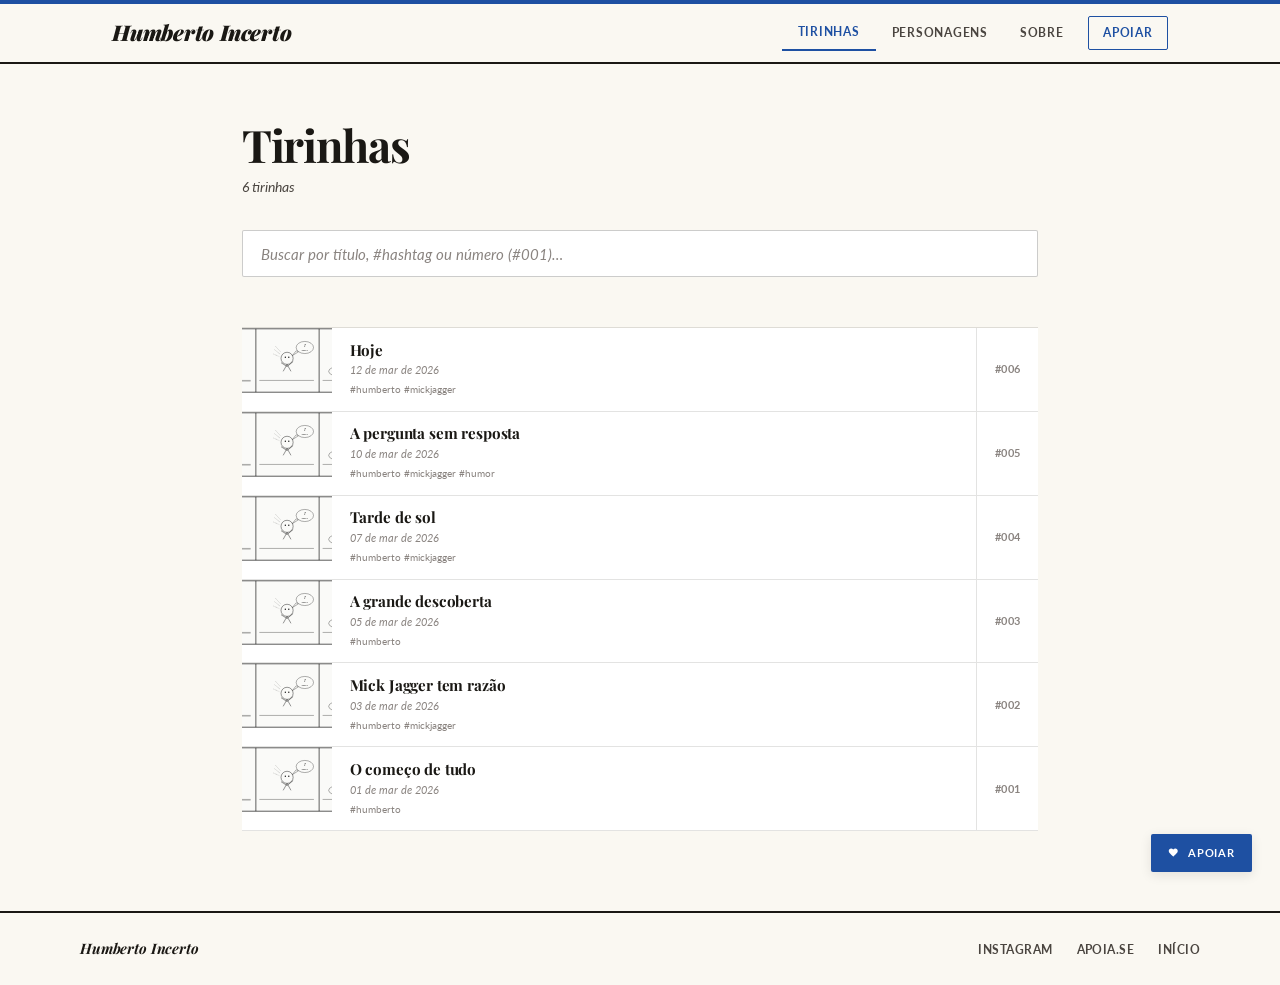
==== commit efc9bbd4: "Remove pena/nanquim references and add lightbox strip navigation https://claude.ai/code/session_01BF" ====
--- a/arquivo.html
+++ b/arquivo.html
@@ -24,11 +24,6 @@
         <a href="sobre.html" class="nav-link">Sobre</a>
         <a href="https://apoia.se/humbertoincerto" class="nav-link nav-apoiar" target="_blank" rel="noopener noreferrer">Apoiar</a>
       </nav>
-    </div>
-    <div class="header-dateline">
-      <span id="header-date"></span>
-      <span class="header-dateline-rule"></span>
-      <span>pena &amp; nanquim</span>
     </div>
   </header>
 
@@ -101,7 +96,6 @@
         <a href="https://apoia.se/humbertoincerto" class="footer-link" target="_blank" rel="noopener noreferrer">Apoia.se</a>
         <a href="index.html" class="footer-link">Início</a>
       </div>
-      <span class="footer-copy">pena &amp; nanquim</span>
     </div>
   </footer>
 
--- a/css/style.css
+++ b/css/style.css
@@ -62,6 +62,7 @@
   font-size: 16px;
   -webkit-font-smoothing: antialiased;
   -moz-osx-font-smoothing: grayscale;
+  scroll-behavior: smooth;
 }
 
 body {
@@ -198,7 +199,7 @@
    LAYOUT PRINCIPAL
    ───────────────────────────────────────────── */
 .main-content {
-  padding-top: 7rem; /* compensa header fixo + dateline */
+  padding-top: 5rem; /* compensa header fixo */
   min-height: 100vh;
 }
 
@@ -679,12 +680,55 @@
 /* Título da tirinha no lightbox */
 .lightbox-title {
   font-family: var(--font-serif);
-  font-size: 0.85rem;
-  font-weight: 700;
-  color: rgba(255, 255, 255, 0.6);
+  font-size: 1rem;
+  font-weight: 700;
+  color: rgba(255, 255, 255, 0.85);
   text-align: center;
-  margin-top: 0.5rem;
-  font-style: italic;
+  margin-top: 0.75rem;
+  font-style: italic;
+}
+
+/* Setas laterais — navegação entre tirinhas no lightbox */
+.lightbox-strip-prev,
+.lightbox-strip-next {
+  position: fixed;
+  top: 50%;
+  transform: translateY(-50%);
+  width: 48px;
+  height: 48px;
+  background: rgba(255, 255, 255, 0.08);
+  border: 1px solid rgba(255, 255, 255, 0.15);
+  border-radius: 50%;
+  color: rgba(255, 255, 255, 0.7);
+  font-size: 1.5rem;
+  line-height: 1;
+  display: flex;
+  align-items: center;
+  justify-content: center;
+  cursor: pointer;
+  z-index: 10001;
+  transition: background var(--transition-fast), color var(--transition-fast);
+  font-family: var(--font-sans);
+}
+
+.lightbox-strip-prev { left: 1rem; }
+.lightbox-strip-next { right: 1rem; }
+
+.lightbox-strip-prev:hover,
+.lightbox-strip-next:hover {
+  background: rgba(255, 255, 255, 0.18);
+  color: #ffffff;
+}
+
+.lightbox-strip-prev:disabled,
+.lightbox-strip-next:disabled {
+  opacity: 0.2;
+  pointer-events: none;
+}
+
+@media (max-width: 560px) {
+  .lightbox-strip-prev { left: 0.4rem; width: 40px; height: 40px; }
+  .lightbox-strip-next { right: 0.4rem; width: 40px; height: 40px; }
 }
 
 /* Caption discreta */
@@ -1480,7 +1524,7 @@
   }
 
   .main-content {
-    padding-top: 6.5rem;
+    padding-top: 4.5rem;
   }
 
   .home-page,
@@ -1535,7 +1579,7 @@
   }
 
   .main-content {
-    padding-top: 6rem;
+    padding-top: 4rem;
   }
 }
 
